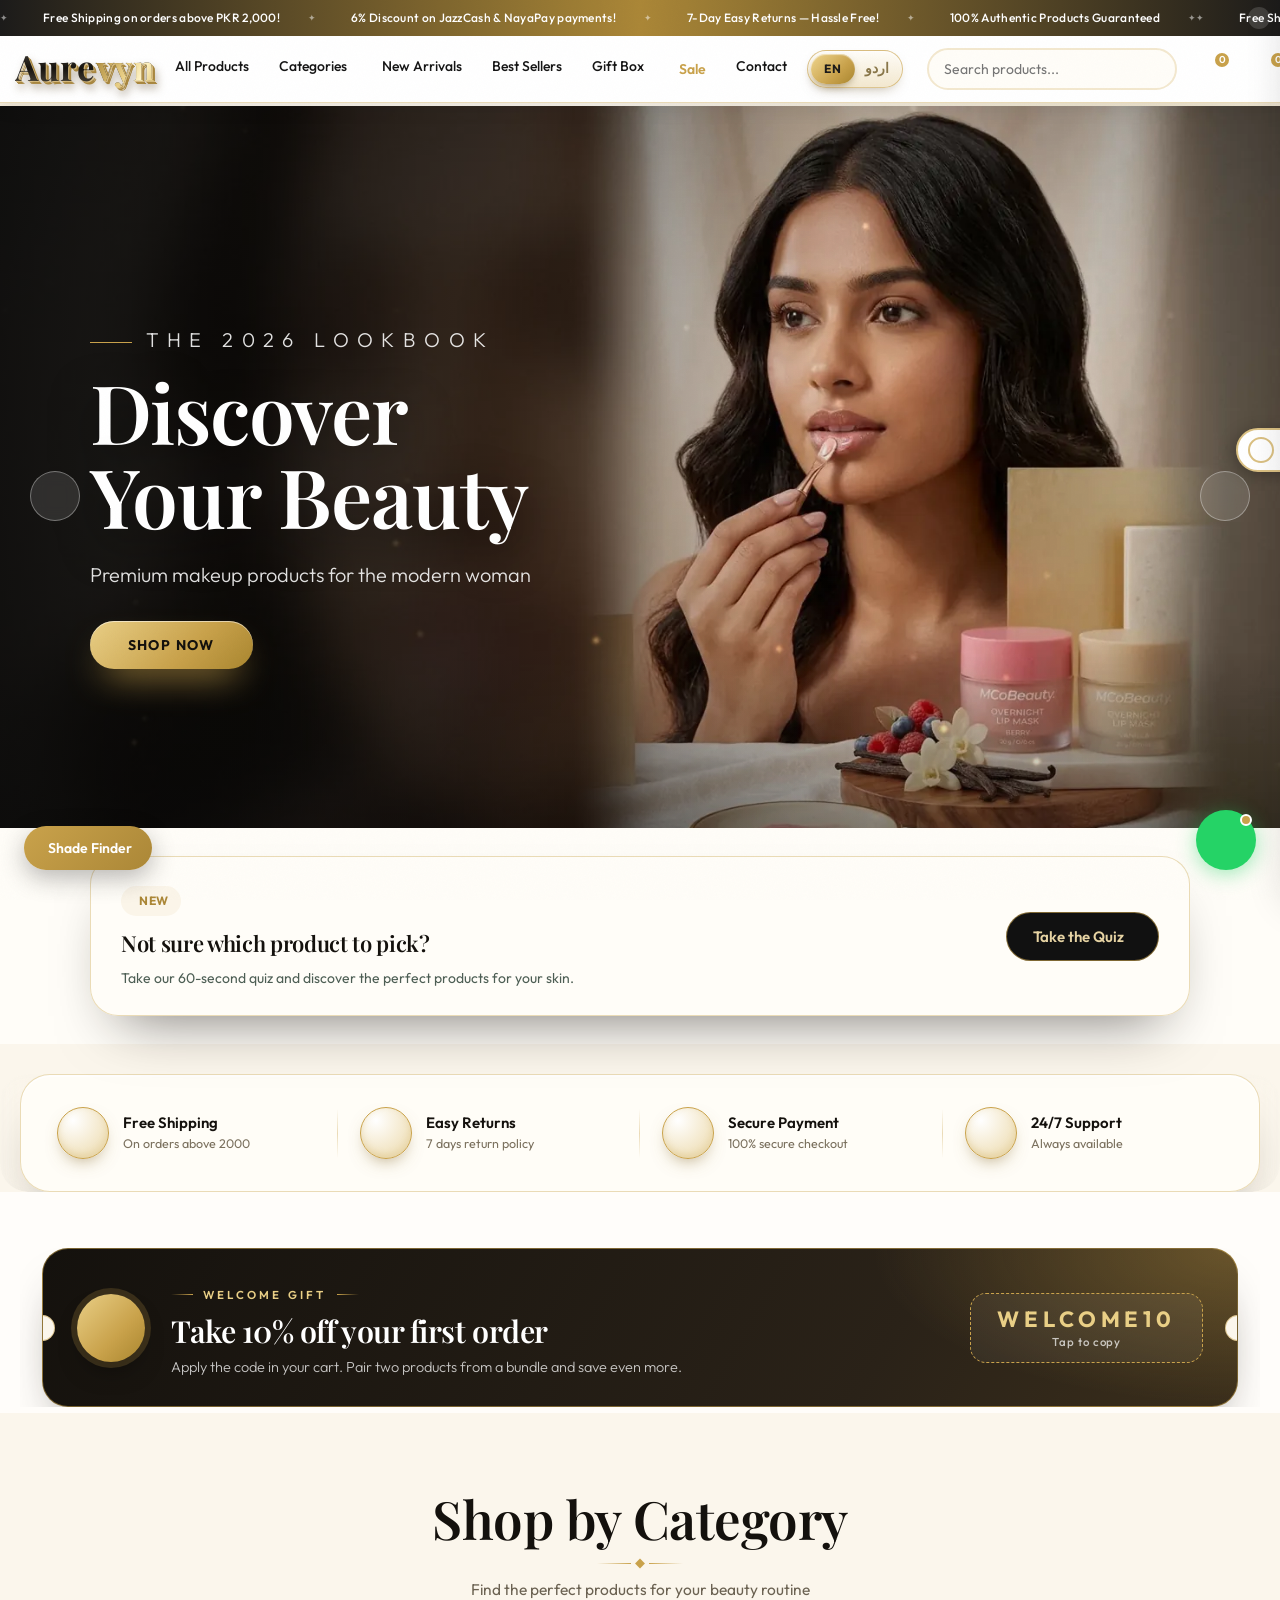
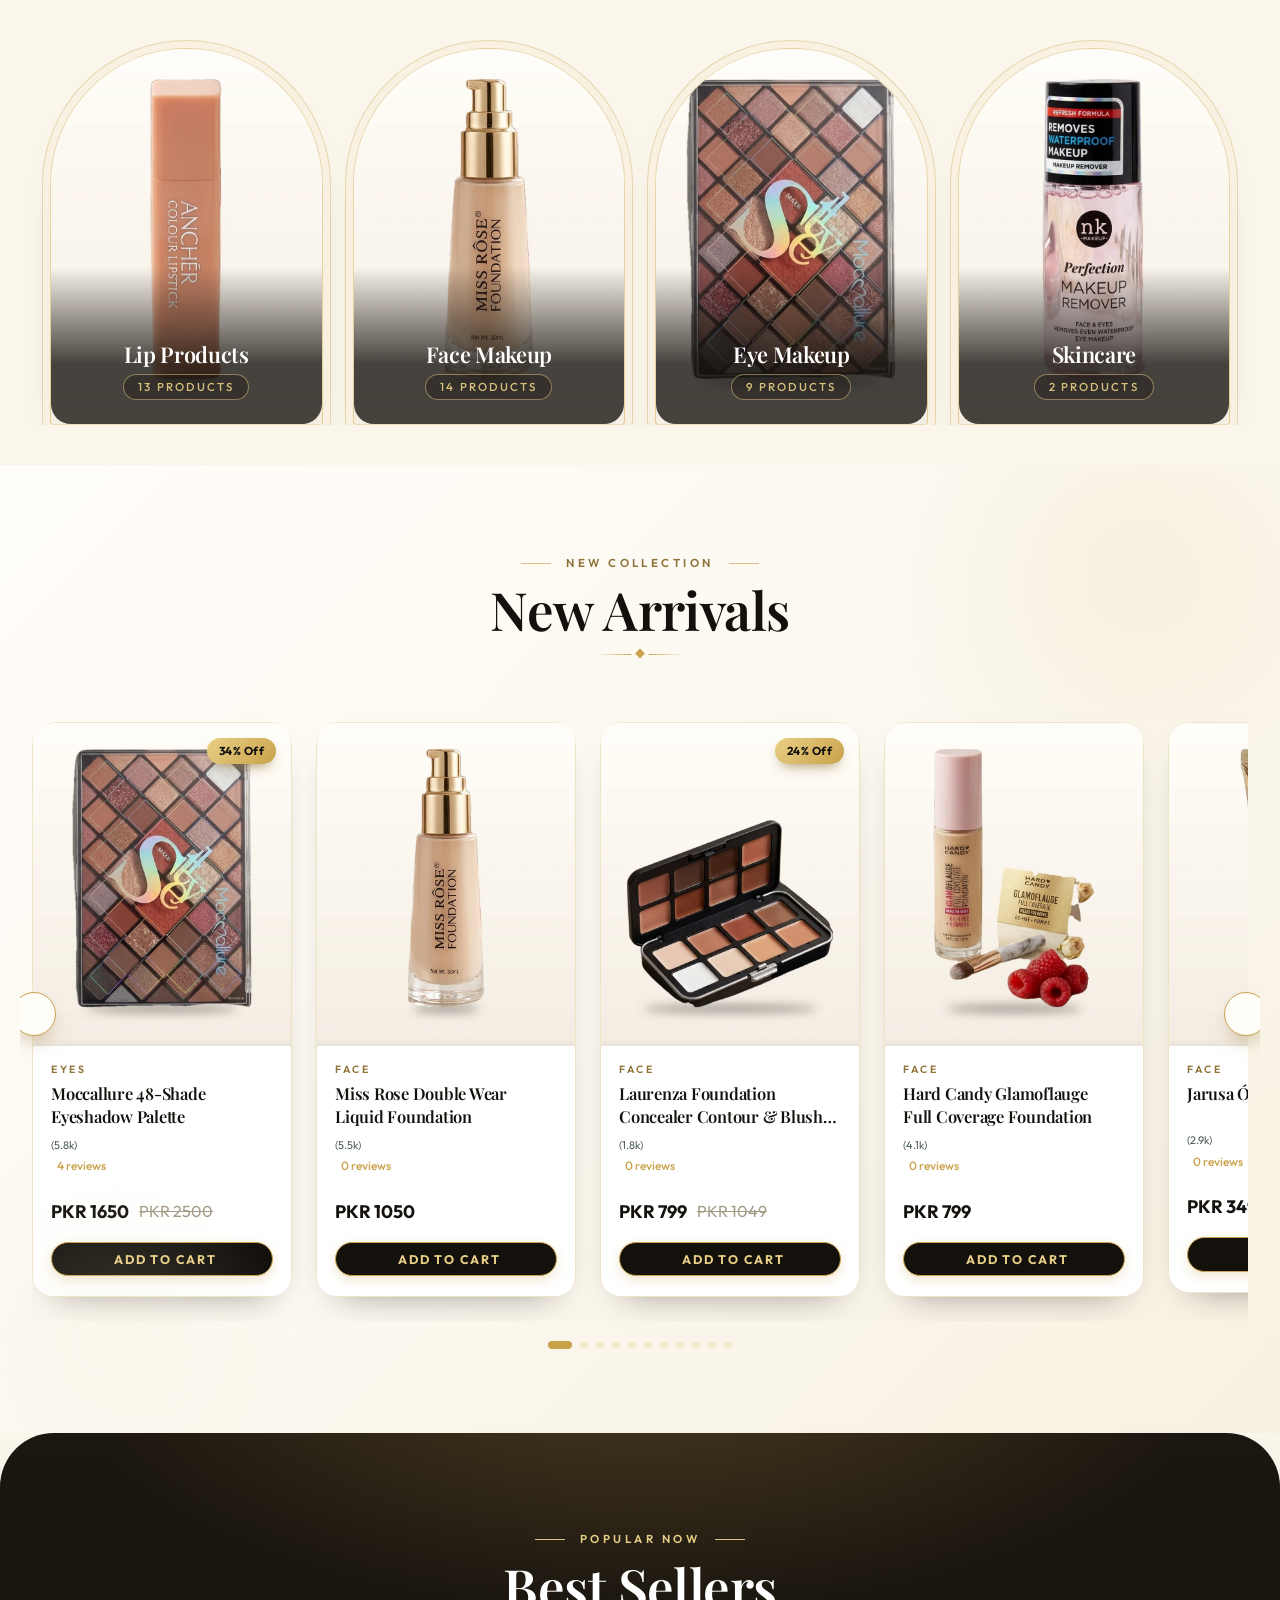
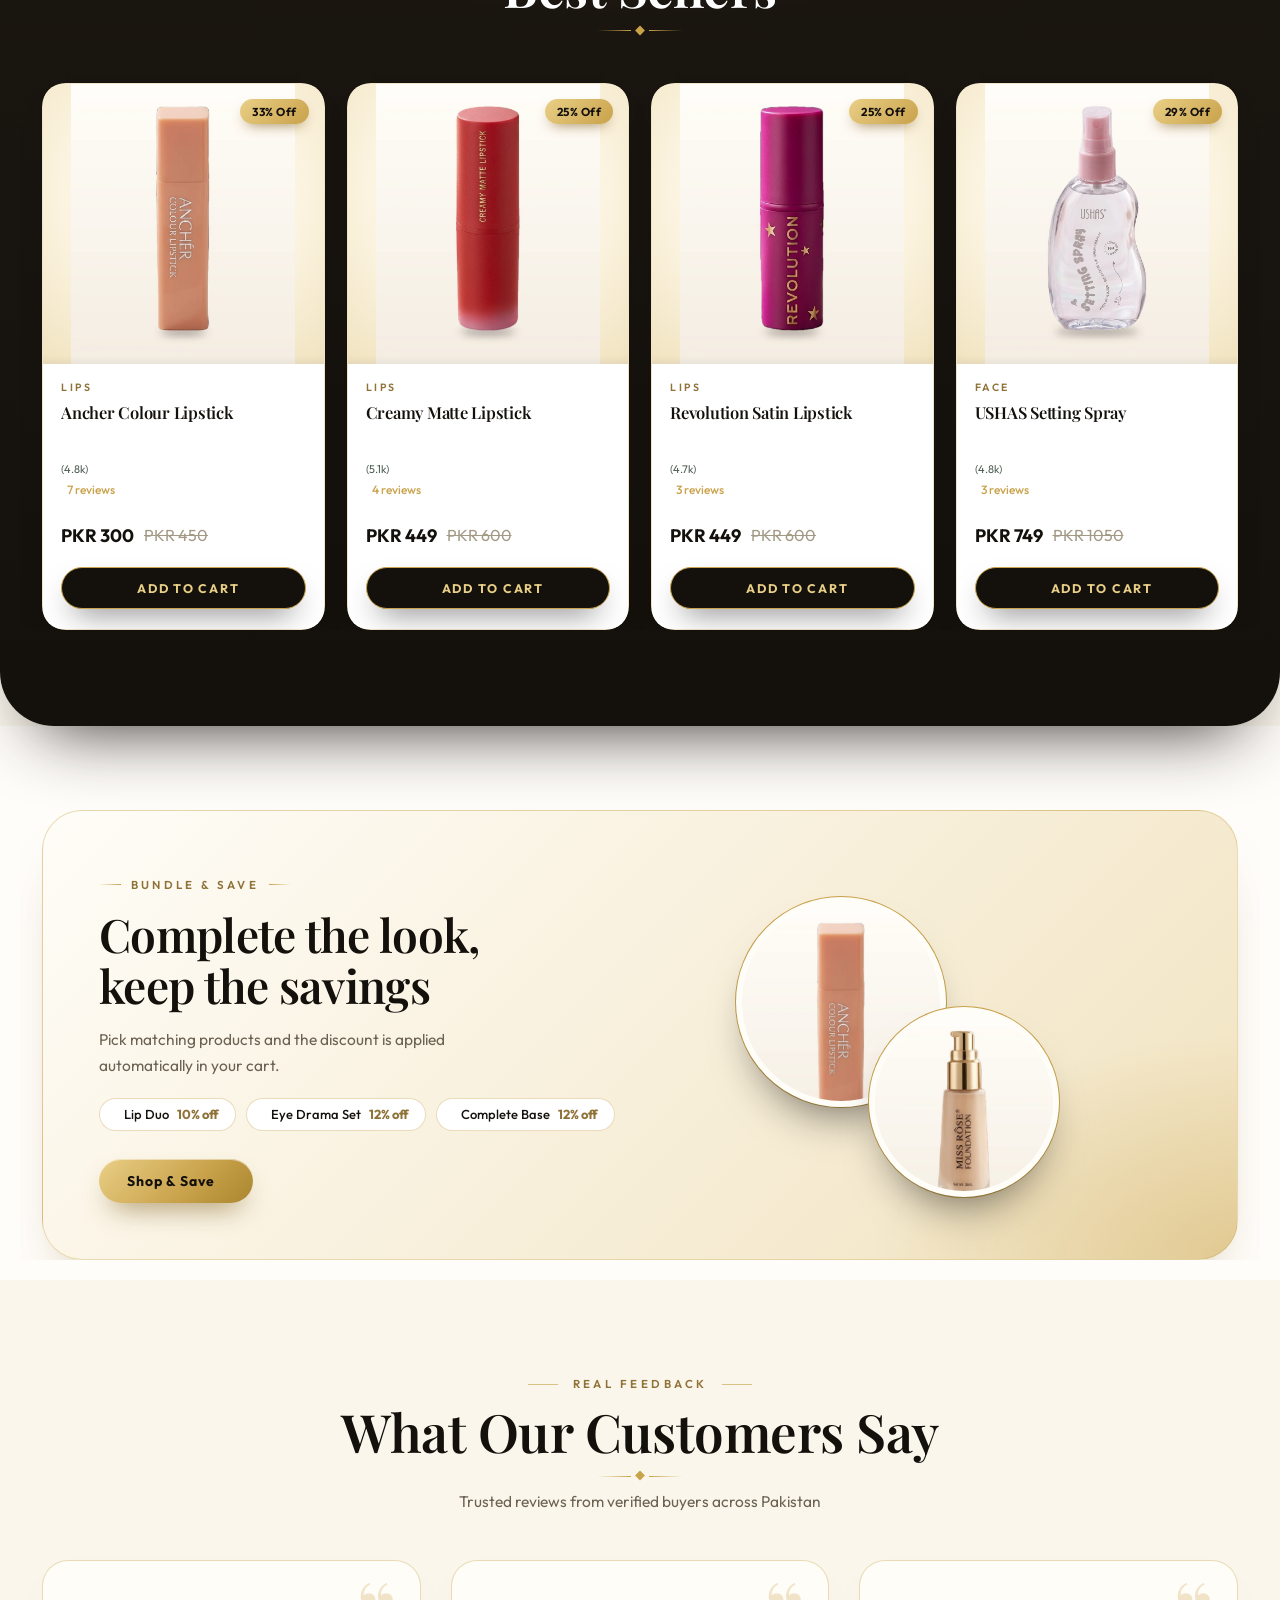
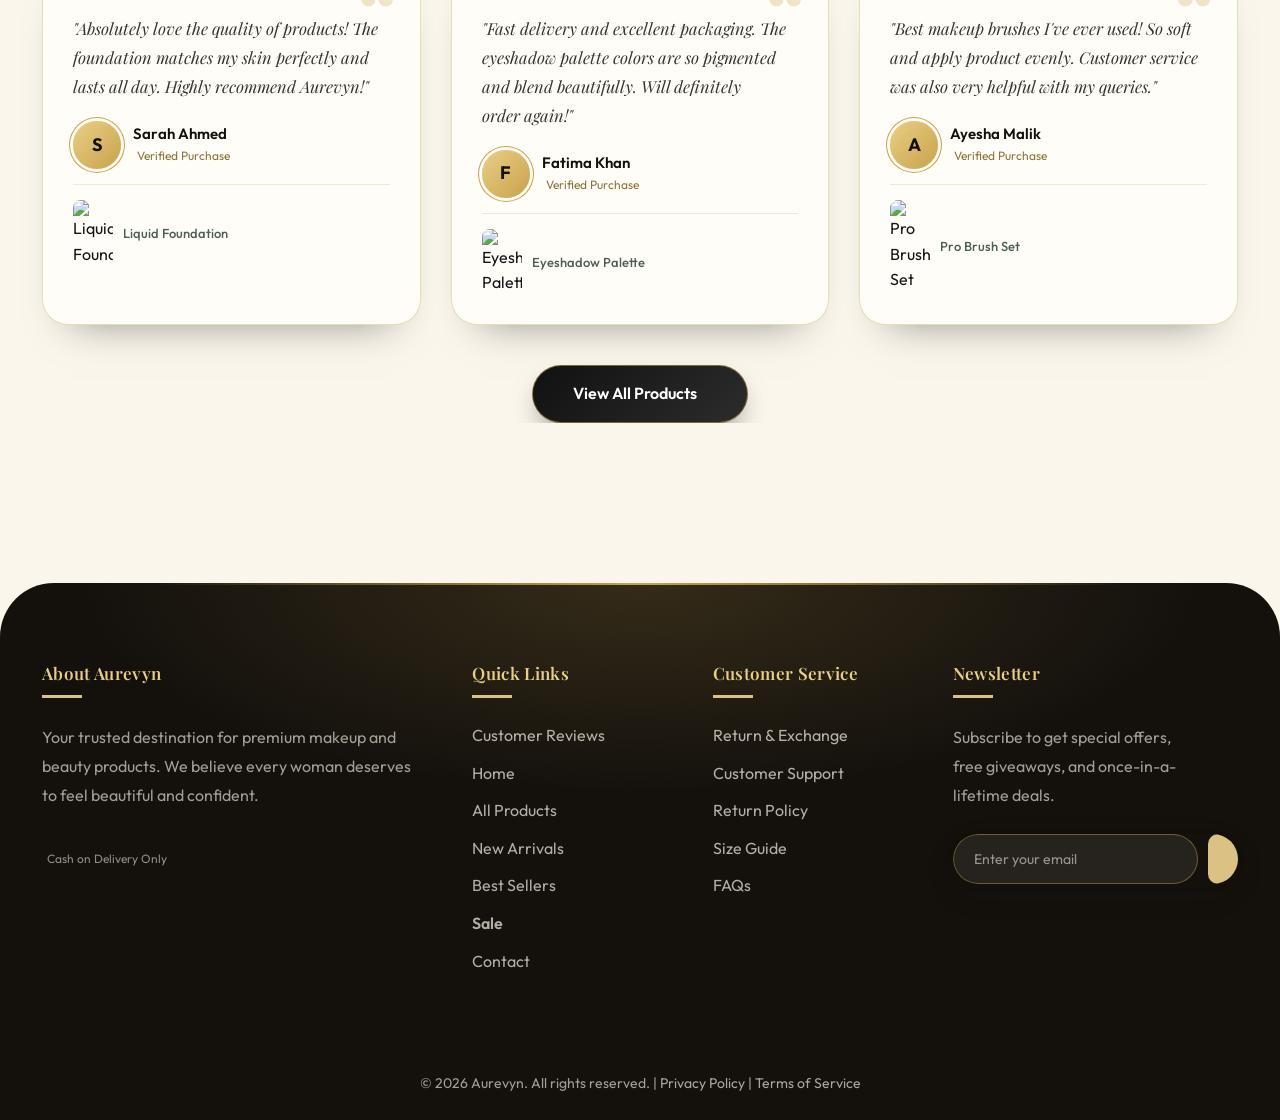
==== index.html @ 99f657a9 "Add files via upload" ====
<!doctype html>
<html lang="en">
  <head>
    <meta charset="UTF-8" />
    <meta name="google-site-verification" content="pmUEmffHI2fZgklvq7TjmwBnE6l2poOZ3oGwG7Vdnqo" />
    <meta
      name="viewport"
      content="width=device-width, initial-scale=1.0, maximum-scale=5.0, user-scalable=yes"
    />
    <meta
      name="description"
      content="Aurevyn – Pakistan's premium makeup and cosmetics store. Buy lipstick, foundation, eyeliner, skincare online. Free delivery, COD, JazzCash & NayaPay. 7-Day easy returns."
    />
    <meta name="keywords" content="makeup Pakistan, cosmetics online Pakistan, buy lipstick online, foundation Pakistan, eyeliner Pakistan, skincare Pakistan, beauty products Pakistan, COD makeup, Aurevyn, online cosmetics store Pakistan" />
    <meta name="robots" content="index, follow" />
    <meta name="author" content="Aurevyn" />
    <meta name="theme-color" content="#C9A24B" />


    <!-- ========================================== -->
    <!-- META PIXEL CODE - Facebook/Instagram Ads Tracking -->
    <!-- IMPORTANT: 'YOUR_PIXEL_ID' ki jagah apna asal Meta Pixel ID daalein -->
    <!-- Pixel ID milta hai: Meta Events Manager > Data Sources > Pixel -->
    <!-- Yeh ID is file ke DONO jagah (script + noscript img) mein change karna hai -->
    <!-- ========================================== -->
    <script>
      !function(f,b,e,v,n,t,s)
      {if(f.fbq)return;n=f.fbq=function(){n.callMethod?
      n.callMethod.apply(n,arguments):n.queue.push(arguments)};
      if(!f._fbq)f._fbq=n;n.push=n;n.loaded=!0;n.version='2.0';
      n.queue=[];t=b.createElement(e);t.async=!0;
      t.src=v;s=b.getElementsByTagName(e)[0];
      s.parentNode.insertBefore(t,s)}(window, document,'script',
      'https://connect.facebook.net/en_US/fbevents.js');
      fbq('init', 'YOUR_PIXEL_ID');
      fbq('track', 'PageView');
    </script>
    <noscript><img height="1" width="1" style="display:none"
      src="https://www.facebook.com/tr?id=YOUR_PIXEL_ID&ev=PageView&noscript=1"
    /></noscript>
    <!-- End Meta Pixel Code -->
    <title>Aurevyn | Buy Makeup & Cosmetics Online in Pakistan – Free Delivery</title>

    <!-- Open Graph -->
    <meta property="og:type" content="website" />
    <meta property="og:site_name" content="Aurevyn Cosmetics" />
    <meta
      property="og:title"
      content="Aurevyn | Buy Makeup & Cosmetics Online in Pakistan"
    />
    <meta
      property="og:description"
      content="Premium makeup & cosmetics delivered free across Pakistan. COD, JazzCash & NayaPay accepted. 7-Day easy returns. Shop now at Aurevyn!"
    />
    <meta
      property="og:image"
      content="https://aurevyn.makeup/img/og-image.jpg"
    />
    <meta property="og:image:width" content="1200" />
    <meta property="og:image:height" content="630" />
    <meta property="og:url" content="https://aurevyn.makeup" />
    <meta property="og:locale" content="en_PK" />

    <!-- Twitter Card -->
    <meta name="twitter:card" content="summary_large_image" />
    <meta name="twitter:title" content="Aurevyn | Buy Makeup & Cosmetics Online in Pakistan" />
    <meta name="twitter:description" content="Premium makeup & cosmetics. Free delivery all over Pakistan. COD, JazzCash & NayaPay accepted." />
    <meta name="twitter:image" content="https://aurevyn.makeup/img/og-image.jpg" />

    <link rel="canonical" href="https://aurevyn.makeup" />
    <link rel="sitemap" type="application/xml" href="/sitemap.xml" />
    <link rel="icon" type="image/x-icon" href="/favicon.ico?v=2" />
    <link rel="icon" type="image/png" sizes="32x32" href="/favicon-32x32.png?v=2" />
    <link rel="icon" type="image/png" sizes="16x16" href="/favicon-16x16.png?v=2" />
    <link rel="apple-touch-icon" sizes="180x180" href="/apple-touch-icon.png?v=2" />

    <!-- Currently loading 2 Google Fonts - optimize: -->
    <link rel="preconnect" href="https://fonts.googleapis.com" />
    <link rel="preconnect" href="https://fonts.gstatic.com" crossorigin />
    <link
      href="https://fonts.googleapis.com/css2?family=Playfair+Display:wght@400;600;700&family=Poppins:wght@300;400;500;600&display=swap"
      rel="stylesheet"
    />

    <!-- DNS prefetch for external image hosts -->
    <link rel="dns-prefetch" href="https://images.unsplash.com" />
    <!-- Preload first hero slide image (above-the-fold, highest priority) -->
    <link rel="preload" as="image" href="https://images.unsplash.com/photo-1487412912498-0447578fcca8?w=1920" fetchpriority="high" />
    <link rel="preload" as="image" href="https://images.unsplash.com/photo-1596462502278-27bfdc403348?w=1920" />
    <link rel="preload" as="image" href="https://images.unsplash.com/photo-1612817288484-6f916006741a?w=1920" />

    <!-- Font Awesome: only 3 families used (fas/far/fab) - much smaller than all.min.css -->
    <link rel="stylesheet" href="https://cdnjs.cloudflare.com/ajax/libs/font-awesome/6.4.0/css/fontawesome.min.css" />
    <link rel="stylesheet" href="https://cdnjs.cloudflare.com/ajax/libs/font-awesome/6.4.0/css/solid.min.css" />
    <link rel="stylesheet" href="https://cdnjs.cloudflare.com/ajax/libs/font-awesome/6.4.0/css/regular.min.css" />
    <link rel="stylesheet" href="https://cdnjs.cloudflare.com/ajax/libs/font-awesome/6.4.0/css/brands.min.css" />
    <!-- AOS: load non-blocking (not render-critical) -->
    <link rel="stylesheet" href="https://unpkg.com/aos@2.3.1/dist/aos.css" media="print" onload="this.media='all'" />
    <noscript><link rel="stylesheet" href="https://unpkg.com/aos@2.3.1/dist/aos.css" /></noscript>

    <link rel="stylesheet" href="style.css?v=7" />
    <link rel="stylesheet" href="modern.css?v=3" />
    <link rel="stylesheet" href="home-luxe.css?v=2" />
    

    <!-- SHADE SELECTOR STYLES - Must be last to override all -->
    <style id="shade-override-styles">
        /* Force product card to not clip swatches */
        .product-card {
            overflow: visible !important;
            border-radius: 20px !important;
        }
        .product-image {
            overflow: hidden !important;
            border-radius: 20px 20px 0 0 !important;
        }
        .product-info {
            overflow: visible !important;
        }
        .products-grid .product-card,
        .products-carousel .product-card,
        #new-arrivals-grid .product-card,
        #best-sellers-grid .product-card,
        #all-products-grid .product-card,
        #sale-products-grid .product-card {
            overflow: visible !important;
        }

        /* SHADE SELECTOR */
        .shade-selector {
            margin: 8px 0 10px !important;
            display: block !important;
            visibility: visible !important;
            opacity: 1 !important;
        }
        .shade-label {
            font-size: 12px !important;
            color: #332C1C !important;
            margin-bottom: 7px !important;
            font-family: 'Poppins', sans-serif !important;
            font-weight: 500 !important;
            display: flex !important;
            align-items: center !important;
            gap: 4px !important;
            visibility: visible !important;
        }
        .shade-label .selected-shade-name {
            color: #826421 !important;
            font-weight: 700 !important;
        }
        .shade-swatches {
            display: flex !important;
            flex-wrap: wrap !important;
            gap: 7px !important;
            align-items: center !important;
            visibility: visible !important;
        }
        .shade-swatch {
            width: 24px !important;
            height: 24px !important;
            border-radius: 50% !important;
            border: 2px solid transparent !important;
            cursor: pointer !important;
            transition: transform 0.18s ease, border-color 0.18s ease, box-shadow 0.18s ease !important;
            padding: 0 !important;
            outline: none !important;
            box-shadow: 0 1px 4px rgba(0,0,0,0.25) !important;
            position: relative !important;
            flex-shrink: 0 !important;
            display: inline-block !important;
            visibility: visible !important;
            opacity: 1 !important;
        }
        .shade-swatch:hover {
            transform: scale(1.25) !important;
            box-shadow: 0 3px 10px rgba(0,0,0,0.35) !important;
        }
        .shade-swatch.active {
            border: 2.5px solid #826421 !important;
            box-shadow: 0 0 0 3px rgba(53, 45, 28, 0.25), 0 2px 8px rgba(0,0,0,0.22) !important;
            transform: scale(1.15) !important;
        }
        .shade-swatch.active::after {
            content: '' !important;
            position: absolute !important;
            inset: 3px !important;
            border-radius: 50% !important;
            border: 1.5px solid rgba(255,255,255,0.8) !important;
            pointer-events: none !important;
        }

        /* Quick View */
        .qv-shade-selector { margin: 14px 0 18px !important; }
        .qv-shade-selector .shade-swatch { width: 32px !important; height: 32px !important; }
        .qv-shade-selector .shade-label { font-size: 14px !important; margin-bottom: 10px !important; }

        /* Cart shade dot */
        .cart-item-shade {
            display: flex !important;
            align-items: center !important;
            gap: 5px !important;
            font-size: 11px !important;
            color: #332C1C !important;
            font-weight: 500 !important;
            margin: 2px 0 4px !important;
        }
        .cart-shade-dot {
            display: inline-block !important;
            width: 12px !important;
            height: 12px !important;
            border-radius: 50% !important;
            border: 1.5px solid rgba(0,0,0,0.15) !important;
            flex-shrink: 0 !important;
        }
        .sidebar-item-shade {
            font-size: 11px !important;
            color: #332C1C !important;
            display: flex !important;
            align-items: center !important;
            gap: 4px !important;
            margin-top: 2px !important;
        }
        @media (max-width: 768px) {
            .shade-swatch { width: 26px !important; height: 26px !important; }
        }
    </style>

</head>
  <body class="light-mode home-luxe">
<!-- Intro splash (WebGL gold galaxy + 3D logo + welcome) -->
<div id="m-splash" role="dialog" aria-label="Welcome to Aurevyn">
  <div class="sp-door l"></div><div class="sp-door r"></div><div class="sp-beam"></div>
  <canvas class="sp-gl"></canvas>
  <div class="sp-sparks"><i style="--x:60%;--y:76%;--d:5.1s;--s:6px;--o:1.1s"></i><i style="--x:78%;--y:29%;--d:3.1s;--s:6px;--o:1.6s"></i><i style="--x:26%;--y:17%;--d:3.8s;--s:4px;--o:0.2s"></i><i style="--x:91%;--y:86%;--d:2.6s;--s:6px;--o:2.4s"></i><i style="--x:86%;--y:83%;--d:4.5s;--s:3px;--o:2.1s"></i><i style="--x:11%;--y:12%;--d:2.6s;--s:4px;--o:1.5s"></i><i style="--x:62%;--y:46%;--d:3.8s;--s:4px;--o:1.3s"></i><i style="--x:84%;--y:42%;--d:4.0s;--s:3px;--o:1.1s"></i><i style="--x:38%;--y:57%;--d:5.5s;--s:3px;--o:1.8s"></i><i style="--x:43%;--y:34%;--d:4.0s;--s:3px;--o:0.2s"></i><i style="--x:16%;--y:56%;--d:2.8s;--s:5px;--o:1.0s"></i><i style="--x:5%;--y:92%;--d:2.5s;--s:4px;--o:2.3s"></i><i style="--x:9%;--y:65%;--d:3.6s;--s:6px;--o:1.0s"></i><i style="--x:75%;--y:85%;--d:3.1s;--s:5px;--o:0.8s"></i><i style="--x:42%;--y:47%;--d:2.5s;--s:6px;--o:1.9s"></i><i style="--x:18%;--y:22%;--d:3.2s;--s:3px;--o:0.0s"></i><i style="--x:62%;--y:67%;--d:3.0s;--s:4px;--o:1.1s"></i><i style="--x:27%;--y:21%;--d:3.8s;--s:6px;--o:0.3s"></i></div>
  <div class="sp-content">
    <div class="sp-stage"><i class="sp-ring"></i><i class="sp-ring r2"></i>
      <h1 class="sp-title" aria-label="Aurevyn"><span style="--i:0" data-c="A">A</span><span style="--i:1" data-c="U">U</span><span style="--i:2" data-c="R">R</span><span style="--i:3" data-c="E">E</span><span style="--i:4" data-c="V">V</span><span style="--i:5" data-c="Y">Y</span><span style="--i:6" data-c="N">N</span></h1></div>
    <div class="sp-line"></div>
    <p class="sp-eyebrow">Luxury Beauty</p>
    <p class="sp-desc sp-en"><span class="w" style="--k:0">Welcome</span> <span class="w" style="--k:1">to</span> <span class="w" style="--k:2">Aurevyn</span> <span class="w" style="--k:3">&mdash;</span> <span class="w" style="--k:4">where</span> <span class="w" style="--k:5">elegance</span> <span class="w" style="--k:6">meets</span> <span class="w" style="--k:7">beauty.</span> <span class="w" style="--k:8">Discover</span> <span class="w" style="--k:9">premium</span> <span class="w" style="--k:10">makeup</span> <span class="w" style="--k:11">&amp;</span> <span class="w" style="--k:12">skincare,</span> <span class="w" style="--k:13">delivered</span> <span class="w" style="--k:14">to</span> <span class="w" style="--k:15">your</span> <span class="w" style="--k:16">door.</span></p>
    <p class="sp-desc sp-ur" dir="rtl"><span class="w" style="--k:0">آوریوِن</span> <span class="w" style="--k:1">میں</span> <span class="w" style="--k:2">خوش</span> <span class="w" style="--k:3">آمدید</span> <span class="w" style="--k:4">&mdash;</span> <span class="w" style="--k:5">جہاں</span> <span class="w" style="--k:6">نفاست</span> <span class="w" style="--k:7">اور</span> <span class="w" style="--k:8">خوبصورتی</span> <span class="w" style="--k:9">ملتی</span> <span class="w" style="--k:10">ہے۔</span> <span class="w" style="--k:11">پریمیم</span> <span class="w" style="--k:12">میک</span> <span class="w" style="--k:13">اپ</span> <span class="w" style="--k:14">اور</span> <span class="w" style="--k:15">اسکن</span> <span class="w" style="--k:16">کیئر،</span> <span class="w" style="--k:17">آپ</span> <span class="w" style="--k:18">کے</span> <span class="w" style="--k:19">دروازے</span> <span class="w" style="--k:20">تک۔</span></p>
  </div>
  <div class="sp-count"><span id="sp-n">0</span><em>%</em></div>
  <button class="sp-skip" type="button">Skip &rsaquo;</button>
  <div class="sp-bar"><b></b></div>
</div>
<script>(function(){var d=document.getElementById('m-splash');if(!d)return;var seen=false,rm=matchMedia('(prefers-reduced-motion: reduce)').matches;
try{seen=sessionStorage.getItem('aurevynSplash')}catch(e){}
if(seen||rm){d.remove();return}
var mob=innerWidth<700||matchMedia('(pointer:coarse)').matches;if(mob)d.classList.add('sp-mob');var de=document.documentElement,DUR=5400;de.classList.add('m-splash-on','m-splash-busy');
try{if(localStorage.getItem('aurevynLanguage')==='ur')d.classList.add('ur')}catch(e){}
var done=false,raf=0;function close(){if(done)return;done=true;try{sessionStorage.setItem('aurevynSplash','1')}catch(e){}d.classList.add('out');de.classList.remove('m-splash-busy');setTimeout(function(){cancelAnimationFrame(raf);d.remove();de.classList.remove('m-splash-on')},1800)}
d.querySelector('.sp-skip').addEventListener('click',close);setTimeout(close,DUR);
var t=d.querySelector('.sp-title'),mx=0,my=0;d.addEventListener('pointermove',function(e){mx=e.clientX/innerWidth-.5;my=e.clientY/innerHeight-.5;t.style.setProperty('--ry',(mx*34)+'deg');t.style.setProperty('--rx',(-my*22)+'deg')});
var n=document.getElementById('sp-n'),t0=performance.now();(function c(){var p=Math.min(1,(performance.now()-t0)/(DUR-300));n.textContent=Math.round(100*(1-Math.pow(1-p,2.2)));if(p<1&&!done)requestAnimationFrame(c);else n.textContent=100})();
// WebGL gold galaxy (three.js loaded on demand, shared with the hero scene)
window.__threeP=window.__threeP||new Promise(function(res,rej){var s=document.createElement('script');s.src='three.min.js?v=128';s.onload=function(){res(window.THREE)};s.onerror=rej;document.head.appendChild(s)});
window.__threeP.then(function(T){if(done)return;var cv=d.querySelector('.sp-gl'),r=new T.WebGLRenderer({canvas:cv,alpha:true,antialias:true});r.setPixelRatio(Math.min(devicePixelRatio,mob?1:1.75));
var sc=new T.Scene(),cam=new T.PerspectiveCamera(55,1,.1,100);cam.position.set(0,2.4,9);cam.lookAt(0,0,0);
var N=mob?650:2400,cur=new Float32Array(N*3),st=new Float32Array(N*3),tg=new Float32Array(N*3),i,a,rr,y,k,u,v;
for(i=0;i<N;i++){a=Math.random()*6.2832;rr=(mob?4.4:2.5)+Math.pow(Math.random(),.65)*(mob?6.5:6);y=(Math.random()-.5)*(.5+rr*.09);tg[i*3]=Math.cos(a)*rr;tg[i*3+1]=y;tg[i*3+2]=Math.sin(a)*rr;
u=Math.random()*6.2832;v=Math.acos(2*Math.random()-1);k=16+Math.random()*22;st[i*3]=k*Math.sin(v)*Math.cos(u);st[i*3+1]=k*Math.cos(v);st[i*3+2]=k*Math.sin(v)*Math.sin(u)}
var g=new T.BufferGeometry();g.setAttribute('position',new T.BufferAttribute(cur,3));
var c2=document.createElement('canvas');c2.width=c2.height=64;var x=c2.getContext('2d'),gr=x.createRadialGradient(32,32,0,32,32,32);gr.addColorStop(0,'#fff');gr.addColorStop(.3,'rgba(255,225,150,.9)');gr.addColorStop(1,'rgba(255,225,150,0)');x.fillStyle=gr;x.fillRect(0,0,64,64);
var pts=new T.Points(g,new T.PointsMaterial({map:new T.CanvasTexture(c2),color:0xE6C979,size:mob?.26:.17,transparent:true,opacity:mob?.75:.95,blending:T.AdditiveBlending,depthWrite:false}));
var grp=new T.Group();grp.add(pts);grp.rotation.x=.38;sc.add(grp);
function fit(){var w=innerWidth,h=innerHeight;r.setSize(w,h,false);cam.aspect=w/h;cam.updateProjectionMatrix();grp.scale.setScalar(mob?.6:Math.max(.5,Math.min(1,w/h/1.5)))}fit();addEventListener('resize',fit);
var T0=performance.now();(function loop(){if(!d.isConnected)return;raf=requestAnimationFrame(loop);var s=(performance.now()-T0)/1000,e=Math.min(1,s/3.4);e=1-Math.pow(1-e,3);
if(e<1||s<3.6){for(var j=0;j<N*3;j++)cur[j]=st[j]+(tg[j]-st[j])*e;g.attributes.position.needsUpdate=true}
grp.rotation.y=s*.16+mx*.5;grp.rotation.x=.38-my*.25;cam.position.y=2.4+Math.sin(s*.5)*.3;cam.lookAt(0,0,0);r.render(sc,cam)})();
}).catch(function(){});
})();</script>

    <!-- Preloader -->
    <div class="preloader" id="preloader">
      <div class="loader">
        <div class="circle"></div>
        <div class="circle"></div>
        <div class="circle"></div>
      </div>
      <p class="loading-text">Loading Aurevyn...</p>
    </div>

    <!-- Announcement Bar -->
    <!-- Header with announcement bar inside so they stack as one fixed unit -->
    <header class="main-header" id="header">

      <!-- Announcement Bar -->
      <div class="announcement-bar" id="announcement-bar">
        <div class="announcement-track">
          <span class="announcement-sep">✦</span>
          <span class="announcement-item"><i class="fas fa-truck"></i> Free Shipping on orders above PKR 2,000!</span>
          <span class="announcement-sep">✦</span>
          <span class="announcement-item"><i class="fas fa-percentage"></i> 6% Discount on JazzCash &amp; NayaPay payments!</span>
          <span class="announcement-sep">✦</span>
          <span class="announcement-item"><i class="fas fa-undo"></i> 7-Day Easy Returns — Hassle Free!</span>
          <span class="announcement-sep">✦</span>
          <span class="announcement-item"><i class="fas fa-shield-alt"></i> 100% Authentic Products Guaranteed</span>
          <span class="announcement-sep">✦</span>
          <span class="announcement-sep">✦</span>
          <span class="announcement-item"><i class="fas fa-truck"></i> Free Shipping on orders above PKR 2,000!</span>
          <span class="announcement-sep">✦</span>
          <span class="announcement-item"><i class="fas fa-percentage"></i> 6% Discount on JazzCash &amp; NayaPay payments!</span>
          <span class="announcement-sep">✦</span>
          <span class="announcement-item"><i class="fas fa-undo"></i> 7-Day Easy Returns — Hassle Free!</span>
          <span class="announcement-sep">✦</span>
          <span class="announcement-item"><i class="fas fa-shield-alt"></i> 100% Authentic Products Guaranteed</span>
          <span class="announcement-sep">✦</span>
        </div>
        <button class="announcement-close" onclick="closeAnnouncementBar()" title="Close">
          <i class="fas fa-times"></i>
        </button>
      </div>
      <div class="container">
        <div class="header-wrapper">
          <div class="logo">
            <a href="/" onclick="clearViewState();" aria-label="Aurevyn – Buy Makeup & Cosmetics Online in Pakistan">
              <h1>Aure<span>vyn</span></h1>
            </a>
          </div>

          <nav class="main-nav">
            <ul class="nav-menu">
              <li><a href="shop.html" data-translate="all_products" onclick="clearViewState()">All Products</a></li>
              <li class="has-dropdown" id="categories-dropdown">
                <a href="#" onclick="toggleCategoriesDropdown(event)"
                  >Categories <i class="fas fa-chevron-down" id="categories-chevron"></i
                ></a>
                <ul class="dropdown" id="categories-menu">
                  <li>
                    <a href="#" onclick="event.preventDefault(); filterCategory('face')"
                      ><i class="fas fa-face-smile"></i> Face Makeup</a
                    >
                  </li>
                  <li>
                    <a href="#" onclick="event.preventDefault(); filterCategory('eyes')"
                      ><i class="fas fa-eye"></i> Eye Makeup</a
                    >
                  </li>
                  <li>
                    <a href="#" onclick="event.preventDefault(); filterCategory('lips')"
                      ><i class="fas fa-face-kiss"></i> Lip Products</a
                    >
                  </li>
                  <li>
                    <a href="#" onclick="event.preventDefault(); filterCategory('skincare')"
                      ><i class="fas fa-spa"></i> Skincare</a
                    >
                  </li>
                  <li>
                    <a href="#" onclick="event.preventDefault(); filterCategory('tools')"
                      ><i class="fas fa-brush"></i> Tools & Brushes</a
                    >
                  </li>
                </ul>
              </li>
              <li><a href="#new-arrivals" data-translate="new_arrivals">New Arrivals</a></li>
              <li><a href="#best-sellers" data-translate="best_sellers">Best Sellers</a></li>
              <li>
                <a
                  href="#"
                  onclick="
                    openGiftBoxModal();
                    return false;
                  "
                  >Gift Box</a
                >
              </li>
              <li>
                <a
                  href="#"
                  onclick="
                    showSaleProducts();
                    return false;
                  "
                  class="sale-nav-link"
                  ><i class="fas fa-tags"></i> Sale</a
                >
              </li>
              <li><a href="contact.html" data-translate="contact">Contact</a></li>
            </ul>
          </nav>

          <div class="header-actions">
            <div class="lang-switcher" onclick="toggleLanguage()" style="margin-right: 8px;">
              <i class="fas fa-globe"></i>
              <span id="lang-label">EN</span>
            </div>
            <!-- Desktop Search -->
            <div class="search-box desktop-search">
              <input
                type="text"
                id="global-search-desktop"
                placeholder="Search products..."
                oninput="globalSearch(this.value)"
                onkeypress="if(event.key==='Enter'){submitGlobalSearch(this.value);}"
              />
              <button type="button" class="clear-search-btn" id="clear-search-desktop" onclick="clearSearch()" title="Clear search">
                <i class="fas fa-times"></i>
              </button>
              <button onclick="submitGlobalSearch(document.getElementById('global-search-desktop').value)"><i class="fas fa-search"></i></button>
            </div>

            <!-- Mobile Search Icon -->
            <div class="search-icon-mobile" onclick="toggleMobileSearch()">
              <i class="fas fa-search"></i>
            </div>

            <!-- Mobile Search Dropdown -->
            <div class="search-box mobile-search-dropdown" id="mobile-search-box">
              <input
                type="text"
                id="global-search-mobile"
                placeholder="Search products..."
                oninput="globalSearch(this.value)"
                onkeypress="if(event.key==='Enter'){submitGlobalSearch(this.value);}"
              />
              <button type="button" class="clear-search-btn" id="clear-search-mobile" onclick="clearSearch()" title="Clear search">
                <i class="fas fa-times"></i>
              </button>
              <button onclick="submitGlobalSearch(document.getElementById('global-search-mobile').value)"><i class="fas fa-search"></i></button>
            </div>
            <div class="action-icon" onclick="toggleWishlist()">
              <i class="far fa-heart"></i>
              <span class="badge" id="wishlist-count">0</span>
            </div>
            <div class="action-icon" onclick="toggleCart()">
              <i class="fas fa-shopping-bag"></i>
              <span class="badge" id="cart-count">0</span>
            </div>
          </div>

          <div class="mobile-menu-toggle" onclick="toggleMobileMenu()" style="cursor:pointer;position:relative;z-index:1006;">
            <i class="fas fa-bars"></i>
          </div>
        </div>
      </div>
    </header>

    <!-- Mobile Menu -->
    <div class="mobile-menu" id="mobile-menu">
      <div class="close-mobile" onclick="closeMobileMenu()">
        <i class="fas fa-times"></i>
      </div>
      <ul>
        <li><a href="#home" onclick="closeMobileMenu();clearViewState();window.scrollTo({top:0,behavior:'smooth'});return true;">Home</a></li>
        <li><a href="shop.html" onclick="closeMobileMenu(); clearViewState();" data-translate="all_products">All Products</a></li>
        <li class="mobile-has-dropdown">
          <a href="#" onclick="event.preventDefault(); toggleMobileCategoriesMenu();"
            >Categories <i class="fas fa-chevron-down" id="mobile-categories-chevron"></i
          ></a>
          <ul class="mobile-submenu" id="mobile-categories-menu">
            <li>
              <a href="#" onclick="event.preventDefault(); filterCategory('face'); closeMobileMenu();"
                ><i class="fas fa-face-smile"></i> Face Makeup</a
              >
            </li>
            <li>
              <a href="#" onclick="event.preventDefault(); filterCategory('eyes'); closeMobileMenu();"
                ><i class="fas fa-eye"></i> Eye Makeup</a
              >
            </li>
            <li>
              <a href="#" onclick="event.preventDefault(); filterCategory('lips'); closeMobileMenu();"
                ><i class="fas fa-face-kiss"></i> Lip Products</a
              >
            </li>
            <li>
              <a href="#" onclick="event.preventDefault(); filterCategory('skincare'); closeMobileMenu();"
                ><i class="fas fa-spa"></i> Skincare</a
              >
            </li>
            <li>
              <a href="#" onclick="event.preventDefault(); filterCategory('tools'); closeMobileMenu();"
                ><i class="fas fa-brush"></i> Tools & Brushes</a
              >
            </li>
          </ul>
        </li>
        <li>
          <a href="#new-arrivals" onclick="closeMobileMenu()">New Arrivals</a>
        </li>
        <li>
          <a href="#best-sellers" onclick="closeMobileMenu()">Best Sellers</a>
        </li>
        <li>
          <a
            href="#"
            onclick="
              closeMobileMenu();
              openGiftBoxModal();
              return false;
            "
            >Gift Box</a
          >
        </li>
        <li>
          <a
            href="#"
            onclick="
              closeMobileMenu();
              showSaleProducts();
              return false;
            "
            class="sale-mobile-link"
            ><i class="fas fa-tags"></i> Sale</a
          >
        </li>
        <li><a href="contact.html" onclick="closeMobileMenu()">Contact</a></li>
      </ul>
    </div>

    <!-- Hero Slider -->
    <section class="hero-slider" id="home" aria-label="Aurevyn – Premium Makeup & Cosmetics Store Pakistan">
      <div
        class="slide slide-video active"
        role="img"
        aria-label="Aurevyn 2026 lookbook – models wearing premium makeup"
      >
        <video class="hero-video" autoplay muted loop playsinline preload="auto" poster="img/lookbook-poster.webp" aria-hidden="true">
          <source src="img/lookbook.mp4" type="video/mp4" />
          <source src="img/lookbook.webm" type="video/webm" />
        </video>
        <div class="slide-content" data-aos="fade-up">
          <p class="lb-eyebrow">The 2026 Lookbook</p>
          <h2 data-translate="hero_title_1">Discover Your Beauty</h2>
          <p data-translate="hero_desc_1">Premium makeup products for the modern woman</p>
          <a href="shop.html" class="btn-primary"><span data-translate="shop_now">Shop Now</span></a>
        </div>
      </div>
      <div
        class="slide"
        style="
          background:
            linear-gradient(135deg, rgba(255, 255, 255, 0.25) 0%, rgba(23, 23, 23, 0.75) 100%),
            url(&quot;img/hero-bg-2.webp&quot;)
              center/cover;
        "
      >
        <div class="slide-content">
          <h2 data-translate="hero_title_2">New Collection 2026</h2>
          <p data-translate="hero_desc_2">Get 20% off on all new arrivals</p>
          <a href="#new-arrivals" class="btn-primary"><span data-translate="explore_now">Explore Now</span></a>
        </div>
      </div>
      <div
        class="slide"
        style="
          background:
            linear-gradient(135deg, rgba(255, 255, 255, 0.25) 0%, rgba(23, 23, 23, 0.75) 100%),
            url(&quot;img/hero-bg-3.webp&quot;)
              center/cover;
        "
      >
        <div class="slide-content">
          <h2 data-translate="hero_title_3">Free Delivery</h2>
          <p data-translate="hero_desc_3">On all orders above 2000</p>
          <a href="shop.html" class="btn-primary"><span data-translate="start_shopping">Start Shopping</span></a>
        </div>
      </div>

      <div class="slider-dots">
        <span class="dot active" onclick="currentSlide(1)"></span>
        <span class="dot" onclick="currentSlide(2)"></span>
        <span class="dot" onclick="currentSlide(3)"></span>
      </div>

      <div class="slider-arrows">
        <button class="prev" onclick="changeSlide(-1)">
          <i class="fas fa-chevron-left"></i>
        </button>
        <button class="next" onclick="changeSlide(1)">
          <i class="fas fa-chevron-right"></i>
        </button>
      </div>
    </section>

    <!-- Features Banner -->
    <section class="features-banner">
      <div class="container">
        <div class="feature-item" data-aos="fade-up" data-aos-delay="0">
          <div class="icon"><i class="fas fa-truck"></i></div>
          <div class="text">
            <h4 data-translate="free_shipping">Free Shipping</h4>
            <p data-translate="free_shipping_desc">On orders above 2000</p>
          </div>
        </div>
        <div class="feature-item" data-aos="fade-up" data-aos-delay="100">
          <div class="icon"><i class="fas fa-undo"></i></div>
          <div class="text">
            <h4 data-translate="easy_returns">Easy Returns</h4>
            <p data-translate="easy_returns_desc">7 days return policy</p>
          </div>
        </div>
        <div class="feature-item" data-aos="fade-up" data-aos-delay="200">
          <div class="icon"><i class="fas fa-shield-alt"></i></div>
          <div class="text">
            <h4 data-translate="secure_payment">Secure Payment</h4>
            <p data-translate="secure_payment_desc">100% secure checkout</p>
          </div>
        </div>
        <div class="feature-item" data-aos="fade-up" data-aos-delay="300">
          <div class="icon"><i class="fas fa-headset"></i></div>
          <div class="text">
            <h4 data-translate="support_24_7">24/7 Support</h4>
            <p data-translate="support_desc">Always available</p>
          </div>
        </div>
      </div>
    </section>

    <!-- Welcome offer strip -->
    <section class="lx-offer" aria-label="Welcome offer">
      <div class="container">
        <div class="lx-offer-inner" data-aos="fade-up">
          <div class="lx-offer-seal"><i class="fas fa-gift"></i></div>
          <div class="lx-offer-text">
            <span class="lx-kicker">Welcome Gift</span>
            <h3>Take 10% off your first order</h3>
            <p>Apply the code in your cart. Pair two products from a bundle and save even more.</p>
          </div>
          <button type="button" class="lx-code" onclick="lxCopyCode('WELCOME10', this)" aria-label="Copy code WELCOME10">
            <span class="lx-code-text">WELCOME10</span>
            <span class="lx-code-hint"><i class="far fa-copy"></i> Tap to copy</span>
          </button>
        </div>
      </div>
    </section>

    <!-- Categories Section -->
    <section class="categories-section" id="categories">
      <div class="container">
        <div class="section-header" data-aos="fade-up">
          <h2 data-translate="shop_by_category">Shop by Category</h2>
          <p data-translate="shop_by_category_desc">Find the perfect products for your beauty routine</p>
        </div>
        <div class="categories-grid">
          <div
            class="category-card"
            data-aos="zoom-in"
            data-aos-delay="0"
            onclick="filterCategory('lips')"
          >
            <img
              src="img/Ancher_colour_lipstick.webp"
              alt="Lip Products"
              loading="lazy"
              style="width:100%;height:100%;object-fit:cover;object-position:center top;"
            />
            <div class="category-overlay">
              <h3 data-translate="lip_products">Lip Products</h3>
              <span id="cat-count-lips">0 Products</span>
            </div>
          </div>
          <div
            class="category-card"
            data-aos="zoom-in"
            data-aos-delay="100"
            onclick="filterCategory('face')"
          >
            <img
              src="img/Miss_rose_unique_double_wear_liquid_foundation.webp"
              alt="Face Makeup"
              loading="lazy"
              style="width:100%;height:100%;object-fit:cover;object-position:center top;"
            />
            <div class="category-overlay">
              <h3 data-translate="face_makeup">Face Makeup</h3>
              <span id="cat-count-face">0 Products</span>
            </div>
          </div>
          <div
            class="category-card"
            data-aos="zoom-in"
            data-aos-delay="200"
            onclick="filterCategory('eyes')"
          >
            <img
              src="img/Mocallure.webp"
              alt="Eye Makeup"
              loading="lazy"
              style="width:100%;height:100%;object-fit:cover;object-position:center top;"
            />
            <div class="category-overlay">
              <h3 data-translate="eye_makeup">Eye Makeup</h3>
              <span id="cat-count-eyes">0 Products</span>
            </div>
          </div>
          <div
            class="category-card"
            data-aos="zoom-in"
            data-aos-delay="300"
            onclick="filterCategory('skincare')"
          >
            <img
              src="img/Makeup_remover.webp"
              alt="Skincare"
              loading="lazy"
              style="width:100%;height:100%;object-fit:cover;object-position:center top;"
            />
            <div class="category-overlay">
              <h3 data-translate="skincare">Skincare</h3>
              <span id="cat-count-skincare">0 Products</span>
            </div>
          </div>
        </div>
      </div>
    </section>

    <!-- New Arrivals -->
    <section class="products-section" id="new-arrivals">
      <div class="container">
        <div class="section-header" data-aos="fade-up">
          <span class="subtitle" data-translate="new_collection">New Collection</span>
          <h2 data-translate="new_arrivals_title">New Arrivals</h2>
        </div>
        <div class="na-carousel-wrapper">
          <button class="na-arrow na-arrow-prev" onclick="naScroll(-1)" aria-label="Previous products">
            <i class="fas fa-chevron-left"></i>
          </button>
          <div class="na-scroll-track products-carousel" id="new-arrivals-grid">
            <!-- Products loaded via JS -->
          </div>
          <button class="na-arrow na-arrow-next" onclick="naScroll(1)" aria-label="Next products">
            <i class="fas fa-chevron-right"></i>
          </button>
        </div>
        <div class="na-dots" id="na-dots"></div>
      </div>
    </section>

    <!-- Best Sellers -->
    <section class="products-section bg-light" id="best-sellers">
      <div class="container">
        <div class="section-header" data-aos="fade-up">
          <span class="subtitle" data-translate="popular_now">Popular Now</span>
          <h2 data-translate="best_sellers_title">Best Sellers</h2>
        </div>
        <div class="products-grid" id="best-sellers-grid">
          <!-- Products loaded via JS -->
        </div>
      </div>
    </section>

    

    <!-- Bundle & Save banner -->
    <section class="lx-bundle" aria-label="Bundle and save">
      <div class="container">
        <div class="lx-bundle-inner" data-aos="fade-up">
          <div class="lx-bundle-copy">
            <span class="lx-kicker">Bundle &amp; Save</span>
            <h2>Complete the look,<br />keep the savings</h2>
            <p>Pick matching products and the discount is applied automatically in your cart.</p>
            <ul class="lx-chips">
              <li><i class="fas fa-kiss-wink-heart"></i> Lip Duo <b>10% off</b></li>
              <li><i class="fas fa-eye"></i> Eye Drama Set <b>12% off</b></li>
              <li><i class="fas fa-magic"></i> Complete Base <b>12% off</b></li>
            </ul>
            <a href="shop.html" class="lx-btn">Shop &amp; Save <i class="fas fa-arrow-right"></i></a>
          </div>
          <div class="lx-bundle-visual" aria-hidden="true">
            <span class="lx-orb o1"><img src="img/Ancher_colour_lipstick.webp" alt="" loading="lazy" /></span>
            <span class="lx-orb o2"><img src="img/Mocallure.webp" alt="" loading="lazy" /></span>
            <span class="lx-orb o3"><img src="img/Miss_rose_unique_double_wear_liquid_foundation.webp" alt="" loading="lazy" /></span>
          </div>
        </div>
      </div>
    </section>

    <!-- All Products with Filters -->
    <!-- Homepage Reviews Section -->
    <section class="home-reviews-section" id="home-reviews">
      <div class="container">
        <div class="section-header" data-aos="fade-up">
          <span class="subtitle" data-translate="customer_reviews_subtitle">Real Feedback</span>
          <h2 data-translate="customer_reviews_title">What Our Customers Say</h2>
          <p data-translate="customer_reviews_desc">Trusted reviews from verified buyers across Pakistan</p>
        </div>
        <div class="home-reviews-grid" data-aos="fade-up">
          <div class="home-review-card">
            <div class="review-stars">
              <i class="fas fa-star"></i><i class="fas fa-star"></i><i class="fas fa-star"></i><i class="fas fa-star"></i><i class="fas fa-star"></i>
            </div>
            <p class="review-text">"Absolutely love the quality of products! The foundation matches my skin perfectly and lasts all day. Highly recommend Aurevyn!"</p>
            <div class="reviewer-info">
              <div class="reviewer-avatar">S</div>
              <div class="reviewer-details">
                <h5>Sarah Ahmed</h5>
                <span class="verified-tag"><i class="fas fa-check-circle"></i> Verified Purchase</span>
              </div>
            </div>
            <div class="review-product">
              <img src="https://images.unsplash.com/photo-1612817288484-6f916006741a?w=100" alt="Liquid Foundation">
              <span>Liquid Foundation</span>
            </div>
          </div>
          <div class="home-review-card">
            <div class="review-stars">
              <i class="fas fa-star"></i><i class="fas fa-star"></i><i class="fas fa-star"></i><i class="fas fa-star"></i><i class="fas fa-star"></i>
            </div>
            <p class="review-text">"Fast delivery and excellent packaging. The eyeshadow palette colors are so pigmented and blend beautifully. Will definitely order again!"</p>
            <div class="reviewer-info">
              <div class="reviewer-avatar">F</div>
              <div class="reviewer-details">
                <h5>Fatima Khan</h5>
                <span class="verified-tag"><i class="fas fa-check-circle"></i> Verified Purchase</span>
              </div>
            </div>
            <div class="review-product">
              <img src="https://images.unsplash.com/photo-1583241800698-e8ab01830a07?w=100" alt="Eyeshadow Palette">
              <span>Eyeshadow Palette</span>
            </div>
          </div>
          <div class="home-review-card">
            <div class="review-stars">
              <i class="fas fa-star"></i><i class="fas fa-star"></i><i class="fas fa-star"></i><i class="fas fa-star"></i><i class="fas fa-star-half-alt"></i>
            </div>
            <p class="review-text">"Best makeup brushes I've ever used! So soft and apply product evenly. Customer service was also very helpful with my queries."</p>
            <div class="reviewer-info">
              <div class="reviewer-avatar">A</div>
              <div class="reviewer-details">
                <h5>Ayesha Malik</h5>
                <span class="verified-tag"><i class="fas fa-check-circle"></i> Verified Purchase</span>
              </div>
            </div>
            <div class="review-product">
              <img src="https://images.unsplash.com/photo-1596462502278-27bfdc403348?w=100" alt="Pro Brush Set">
              <span>Pro Brush Set</span>
            </div>
          </div>
        </div>
        <div style="text-align: center; margin-top: 40px;">
          <a href="shop.html" class="btn-primary">
            <span data-translate="view_all_products">View All Products</span> <i class="fas fa-arrow-right"></i>
          </a>
        </div>
      </div>
    </section>

    <!-- Go to Top Button -->
    <button
      class="go-to-top"
      id="goToTop"
      onclick="scrollToTop()"
      title="Go to Top"
    >
      <i class="fas fa-arrow-up"></i>
    </button>

    <!-- Footer -->
    <footer class="main-footer">
      <div class="container">
        <div class="footer-grid">
          <div class="footer-col">
            <h4 data-translate="about_aurevyn">About Aurevyn</h4>
            <p>
              Your trusted destination for premium makeup and beauty products.
              We believe every woman deserves to feel beautiful and confident.
            </p>
            <div class="payment-methods">
              <i class="fas fa-money-bill-wave" title="Cash on Delivery"></i>
              <span style="font-size: 12px; margin-left: 5px"
                ><span data-translate="cod">Cash on Delivery</span> Only</span
              >
            </div>
          </div>
          <div class="footer-col">
            <h4 data-translate="quick_links">Quick Links</h4>
            <ul>
              <li><a href="shop.html" onclick="scrollToReviews(); return false;"><i class="fas fa-star"></i> Customer Reviews</a></li>
              <li><a href="#home" onclick="clearViewState();window.scrollTo({top:0,behavior:'smooth'});">Home</a></li>
              <li><a href="shop.html" data-translate="all_products" onclick="clearViewState()">All Products</a></li>
              <li><a href="#new-arrivals" data-translate="new_arrivals">New Arrivals</a></li>
              <li><a href="#best-sellers" data-translate="best_sellers">Best Sellers</a></li>
              <li>
                <a
                  href="#"
                  onclick="
                    showSaleProducts();
                    return false;
                  "
                  >Sale</a
                >
              </li>
              <li><a href="contact.html" data-translate="contact">Contact</a></li>
            </ul>
          </div>
          <div class="footer-col">
            <h4 data-translate="customer_service">Customer Service</h4>
            <ul>
              <li>
                <a href="return-exchange.html"
                  ><i class="fas fa-undo"></i> Return & Exchange</a
                >
              </li>
              <li>
                <a href="customer-support.html"
                  ><i class="fas fa-headset"></i> Customer Support</a
                >
              </li>
              <li>
                <a href="return-policy.html">Return Policy</a>
              </li>
              <li>
                <a href="size-guide.html">Size Guide</a>
              </li>
              <li>
                <a href="faq.html"><i class="fas fa-circle-question"></i> FAQs</a>
              </li>
            </ul>
          </div>
          <div class="footer-col">
            <h4 data-translate="newsletter">Newsletter</h4>
            <p>
              Subscribe to get special offers, free giveaways, and
              once-in-a-lifetime deals.
            </p>
            <form class="newsletter-form" onsubmit="subscribeNewsletter(event)">
              <input type="email" placeholder="Enter your email" required />
              <button type="submit"><i class="fas fa-arrow-right"></i></button>
            </form>
          </div>
        </div>
        <div class="footer-bottom">
          <p>
            &copy; 2026 Aurevyn. All rights reserved. |
            <a href="#">Privacy Policy</a> | <a href="#">Terms of Service</a>
          </p>
        </div>
      </div>
    </footer>

    <!-- WhatsApp Float -->
    <!-- Live Chat Widget -->
    <div class="live-chat-widget">
      <!-- Chat Popup -->
      <div class="chat-popup" id="chat-popup">
        <div class="chat-popup-header">
          <div class="chat-agent-info">
            <div class="chat-agent-avatar">
              <i class="fab fa-whatsapp"></i>
              <span class="agent-online-dot"></span>
            </div>
            <div>
              <p class="agent-name">Aurevyn Support</p>
              <p class="agent-status"><span class="online-pulse"></span> Online — typically replies instantly</p>
            </div>
          </div>
          <button class="chat-close-btn" onclick="toggleChatWidget()"><i class="fas fa-times"></i></button>
        </div>
        <div class="chat-popup-body">
          <div class="chat-greeting-bubble">
            <p>👋 Hi! How can we help you today?</p>
            <p>Chat with us on WhatsApp for fast support.</p>
          </div>
          <div class="chat-quick-options">
            <button class="chat-option-btn" onclick="openWhatsApp('Hello! I have a question about my order.')">
              <i class="fas fa-box"></i> Order Inquiry
            </button>
            <button class="chat-option-btn" onclick="openWhatsApp('Hello! I need help choosing a product.')">
              <i class="fas fa-star"></i> Product Question
            </button>
            <button class="chat-option-btn" onclick="openWhatsApp('Hello! I want to file a complaint.')">
              <i class="fas fa-headset"></i> Customer Support
            </button>
          </div>
        </div>
      </div>
      <!-- Chat Bubble Button -->
      <button class="chat-bubble-btn" onclick="toggleChatWidget()" title="Chat with us">
        <span class="open-icon"><i class="fab fa-whatsapp"></i></span>
        <span class="close-icon" style="display:none;"><i class="fas fa-times"></i></span>
        <span class="chat-notif-dot" id="chat-notif-dot" style="display:none;"></span>
      </button>
    </div>

    <!-- Floating Dark Mode Toggle -->
    <div class="dark-mode-float" id="dark-mode-float" onclick="toggleDarkMode()" title="Toggle Dark Mode">
      <div class="dm-float-inner">
        <i class="fas fa-moon" id="dark-mode-icon"></i>
      </div>
      <span class="dm-float-label">Dark</span>
    </div>

    <!-- Cart Sidebar -->
    <div class="cart-sidebar" id="cart-sidebar">
      <div class="cart-header">
        <h3>
          <i class="fas fa-shopping-bag"></i> Your Cart (<span id="cart-item-count">0</span>)
        </h3>
        <button class="close-cart" onclick="toggleCart()">
          <i class="fas fa-times"></i>
        </button>
      </div>
      <div class="cart-items" id="cart-items-container">
        <div class="empty-cart">
          <i class="fas fa-shopping-bag"></i>
          <p>Your cart is empty</p>
          <a href="shop.html" onclick="toggleCart()">Start Shopping</a>
        </div>
      </div>
      <div class="cart-footer">
        <div class="cart-total-row">
          <span>Subtotal:</span>
          <strong><span id="cart-subtotal">0</span></strong>
        </div>
        <div class="cart-shipping-row" id="cart-shipping-row">
          <span>Shipping:</span>
          <div style="text-align: right;">
            <strong id="cart-shipping-fee">Calculated at checkout</strong>
            <div id="cart-shipping-free" style="color: #765C21; font-size: 12px; font-weight: 700; display: none;">FREE</div>
          </div>
        </div>
        <p class="shipping-note">Shipping & taxes calculated at checkout</p>
        <button class="btn-checkout" onclick="openCheckout()">
          Checkout <i class="fas fa-arrow-right"></i>
        </button>
        <button class="btn-continue" onclick="toggleCart()">
          Continue Shopping
        </button>
      </div>
    </div>

    <!-- Quick View Modal -->
    <div class="quick-view-modal" id="quick-view-modal">
      <div class="quick-view-content">
        <button class="close-quick-view" onclick="closeQuickView()">
          <i class="fas fa-times"></i>
        </button>
        <div class="quick-view-body" id="quick-view-body">
          <!-- Content loaded via JS -->
        </div>
      </div>
    </div>

    <!-- Customer Service Modal -->
    <div class="customer-service-modal" id="customer-service-modal">
      <div class="customer-service-content">
        <button class="close-customer-service" onclick="closeCustomerService()">
          <i class="fas fa-times"></i>
        </button>
        <div class="customer-service-header">
          <i class="fas fa-headset"></i>
          <h2>Customer Service</h2>
          <p>We're here to help! Choose an option below</p>
        </div>
        <div class="customer-service-options">
          <div class="service-option" onclick="openWhatsAppChat('order')">
            <div class="service-icon"><i class="fas fa-shopping-bag"></i></div>
            <div class="service-info">
              <h4>Order Inquiry</h4>
              <p>Check your order status or delivery details</p>
            </div>
          </div>
          <div class="service-option" onclick="openWhatsAppChat('product')">
            <div class="service-icon"><i class="fas fa-box-open"></i></div>
            <div class="service-info">
              <h4>Product Question</h4>
              <p>Ask about products, shades, or recommendations</p>
            </div>
          </div>
          <div class="service-option" onclick="openWhatsAppChat('complaint')">
            <div class="service-icon">
              <i class="fas fa-exclamation-triangle"></i>
            </div>
            <div class="service-info">
              <h4>Complaint</h4>
              <p>Report an issue with your order or service</p>
            </div>
          </div>
          <div class="service-option" onclick="openWhatsAppChat('feedback')">
            <div class="service-icon"><i class="fas fa-comment-dots"></i></div>
            <div class="service-info">
              <h4>Feedback</h4>
              <p>Share your experience or suggestions</p>
            </div>
          </div>
          <div class="service-option" onclick="openWhatsAppChat('other')">
            <div class="service-icon">
              <i class="fas fa-question-circle"></i>
            </div>
            <div class="service-info">
              <h4>Other Query</h4>
              <p>Any other questions or concerns</p>
            </div>
          </div>
        </div>
        <div class="customer-service-footer">
          <p>
            Or message us on WhatsApp:
            <a
              href="https://wa.me/923258666803" target="_blank"
              class="whatsapp-link"
              ><i class="fab fa-whatsapp"></i
            ></a>
          </p>
          <p class="service-hours">
            <i class="fas fa-clock"></i> Available 24/7
          </p>
        </div>
      </div>
    </div>

    <!-- Return Modal - UPDATED WITH ENGLISH TRANSLATION -->
    <div class="return-modal" id="return-modal">
      <div class="return-content">
        <button class="close-return" onclick="closeReturnModal()">
          <i class="fas fa-times"></i>
        </button>
        <div class="return-header">
          <div class="return-badge">
            <i class="fas fa-undo"></i>
            <span>7 Days Easy Return</span>
          </div>
          <h2>Return & Exchange</h2>
          <p>Not satisfied with your purchase? Return it within 7 days!</p>
        </div>

        <div class="return-policy-info">
          <div class="policy-item">
            <i class="fas fa-calendar-check"></i>
            <div>
              <h4>7 Days Return Window</h4>
              <p>Return any item within 7 days of delivery</p>
            </div>
          </div>
          <div class="policy-item">
            <i class="fas fa-box"></i>
            <div>
              <h4>Original Condition</h4>
              <p>Product must be unused with original packaging</p>
            </div>
          </div>
          <div class="policy-item">
            <i class="fas fa-money-bill-wave"></i>
            <div>
              <h4>Full Refund</h4>
              <p>Get full refund to your original payment method</p>
            </div>
          </div>
        </div>

        <!-- Video Notice Banner - TRANSLATED TO ENGLISH -->
        <div class="video-notice-banner">
          <div class="video-notice-content">
            <i class="fas fa-video"></i>
            <div>
              <h4>📹 Video is Mandatory!</h4>
              <p>
                <strong>Record a video before opening your parcel.</strong>
                Upload the <strong>unboxing video</strong> in the return form,
                not images. Returns without video will not be accepted.
              </p>
            </div>
          </div>
        </div>

        <div class="return-form-section">
          <h3>Request a Return</h3>
          <form id="return-form" onsubmit="handleReturnSubmit(event)">
            <div class="form-group">
              <label>Order ID *</label>
              <input
                type="text"
                id="return-order-id"
                placeholder="e.g., AV-2026-001"
                required
              />
            </div>

            <div class="form-row">
              <div class="form-group">
                <label>Your Name *</label>
                <input
                  type="text"
                  id="return-name"
                  placeholder="<span data-translate="full_name">Full Name</span>"
                  required
                />
              </div>
              <div class="form-group">
                <label><span data-translate="phone_number">Phone Number</span> *</label>
                <input
                  type="tel"
                  id="return-phone"
                  placeholder="03XX-XXXXXXX"
                  required
                />
              </div>
            </div>

            <div class="form-group">
              <label>Product Name *</label>
              <input
                type="text"
                id="return-product"
                placeholder="Product you want to return"
                required
              />
            </div>

            <div class="form-group">
              <label>Product Price *</label>
              <input
                type="number"
                id="return-price"
                placeholder="Price in PKR"
                required
              />
            </div>

            <div class="form-group">
              <label>Return Reason *</label>
              <div class="return-reasons">
                <label class="reason-option">
                  <input
                    type="radio"
                    name="return-reason"
                    value="damaged"
                    required
                  />
                  <span class="reason-radio"></span>
                  <div class="reason-content">
                    <i class="fas fa-broken-image"></i>
                    <span>Damaged/Defective Product</span>
                  </div>
                </label>

                <label class="reason-option">
                  <input type="radio" name="return-reason" value="wrong" />
                  <span class="reason-radio"></span>
                  <div class="reason-content">
                    <i class="fas fa-times-circle"></i>
                    <span>Wrong Item Received</span>
                  </div>
                </label>

                <label class="reason-option">
                  <input
                    type="radio"
                    name="return-reason"
                    value="not_as_described"
                  />
                  <span class="reason-radio"></span>
                  <div class="reason-content">
                    <i class="fas fa-file-alt"></i>
                    <span>Not as Described</span>
                  </div>
                </label>

                <label class="reason-option">
                  <input type="radio" name="return-reason" value="quality" />
                  <span class="reason-radio"></span>
                  <div class="reason-content">
                    <i class="fas fa-star-half-alt"></i>
                    <span>Quality Not as Expected</span>
                  </div>
                </label>

                <label class="reason-option">
                  <input
                    type="radio"
                    name="return-reason"
                    value="changed_mind"
                  />
                  <span class="reason-radio"></span>
                  <div class="reason-content">
                    <i class="fas fa-exchange-alt"></i>
                    <span>Changed My Mind</span>
                  </div>
                </label>

                <label class="reason-option">
                  <input type="radio" name="return-reason" value="other" />
                  <span class="reason-radio"></span>
                  <div class="reason-content">
                    <i class="fas fa-question-circle"></i>
                    <span>Other Reason</span>
                  </div>
                </label>
              </div>
            </div>

            <div class="form-group">
              <label>Detailed Problem Description *</label>
              <textarea
                id="return-description"
                rows="4"
                placeholder="Please describe the issue in detail..."
                required
              ></textarea>
            </div>

            <!-- UPDATED: Video Upload Section - TRANSLATED TO ENGLISH -->
            <div class="form-group">
              <label
                >Upload Unboxing Video *
                <span class="video-required-tag"
                  >(Video is Mandatory!)</span
                ></label
              >
              <div class="video-upload-area" id="video-upload-area">
                <input
                  type="file"
                  id="return-video"
                  accept="video/*"
                  capture="environment"
                  required
                  onchange="previewReturnVideo(this)"
                />
                <div class="upload-placeholder" id="video-placeholder">
                  <i class="fas fa-video"></i>
                  <span>Click to Upload Unboxing Video</span>
                  <small>
                    <i class="fas fa-exclamation-circle"></i>
                    Record video before opening the parcel<br />
                    Max size: 50MB | Formats: MP4, MOV, AVI
                  </small>
                </div>
                <div class="video-preview" id="video-preview">
                  <video id="preview-video" controls></video>
                  <div class="video-success-msg">
                    <i class="fas fa-check-circle"></i> Video successfully
                    uploaded
                  </div>
                  <button
                    type="button"
                    class="remove-video-btn"
                    onclick="removeReturnVideo()"
                  >
                    <i class="fas fa-times"></i>
                  </button>
                </div>
              </div>
              <p class="video-instruction">
                <i class="fas fa-info-circle"></i>
                <strong>Important:</strong> Record a video immediately upon
                receiving the parcel, before opening it. The video should
                clearly show the condition of the product if damaged.
              </p>
            </div>

            <button type="submit" class="btn-submit-return">
              <i class="fab fa-whatsapp"></i> Submit Return Request via WhatsApp
            </button>
          </form>
        </div>

        <div class="return-note">
          <i class="fas fa-info-circle"></i>
          <p>
            After submitting, you'll be redirected to WhatsApp to complete your
            return request with our support team.
          </p>
        </div>
      </div>
    </div>

    <!-- Return Policy Modal - UPDATED WITH ENGLISH TRANSLATION -->
    <div class="policy-modal" id="policy-modal">
      <div class="policy-content">
        <button class="close-policy" onclick="closeReturnPolicy()">
          <i class="fas fa-times"></i>
        </button>
        <h2><i class="fas fa-undo"></i> Return & Exchange Policy</h2>
        <div class="policy-body">
          <div class="policy-section">
            <h3>7-Day Return Policy</h3>
            <p>
              At Aurevyn, we want you to be completely satisfied with your
              purchase. If you're not happy with your order, you can return it
              within <strong>7 days</strong> of delivery.
            </p>
          </div>

          <!-- Video Requirement Section - TRANSLATED TO ENGLISH -->
          <div class="policy-section video-policy-section">
            <h3><i class="fas fa-video"></i> Important: Video Required</h3>
            <div class="video-requirement-box">
              <div class="video-requirement-icon">
                <i class="fas fa-video"></i>
              </div>
              <div class="video-requirement-content">
                <h4>📹 Record a video before opening the parcel!</h4>
                <p>
                  <strong>Mandatory for returns:</strong> Upon receiving the
                  parcel, <strong>before opening</strong>, record a complete
                  unboxing video.
                </p>
                <ul>
                  <li>
                    Show the <strong>parcel condition</strong> in the video
                    (seal, packaging)
                  </li>
                  <li>
                    Record a <strong>continuous video</strong> while opening the
                    product
                  </li>
                  <li>
                    If the product is <strong>damaged/wrong</strong>, show it
                    clearly
                  </li>
                  <li>Video must <strong>not be blurry or cut</strong></li>
                </ul>
                <p class="video-warning">
                  <i class="fas fa-exclamation-triangle"></i> Returns will not
                  be accepted without an unboxing video!
                </p>
              </div>
            </div>
          </div>

          <div class="policy-section">
            <h3>Conditions for Return</h3>
            <ul>
              <li>Product must be in original, unused condition</li>
              <li>Original packaging and tags must be intact</li>
              <li>Proof of purchase (Order ID) is required</li>
              <li>
                <strong>Unboxing video is mandatory</strong> for all returns
              </li>
              <li>
                Beauty products must not be opened/used for hygiene reasons
              </li>
            </ul>
          </div>
          <div class="policy-section">
            <h3>Return Process</h3>
            <ol>
              <li>Fill out the return form within 7 days</li>
              <li><strong>Upload unboxing video</strong> (not just images)</li>
              <li>Our team will review within 24-48 hours</li>
              <li>Once approved, schedule pickup or drop-off</li>
              <li>Refund processed within 5-7 working days</li>
            </ol>
          </div>
          <div class="policy-section">
            <h3>Non-Returnable Items</h3>
            <ul>
              <li>Used or opened beauty products</li>
              <li>Gift cards and vouchers</li>
              <li>Items marked as "Final Sale"</li>
              <li>Products without original packaging</li>
              <li>Returns without unboxing video</li>
            </ul>
          </div>
        </div>
      </div>
    </div>

    <!-- Gift Box Modal - COMING SOON -->
    <div class="gift-box-modal" id="gift-box-modal">
      <div class="gift-box-content">
        <button class="close-gift-box" onclick="closeGiftBoxModal()">
          <i class="fas fa-times"></i>
        </button>
        <div class="gift-box-header">
          <div class="gift-icon">
            <i class="fas fa-gift"></i>
          </div>
          <h2>Luxury Gift Box</h2>
          <p>Complete skincare routine in one elegant package</p>
        </div>

        <!-- Coming Soon Section -->
        <div class="gift-box-coming-soon">
          <i class="fas fa-clock"></i>
          <h3>Coming Soon!</h3>
          <p>Our Luxury Gift Box is being put together with love. Stay tuned — it'll be available very soon!</p>
        </div>
      </div>
    </div>

    <!-- Toast Notification -->
    <div class="toast-container" id="toast-container"></div>

    <!-- Overlay -->
    <div class="overlay" id="overlay" onclick="closeAll()"></div>

    <!-- <span data-translate="checkout">Checkout</span> Modal -->
    <div class="checkout-modal" id="checkout-modal">
      <div class="checkout-content">

        <div class="checkout-header">
          <button class="close-checkout" onclick="closeCheckout()">
            <i class="fas fa-times"></i>
          </button>
          <h2><i class="fas fa-lock"></i> Secure <span data-translate="checkout">Checkout</span></h2>
          <div class="checkout-steps">
            <div class="step active" id="step-1">
              <div class="step-number">1</div>
              <span data-translate="shipping_step">Shipping</span>
            </div>
            <div class="step-line"></div>
            <div class="step" id="step-2">
              <div class="step-number">2</div>
              <span data-translate="payment_step">Payment</span>
            </div>
            <div class="step-line"></div>
            <div class="step" id="step-3">
              <div class="step-number">3</div>
              <span data-translate="review_step">Review</span>
            </div>
          </div>
        </div>

        <div class="checkout-body">
          <!-- Step 1: Shipping Details -->
          <div class="checkout-step-content active" id="checkout-step-1">
            <h3 data-translate="shipping_info">Shipping Information</h3>
            <form id="shipping-form">
              <div class="form-row">
                <div class="form-group">
                  <label><span data-translate="full_name">Full Name</span> *</label>
                  <input
                    type="text"
                    id="checkout-name"
                    placeholder="Enter your full name"
                    required
                  />
                </div>
                <div class="form-group">
                  <label><span data-translate="phone_number">Phone Number</span> *</label>
                  <input
                    type="tel"
                    id="checkout-phone"
                    placeholder="03XX-XXXXXXX"
                    required
                  />
                </div>
              </div>
              <!-- COD Phone Verification -->
              <div class="form-group" id="phone-confirm-group">
                <label style="color:#826421;font-weight:600;">
                  <i class="fas fa-shield-alt" style="margin-right:5px;"></i>
                  Confirm Phone Number * <small style="color:#999;font-weight:400;">(To prevent fake orders)</small>
                </label>
                <input
                  type="tel"
                  id="checkout-phone-confirm"
                  placeholder="Re-enter: 03XX-XXXXXXX"
                />
                <div id="phone-match-msg" style="margin-top:6px;font-size:12px;display:none;"></div>
              </div>
              <div class="form-group" id="cod-confirm-check-group">
                <label style="display:flex;align-items:center;gap:10px;cursor:pointer;font-size:14px;color:#333;">
                  <input type="checkbox" id="cod-confirm-check" style="width:18px;height:18px;accent-color:#826421;cursor:pointer;" />
                  <span>
                    I confirm that this is my <strong>real order</strong> and I will pay on delivery.
                  </span>
                </label>
              </div>
              <div class="form-group">
                <label><span data-translate="email_address">Email Address</span></label>
                <input
                  type="email"
                  id="checkout-email"
                  placeholder="your@email.com"
                />
              </div>
              <div class="form-group">
                <label><span data-translate="complete_address">Complete Address</span> *</label>
                <textarea
                  id="checkout-address"
                  rows="3"
                  placeholder="House #, Street, Area, Landmark"
                  required
                ></textarea>
              </div>
              <div class="form-row">
                <div class="form-group">
                  <label><span data-translate="city">City</span> *</label>
                  <select id="checkout-city" required>
                    <option value="">-- Select Your City --</option>
                    <option value="Karachi">Karachi</option>
                    <option value="Lahore">Lahore</option>
                    <option value="Islamabad">Islamabad</option>
                    <option value="Rawalpindi">Rawalpindi</option>
                    <option value="Faisalabad">Faisalabad</option>
                    <option value="Multan">Multan</option>
                    <option value="Peshawar">Peshawar</option>
                    <option value="Quetta">Quetta</option>
                    <option value="Other">Other</option>
                  </select>
                </div>
                <div class="form-group">
                  <label><span data-translate="postal_code">Postal Code</span></label>
                  <input type="text" id="checkout-postal" placeholder="54000" />
                </div>
              </div>
              <button
                type="button"
                class="btn-continue-checkout"
                onclick="goToStep(2)"
              >
                <span data-translate="continue_payment">Continue to Payment</span> <i class="fas fa-arrow-right"></i>
              </button>
            </form>
          </div>

          <!-- Step 2: Payment Method -->
          <div class="checkout-step-content" id="checkout-step-2">
            <h3 data-translate="payment_method">Payment Method</h3>

            <div class="payment-methods">
              <!-- <span data-translate="cod">Cash on Delivery</span> Only -->
              <div
                class="payment-method-card active"
                onclick="selectPaymentMethod('cod')"
              >
                <div class="payment-radio">
                  <input
                    type="radio"
                    name="payment"
                    value="cod"
                    id="pay-cod"
                    checked
                  />
                  <span class="radio-custom"></span>
                </div>
                <div class="payment-icon">
                  <i class="fas fa-money-bill-wave"></i>
                </div>
                <div class="payment-details">
                  <h4><span data-translate="cod">Cash on Delivery</span></h4>
                  <p><span data-translate="cod_desc">Pay when you receive your order</span></p>
                  <span class="payment-badge"><span data-translate="most_popular">Most Popular</span></span>
                </div>
                <div class="payment-check">
                  <i class="fas fa-check-circle"></i>
                </div>
              </div>
            </div>

            <!-- Payment Details Forms - Empty for COD -->
            <div class="payment-detail-forms" style="display: none">
              <div class="payment-form" id="form-cod" style="display: block">
                <div class="cod-info-box">
                  <h4><i class="fas fa-info-circle"></i> <span data-translate="cod">Cash on Delivery</span></h4>
                  <p>
                    You will pay <strong id="cod-amount">0</strong> when your
                    order is delivered.
                  </p>
                  <p
                    style="
                      margin-top: 10px;
                      font-size: 13px;
                      color: var(--text-light);
                    "
                  >
                    <i class="fas fa-truck"></i> Free delivery on orders above
                    2000
                  </p>
                </div>
              </div>
            </div>

            <div class="checkout-buttons">
              <button type="button" class="btn-back" onclick="goToStep(1)">
                <i class="fas fa-arrow-left"></i> Back
              </button>
              <button
                type="button"
                class="btn-continue-checkout"
                onclick="goToStep(3)"
              >
                <span data-translate="review_order">Review Order</span> <i class="fas fa-arrow-right"></i>
              </button>
            </div>
          </div>

          <!-- Step 3: <span data-translate="review_order">Review Order</span> -->
          <div class="checkout-step-content" id="checkout-step-3">
            <h3 data-translate="review_your_order">Review Your Order</h3>

            <div class="order-review-section">
              <div class="review-box">
                <h4><i class="fas fa-shipping-fast"></i> <span data-translate="shipping_to">Shipping To</span></h4>
                <div id="review-shipping">
                  <p class="review-name"></p>
                  <p class="review-phone"></p>
                  <p class="review-address"></p>
                </div>
                <button class="btn-edit" onclick="goToStep(1)">Edit</button>
              </div>

              <div class="review-box">
                <h4><i class="fas fa-money-bill-wave"></i> <span data-translate="payment_method_label">Payment Method</span></h4>
                <div id="review-payment">
                  <p class="review-method"><span data-translate="cod">Cash on Delivery</span></p>
                  <p
                    style="
                      font-size: 13px;
                      color: var(--text-light);
                      margin-top: 5px;
                    "
                  >
                    <span data-translate="cod_desc">Pay when you receive your order</span>
                  </p>
                </div>
              </div>

              <div class="review-box order-items-box">
                <h4><i class="fas fa-shopping-bag"></i> <span data-translate="order_items">Order Items</span></h4>
                <div id="review-items"></div>
              </div>

              <div class="order-summary-final">
                <div class="summary-row">
                  <span>Subtotal</span>
                  <strong id="review-subtotal">0</strong>
                </div>
                <div class="summary-row">
                  <span data-translate="shipping_step">Shipping</span>
                  <strong id="review-shipping-cost">Free</strong>
                </div>
                <div class="summary-row total">
                  <span data-translate="total">Total</span>
                  <strong id="review-total">0</strong>
                </div>
              </div>

              <div class="unboxing-reminder-box">
                <i class="fas fa-video"></i>
                <p>
                  <strong>Reminder:</strong> Please record a full unboxing video
                  <strong>before opening your parcel</strong>. This is required
                  for any return, exchange, or damage claim.
                </p>
              </div>
            </div>

            <div class="checkout-buttons">
              <button type="button" class="btn-back" onclick="goToStep(2)">
                <i class="fas fa-arrow-left"></i> Back
              </button>
              <button
                type="button"
                class="btn-place-order"
                onclick="placeOrder()"
              >
                <i class="fas fa-check"></i> <span data-translate="place_order">Place Order</span>
              </button>
            </div>
          </div>
        </div>

        <!-- Order Summary Sidebar -->
        <div class="checkout-sidebar">
          <h3 data-translate="order_summary">Order Summary</h3>
          <div class="sidebar-items" id="sidebar-items"></div>
          <div class="sidebar-summary">
            <div class="summary-line">
              <span>Subtotal</span>
              <span id="sidebar-subtotal">0</span>
            </div>
            <div class="summary-line">
              <span data-translate="shipping_step">Shipping</span>
              <span id="sidebar-shipping">Free</span>
            </div>
            <div
              class="summary-line discount"
              id="sidebar-discount-line"
              style="display: none"
            >
              <span>Discount</span>
              <span id="sidebar-discount">-0</span>
            </div>
            <div class="summary-line total">
              <span data-translate="total">Total</span>
              <strong id="sidebar-total">0</strong>
            </div>
          </div>
          <div class="secure-checkout-badge">
            <i class="fas fa-shield-alt"></i>
            <span>Secure <span data-translate="checkout">Checkout</span></span>
          </div>
        </div>
      </div>
    </div>


    <!-- Reviews Modal -->
    <div class="reviews-modal" id="reviews-modal">
      <div class="reviews-content">
        <button class="close-reviews" onclick="closeReviewsModal()">
          <i class="fas fa-times"></i>
        </button>
        <div class="reviews-header">
          <div class="reviews-product-info" id="reviews-product-info">
            <!-- Product info loaded via JS -->
          </div>
        </div>
        <div class="reviews-body">
          <div class="reviews-stats" id="reviews-stats">
            <!-- Stats loaded via JS -->
          </div>
          <div class="reviews-filters">
            <h4>Customer Reviews</h4>
            <div class="reviews-filter-buttons">
              <button class="review-filter-btn active" onclick="filterReviews('all')" data-filter="all">All Reviews</button>
              <button class="review-filter-btn" onclick="filterReviews('verified')" data-filter="verified">Verified Purchase</button>
              <button class="review-filter-btn" onclick="filterReviews('5star')" data-filter="5star">5 Star</button>
              <button class="review-filter-btn" onclick="filterReviews('4star')" data-filter="4star">4 Star</button>
              <button class="review-filter-btn" onclick="filterReviews('3star')" data-filter="3star">3 Star</button>
              <button class="review-filter-btn" onclick="filterReviews('photo')" data-filter="photo">With Photos</button>
            </div>
            <div class="reviews-sort">
              <select onchange="sortReviews(this.value)" id="reviews-sort-select">
                <option value="newest">Newest First</option>
                <option value="highest">Highest Rated</option>
                <option value="lowest">Lowest Rated</option>
                <option value="helpful">Most Helpful</option>
              </select>
            </div>
          </div>
          <div class="reviews-list" id="reviews-list">
            <!-- Reviews loaded via JS -->
          </div>
          <div class="reviews-pagination" id="reviews-pagination">
            <!-- Pagination loaded via JS -->
          </div>
        </div>
        <div class="reviews-form-section">
          <h4><i class="fas fa-pen"></i> Write a Review</h4>
          <form id="review-form" onsubmit="submitReview(event)">
            <div class="review-rating-input">
              <label>Your Rating *</label>
              <div class="star-rating-input" id="star-rating-input">
                <i class="far fa-star" data-rating="1" onclick="setReviewRating(1)"></i>
                <i class="far fa-star" data-rating="2" onclick="setReviewRating(2)"></i>
                <i class="far fa-star" data-rating="3" onclick="setReviewRating(3)"></i>
                <i class="far fa-star" data-rating="4" onclick="setReviewRating(4)"></i>
                <i class="far fa-star" data-rating="5" onclick="setReviewRating(5)"></i>
              </div>
              <input type="hidden" id="review-rating-value" value="0" required>
              <span class="rating-text" id="rating-text">Click to rate</span>
            </div>
            <div class="form-group">
              <label>Your Name *</label>
              <input type="text" id="review-name" placeholder="Enter your name" required>
            </div>
            <div class="form-group">
              <label>Review Title *</label>
              <input type="text" id="review-title" placeholder="Summarize your experience" required>
            </div>
            <div class="form-group">
              <label>Your Review *</label>
              <textarea id="review-text" rows="4" placeholder="Share your experience with this product..." required></textarea>
            </div>
            <div class="form-group">
              <label>Add Photos (Optional)</label>
              <div class="review-photo-upload" id="review-photo-upload">
                <input type="file" id="review-photos" accept="image/*" multiple onchange="previewReviewPhotos(this)">
                <div class="photo-upload-placeholder">
                  <i class="fas fa-camera"></i>
                  <span>Click to add photos</span>
                  <small>Max 3 photos, 5MB each</small>
                </div>
                <div class="photo-preview-grid" id="photo-preview-grid"></div>
              </div>
            </div>
            <div class="form-group">
              <label class="verified-checkbox">
                <input type="checkbox" id="review-verified" checked>
                <span class="checkmark"></span>
                I purchased this product
              </label>
            </div>
            <button type="submit" class="btn-submit-review">
              <i class="fas fa-paper-plane"></i> Submit Review
            </button>
          </form>
        </div>
      </div>
    </div>

    <!-- Order Success Modal -->
    <div class="order-success-modal" id="order-success-modal">
      <div class="success-content">
        <div class="success-animation">
          <div class="checkmark-circle">
            <div class="checkmark draw"></div>
          </div>
        </div>
        <h2 data-translate="order_success">Order Placed Successfully!</h2>
        <p>
          Thank you for your order. Please confirm or cancel your order below.
        </p>
        <div class="order-number">
          Order #<span id="success-order-id">AV-2026-001</span>
        </div>

        <div class="unboxing-reminder-box">
          <i class="fas fa-video"></i>
          <p>
            <strong>📹 Don't forget:</strong> Record an unboxing video
            <strong>before opening the parcel</strong> when it arrives.
            Required for any return/exchange request.
          </p>
        </div>

        <!-- 30-Minute Countdown Timer -->
        <div class="order-confirm-timer" id="order-confirm-timer" style="display:none;">
          <div class="timer-icon">⏳</div>
          <div class="timer-label">Time left to confirm:</div>
          <div class="timer-countdown" id="timer-countdown">00:30:00</div>
          <div class="timer-note">Order will automatically expire after 30 minutes</div>
        </div>

        <!-- Expired Message -->
        <div class="order-expired-msg" id="order-expired-msg" style="display:none;">
          ❌ Your order has expired.<br>
          <small>Please place a new order or contact us on WhatsApp.</small>
        </div>

        <!-- WhatsApp-Style Confirm / Cancel Card -->
        <div class="wa-confirm-card">
          <div class="wa-confirm-text">
            Please tap the <strong>"CONFIRM ORDER"</strong> button to confirm your order and avoid any delivery delays.
            <span class="wa-confirm-time" id="wa-confirm-time">12:00 AM</span>
          </div>
          <div class="wa-divider" id="wa-divider-a"></div>
          <button class="wa-confirm-btn btn-confirm-order" onclick="confirmOrderWhatsApp()">
            <i class="fas fa-reply"></i><span>CONFIRM ORDER</span>
          </button>
          <div class="wa-divider" id="wa-divider-b"></div>
          <button class="wa-cancel-btn btn-cancel-order" onclick="cancelOrderWhatsApp()">
            <i class="fas fa-reply"></i><span>CANCEL ORDER</span>
          </button>
        </div>

        <button class="btn-continue-shopping" onclick="closeOrderSuccess()">
          <span data-translate="continue_shopping_btn">Continue Shopping</span>
        </button>
      </div>
    </div>

    <!-- Scripts -->
    <script src="https://unpkg.com/aos@2.3.1/dist/aos.js"></script>
    <script src="script.js?v=7"></script>
    <script src="promos.js?v=2"></script>

    <script type="application/ld+json">
      {
        "@context": "https://schema.org",
        "@type": "Store",
        "name": "Aurevyn Cosmetics",
        "url": "https://aurevyn.makeup",
        "logo": "https://aurevyn.makeup/favicon-512x512.png",
        "image": "https://aurevyn.makeup/img/og-image.jpg",
        "description": "Premium makeup and cosmetics online store in Pakistan. Free delivery, COD, JazzCash and NayaPay accepted.",
        "priceRange": "PKR 500 – PKR 5,000",
        "currenciesAccepted": "PKR",
        "paymentAccepted": "Cash on Delivery, JazzCash, NayaPay",
        "areaServed": {
          "@type": "Country",
          "name": "Pakistan"
        },
        "address": {
          "@type": "PostalAddress",
          "addressLocality": "Faisalabad",
          "addressRegion": "Punjab",
          "postalCode": "38000",
          "addressCountry": "PK"
        },
        "contactPoint": {
          "@type": "ContactPoint",
          "telephone": "+92-301-7133824",
          "contactType": "customer service",
          "areaServed": "PK",
          "availableLanguage": ["English", "Urdu"]
        },
        "hasOfferCatalog": {
          "@type": "OfferCatalog",
          "name": "Makeup & Cosmetics",
          "itemListElement": [
            { "@type": "OfferCatalog", "name": "Lip Products" },
            { "@type": "OfferCatalog", "name": "Face Makeup" },
            { "@type": "OfferCatalog", "name": "Eye Makeup" },
            { "@type": "OfferCatalog", "name": "Skincare" },
            { "@type": "OfferCatalog", "name": "Tools & Brushes" }
          ]
        },
        "sameAs": [
          "https://www.instagram.com/aurevyn_cosmetics?igsh=MXN4NzF1cDdpcjAwbg%3D%3D&utm_source=qr",
          "https://www.facebook.com/profile.php?id=61589266527282",
          "https://www.tiktok.com/@aurevyn.cosmetics?_r=1&_t=ZS-94v5CBx7PXO"
        ]
      }
    </script>

    <script type="application/ld+json">
      {
        "@context": "https://schema.org",
        "@type": "WebSite",
        "name": "Aurevyn Cosmetics",
        "url": "https://aurevyn.makeup",
        "potentialAction": {
          "@type": "SearchAction",
          "target": {
            "@type": "EntryPoint",
            "urlTemplate": "https://aurevyn.makeup/?search={search_term_string}"
          },
          "query-input": "required name=search_term_string"
        }
      }
    </script>
  

<script src="modern.js?v=1" defer></script>
<script src="modern3d.js?v=1" defer></script>
<script>
function lxCopyCode(code, btn) {
  function done() {
    if (!btn) return;
    var hint = btn.querySelector('.lx-code-hint');
    if (hint) {
      var old = hint.innerHTML;
      hint.innerHTML = '<i class="fas fa-check"></i> Copied!';
      btn.classList.add('copied');
      setTimeout(function () { hint.innerHTML = old; btn.classList.remove('copied'); }, 1600);
    }
  }
  try {
    if (navigator.clipboard && navigator.clipboard.writeText) {
      navigator.clipboard.writeText(code).then(done, done);
      return;
    }
  } catch (e) {}
  var t = document.createElement('textarea');
  t.value = code; t.style.position = 'fixed'; t.style.opacity = '0';
  document.body.appendChild(t); t.select();
  try { document.execCommand('copy'); } catch (e) {}
  document.body.removeChild(t); done();
}
</script>
</body>
</html>
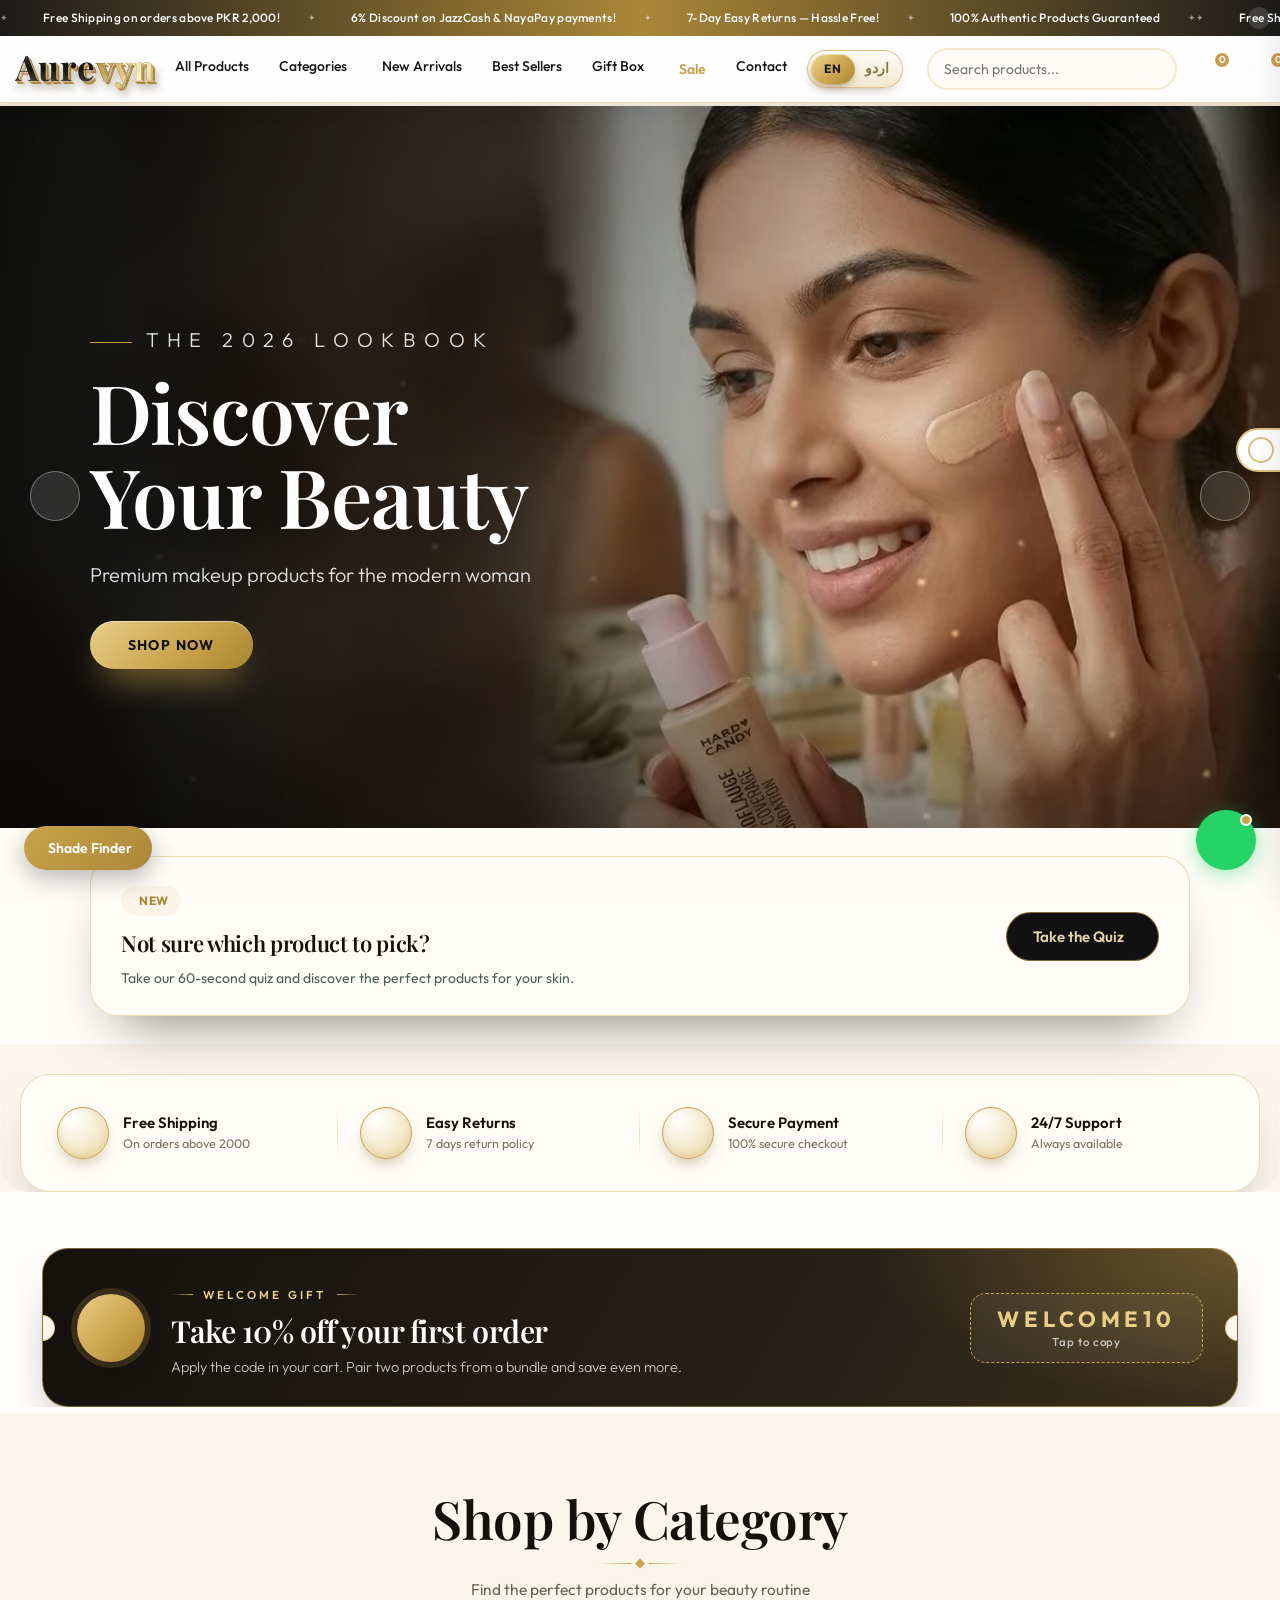
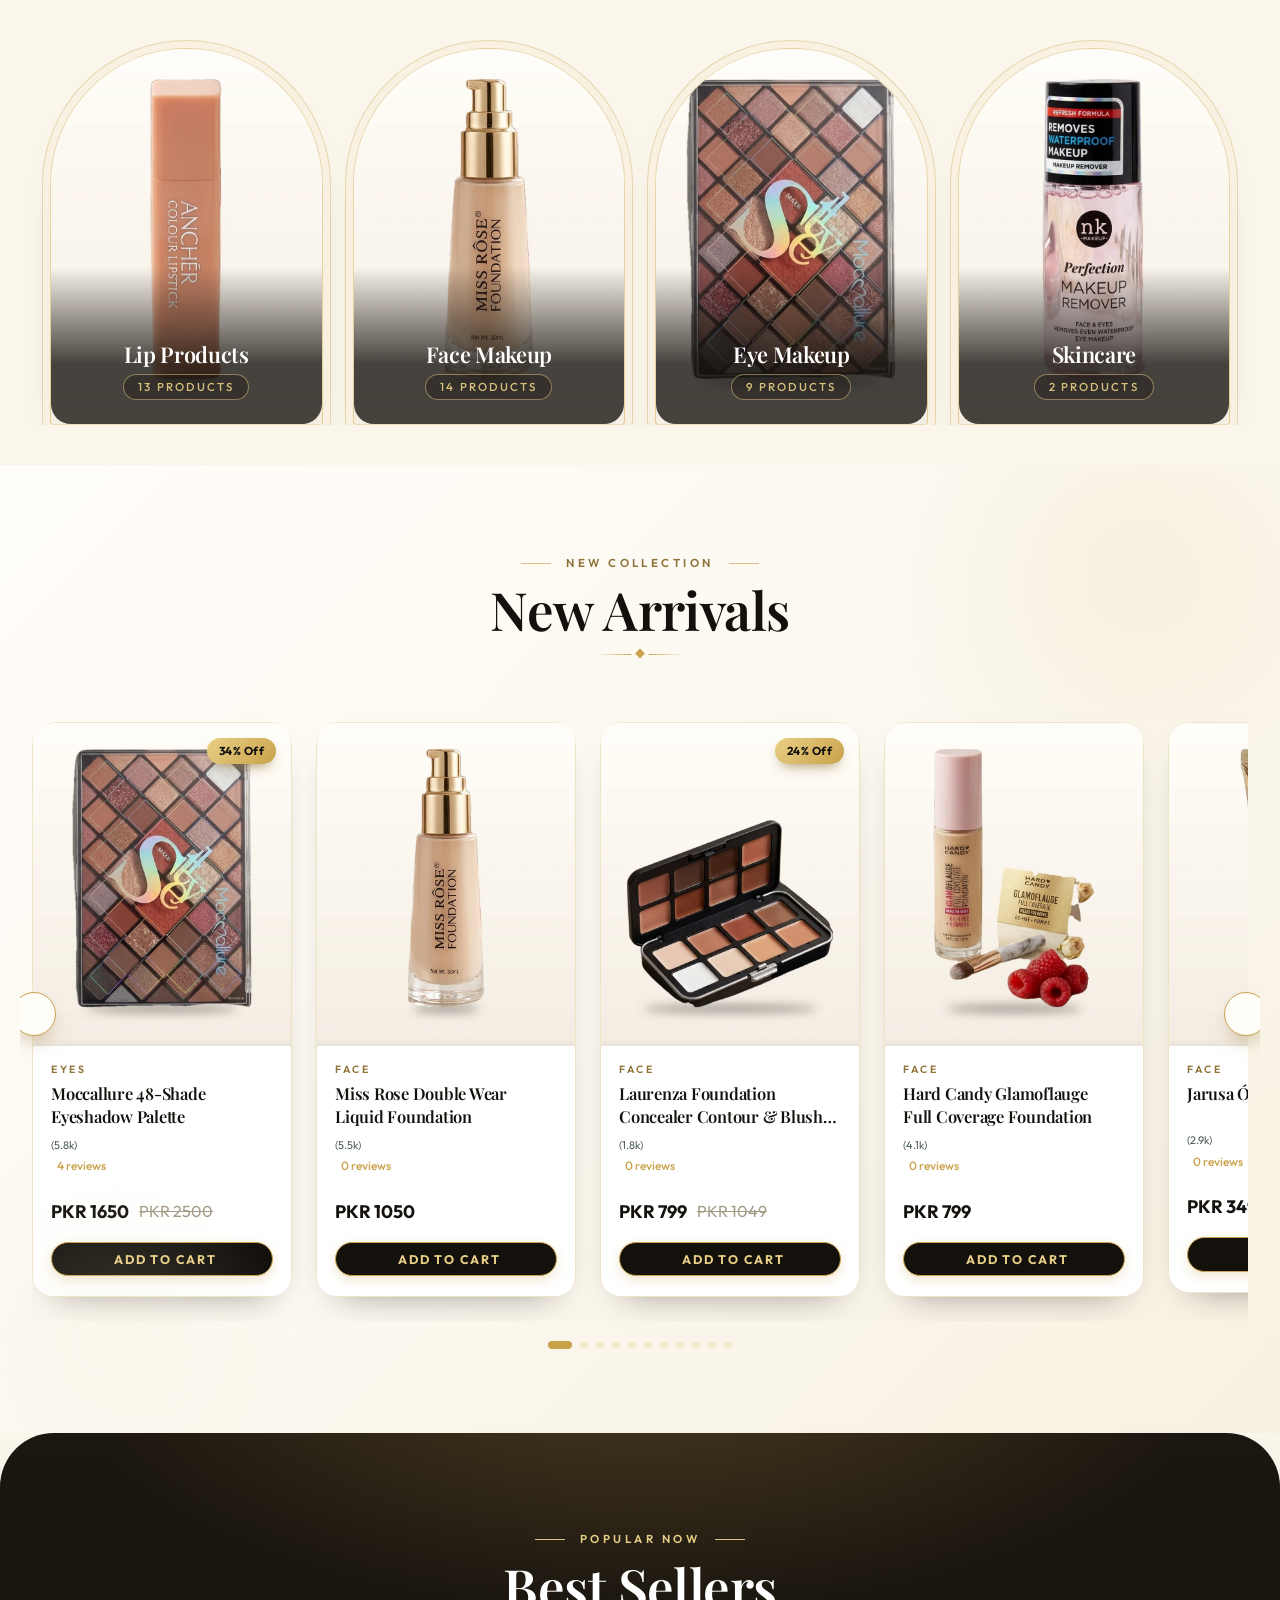
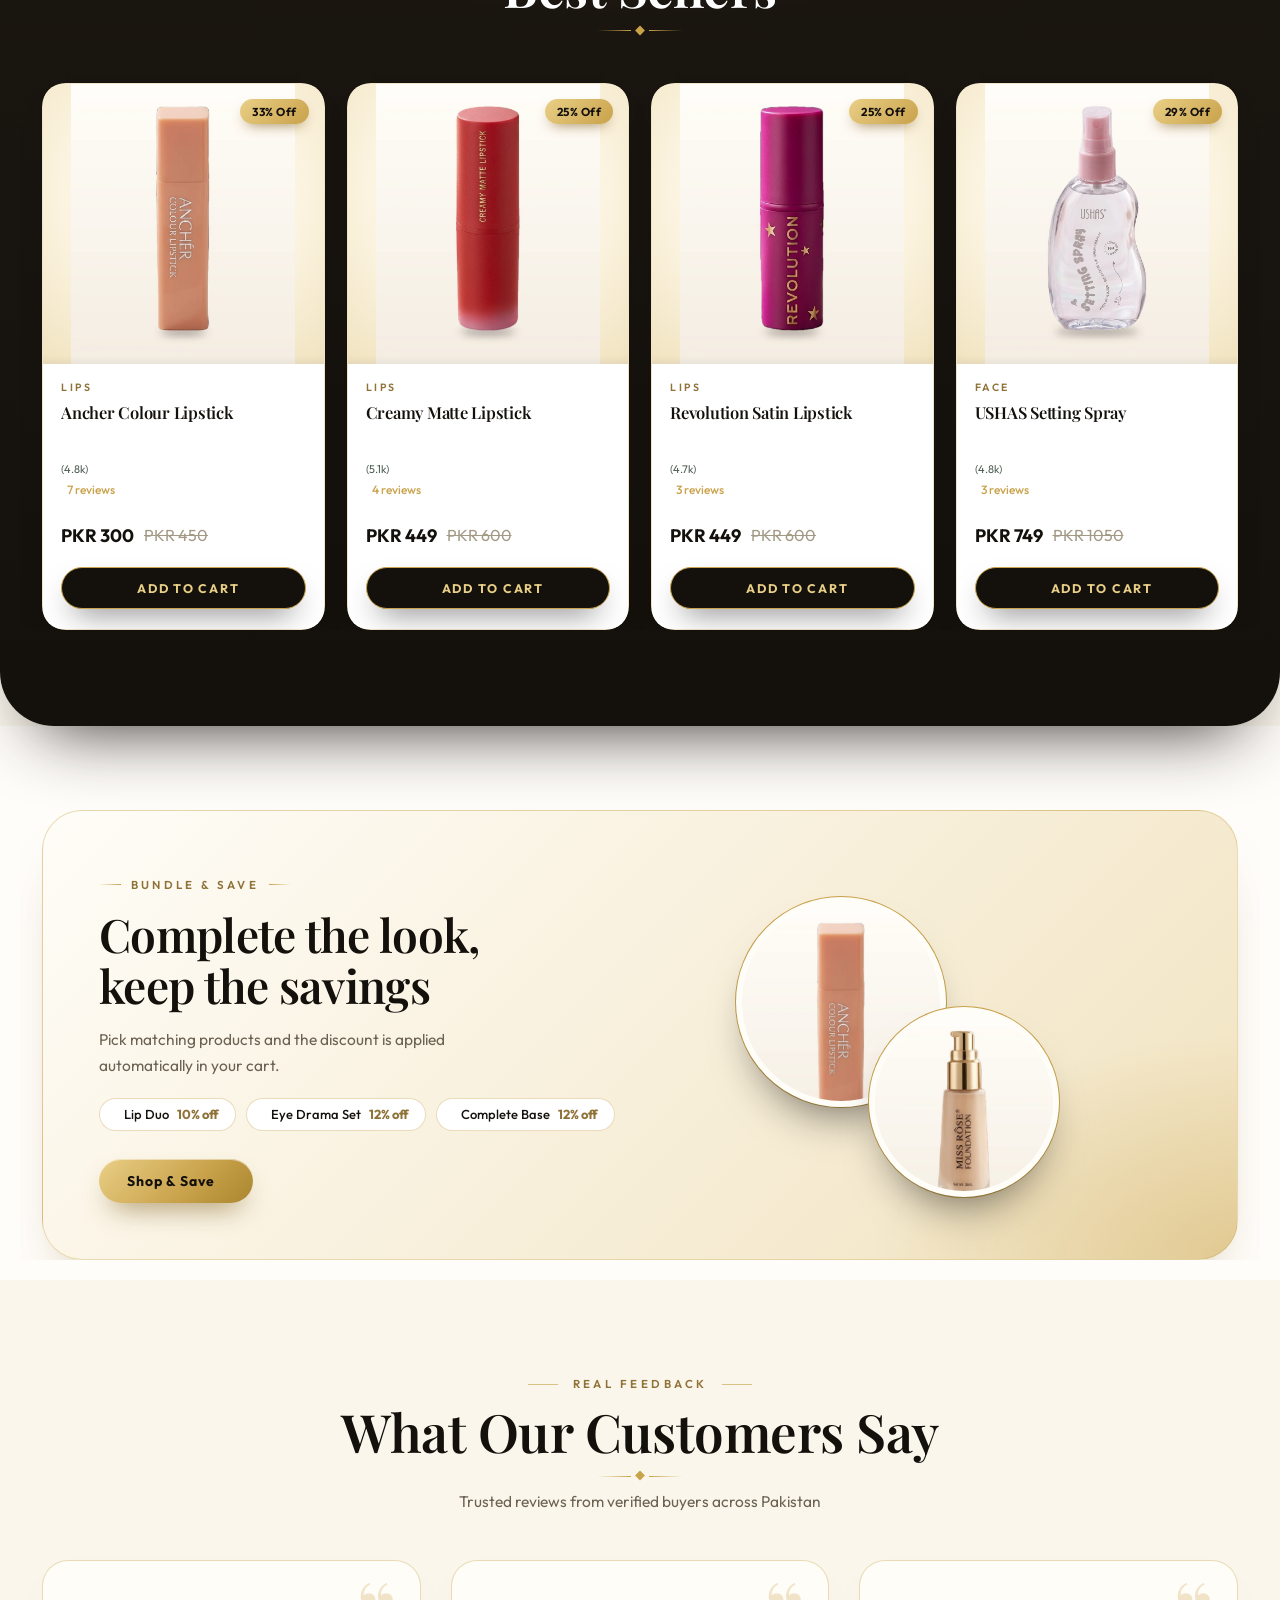
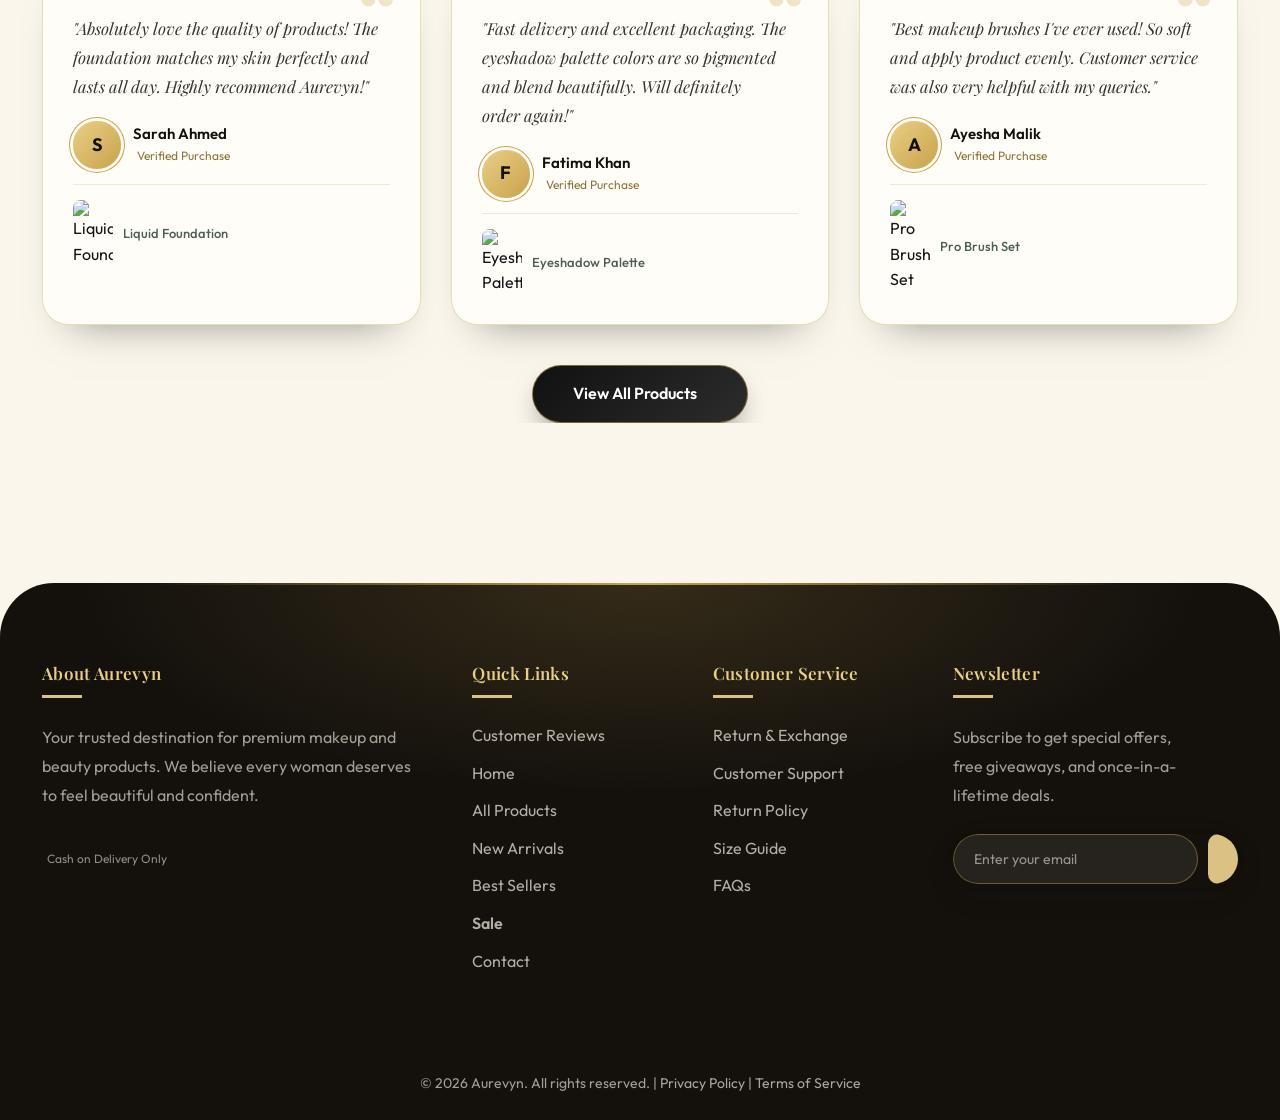
==== commit 462763d5: "Add files via upload" ====
--- a/index.html
+++ b/index.html
@@ -98,7 +98,7 @@
     <link rel="stylesheet" href="https://unpkg.com/aos@2.3.1/dist/aos.css" media="print" onload="this.media='all'" />
     <noscript><link rel="stylesheet" href="https://unpkg.com/aos@2.3.1/dist/aos.css" /></noscript>
 
-    <link rel="stylesheet" href="style.css?v=7" />
+    <link rel="stylesheet" href="style.css?v=9" />
     <link rel="stylesheet" href="modern.css?v=3" />
     <link rel="stylesheet" href="home-luxe.css?v=2" />
     
--- a/style.css
+++ b/style.css
@@ -16695,3 +16695,31 @@
   background-clip: text;
   -webkit-text-fill-color: transparent;
 }
+
+/* Hide the mobile "Filters" button whenever any popup/panel is open (cart, checkout, quick view ...) */
+body:has(.cart-sidebar.active) .filter-toggle-btn,
+body:has(.checkout-modal.active) .filter-toggle-btn,
+body:has(.quick-view-modal.active) .filter-toggle-btn,
+body:has(.customer-service-modal.active) .filter-toggle-btn,
+body:has(.return-modal.active) .filter-toggle-btn,
+body:has(.policy-modal.active) .filter-toggle-btn,
+body:has(.gift-box-modal.active) .filter-toggle-btn,
+body:has(.reviews-modal.active) .filter-toggle-btn,
+body:has(.order-success-modal.active) .filter-toggle-btn,
+body:has(.mobile-menu.active) .filter-toggle-btn {
+  display: none !important;
+}
+
+/* Hide the Shade Quiz floating button whenever a popup/panel is open (cart, checkout, quick view ...) */
+body:has(.cart-sidebar.active) .shade-quiz-fab,
+body:has(.checkout-modal.active) .shade-quiz-fab,
+body:has(.quick-view-modal.active) .shade-quiz-fab,
+body:has(.customer-service-modal.active) .shade-quiz-fab,
+body:has(.return-modal.active) .shade-quiz-fab,
+body:has(.policy-modal.active) .shade-quiz-fab,
+body:has(.reviews-modal.active) .shade-quiz-fab,
+body:has(.order-success-modal.active) .shade-quiz-fab,
+body:has(.shade-quiz-modal.active) .shade-quiz-fab,
+body:has(.mobile-menu.active) .shade-quiz-fab {
+  display: none !important;
+}
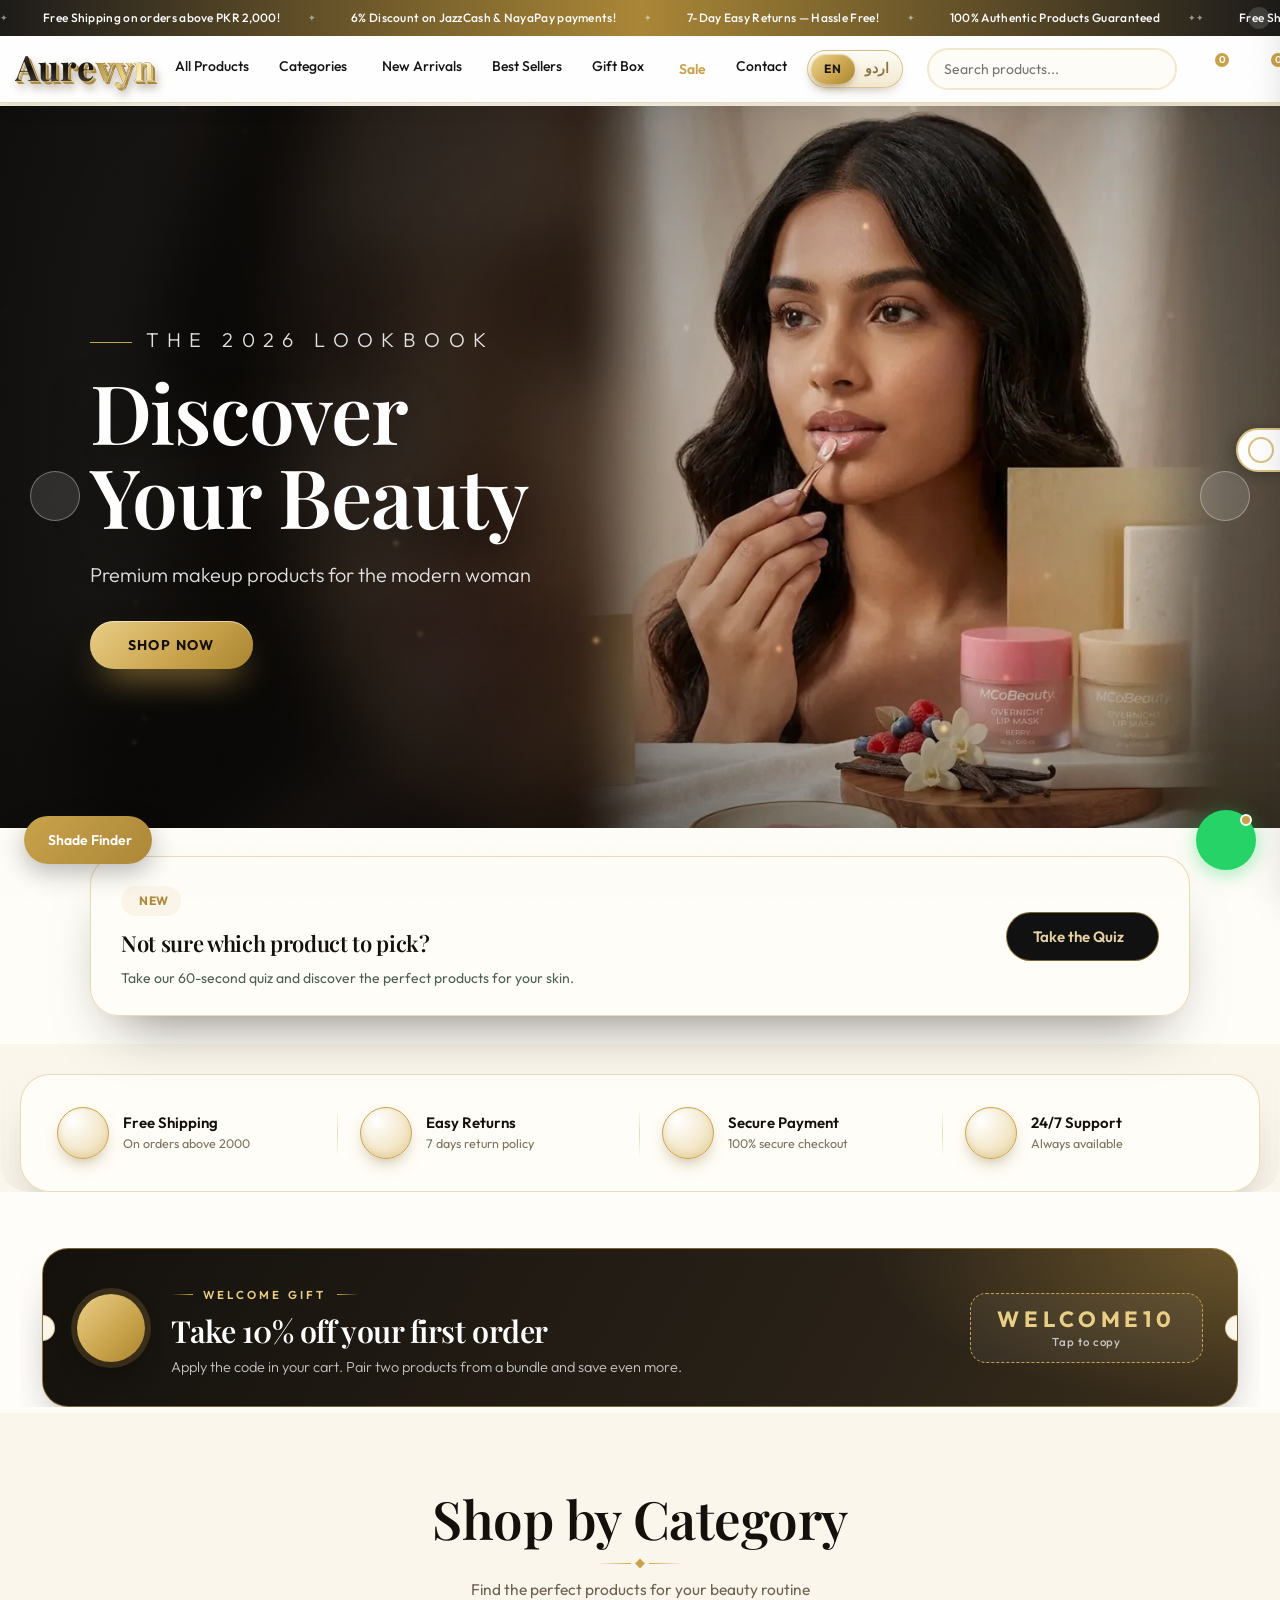
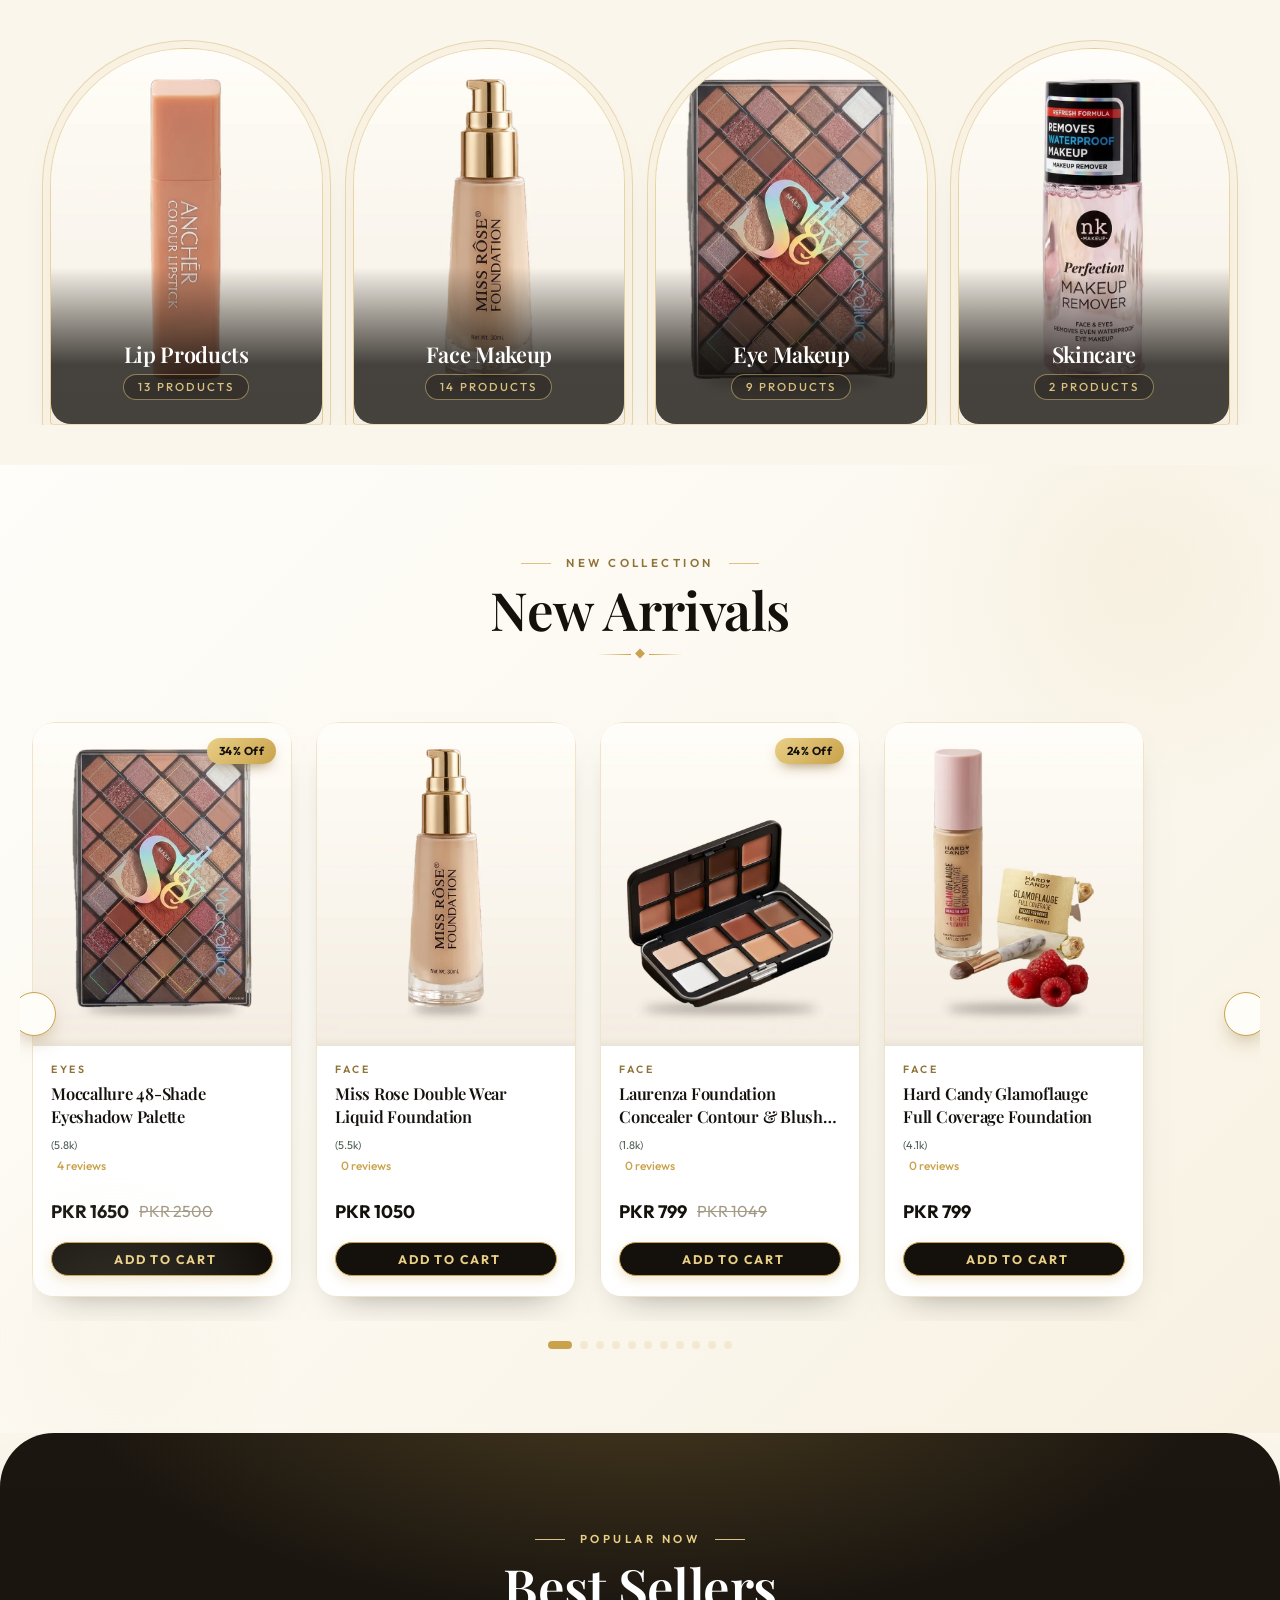
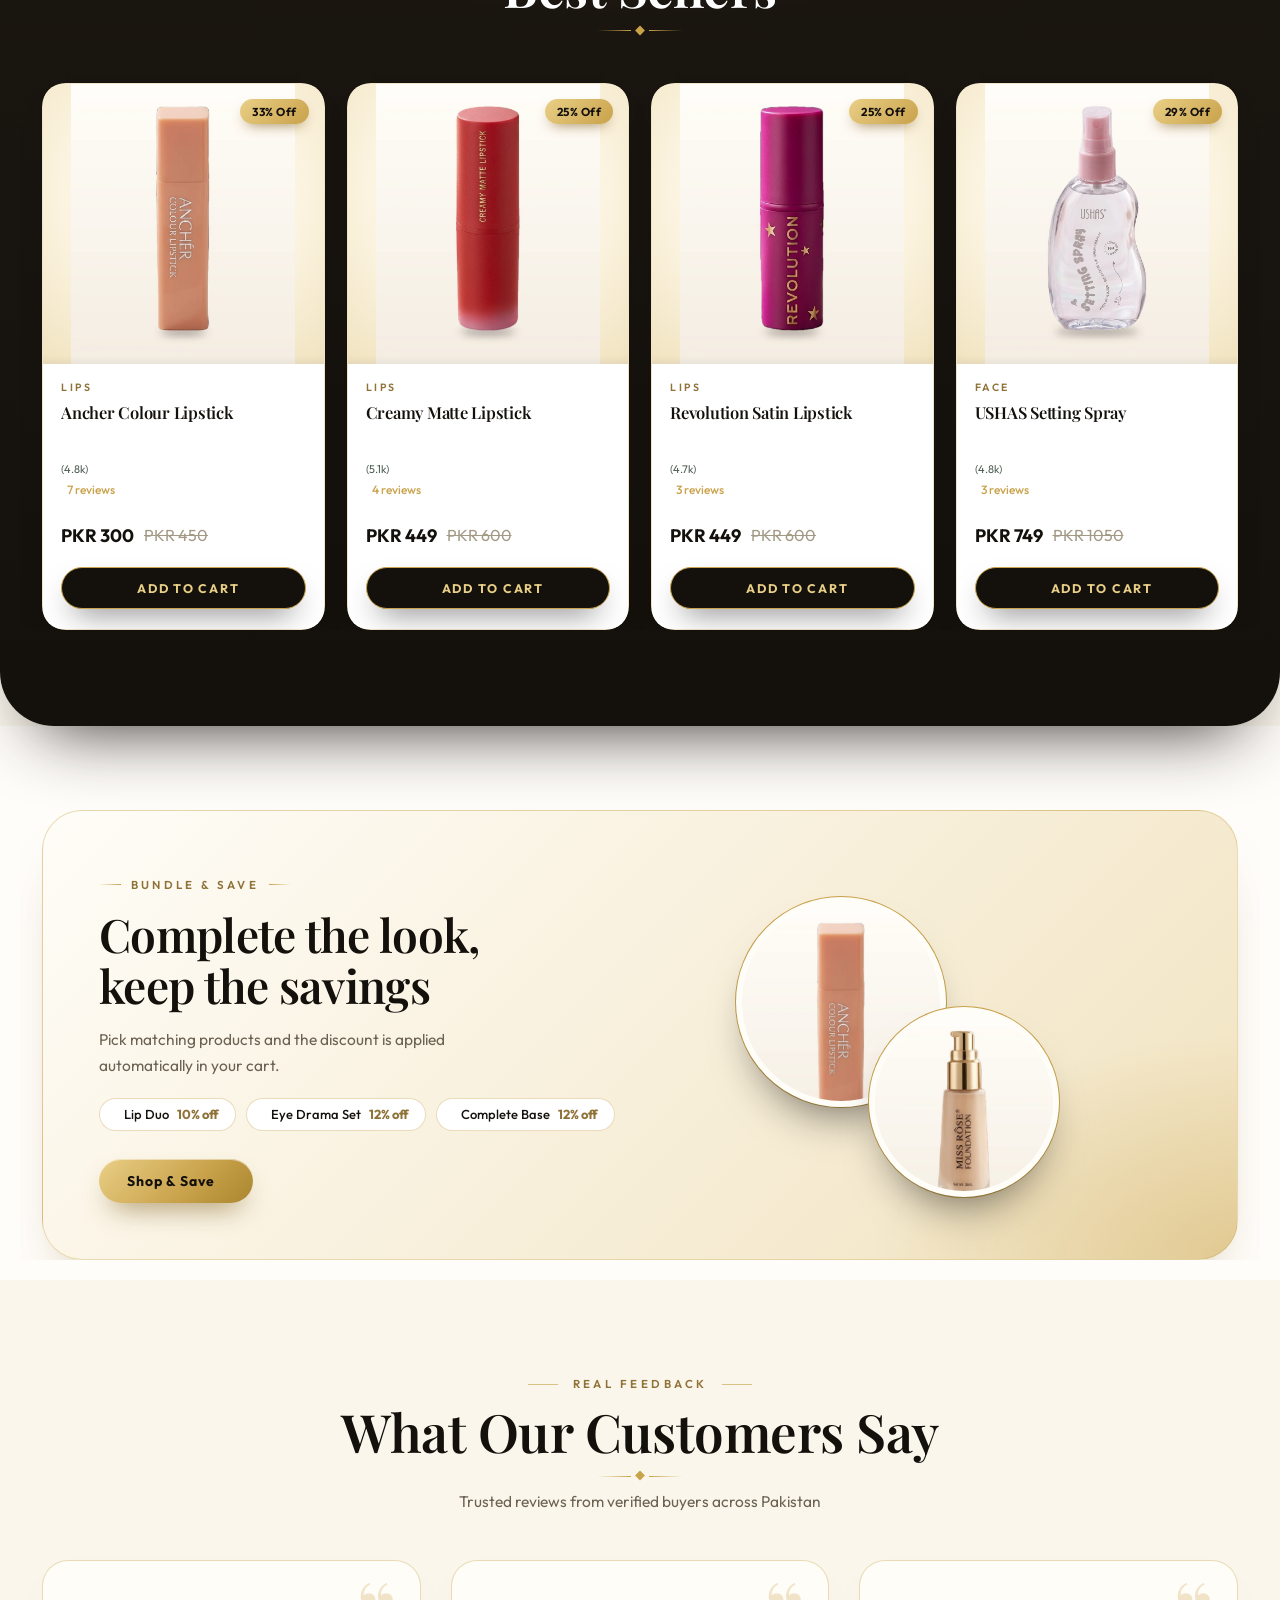
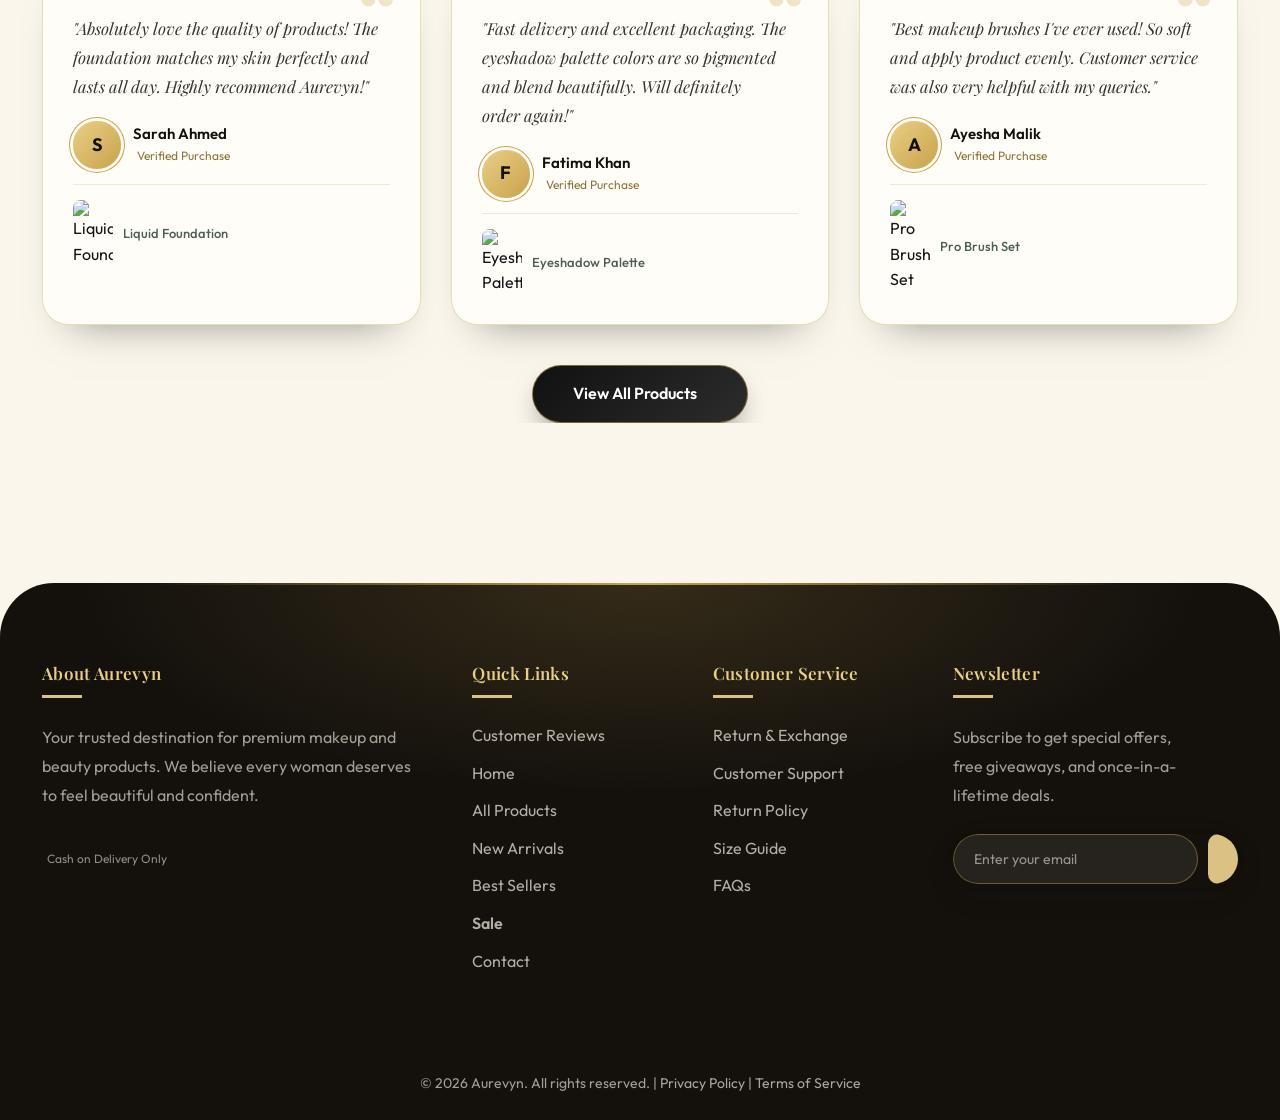
==== commit 87183871: "Add files via upload" ====
--- a/index.html
+++ b/index.html
@@ -98,7 +98,7 @@
     <link rel="stylesheet" href="https://unpkg.com/aos@2.3.1/dist/aos.css" media="print" onload="this.media='all'" />
     <noscript><link rel="stylesheet" href="https://unpkg.com/aos@2.3.1/dist/aos.css" /></noscript>
 
-    <link rel="stylesheet" href="style.css?v=9" />
+    <link rel="stylesheet" href="style.css?v=10" />
     <link rel="stylesheet" href="modern.css?v=3" />
     <link rel="stylesheet" href="home-luxe.css?v=2" />
     
@@ -1940,7 +1940,7 @@
     <!-- Scripts -->
     <script src="https://unpkg.com/aos@2.3.1/dist/aos.js"></script>
     <script src="script.js?v=7"></script>
-    <script src="promos.js?v=2"></script>
+    <script src="promos.js?v=3"></script>
 
     <script type="application/ld+json">
       {
--- a/style.css
+++ b/style.css
@@ -16722,4 +16722,28 @@
 body:has(.shade-quiz-modal.active) .shade-quiz-fab,
 body:has(.mobile-menu.active) .shade-quiz-fab {
   display: none !important;
-}
+}
+
+/* Quiz button: sits on the SAME horizontal line as the WhatsApp button (opposite side).
+   WhatsApp bubble centre = 60px up (desktop / 481-768px) or 47px up (<=480px);
+   the quiz button is 48px tall, so bottom = centre - 24px. */
+.shade-quiz-fab {
+  height: 48px;
+  bottom: 36px;
+  left: 24px;
+  padding: 0 20px 0 16px;
+  box-sizing: border-box;
+}
+@media (max-width: 768px) {
+  .shade-quiz-fab {
+    width: 48px;
+    height: 48px;
+    padding: 0;
+    justify-content: center;
+    bottom: 36px;
+    left: 16px;
+  }
+}
+@media (max-width: 480px) {
+  .shade-quiz-fab { bottom: 23px; }
+}
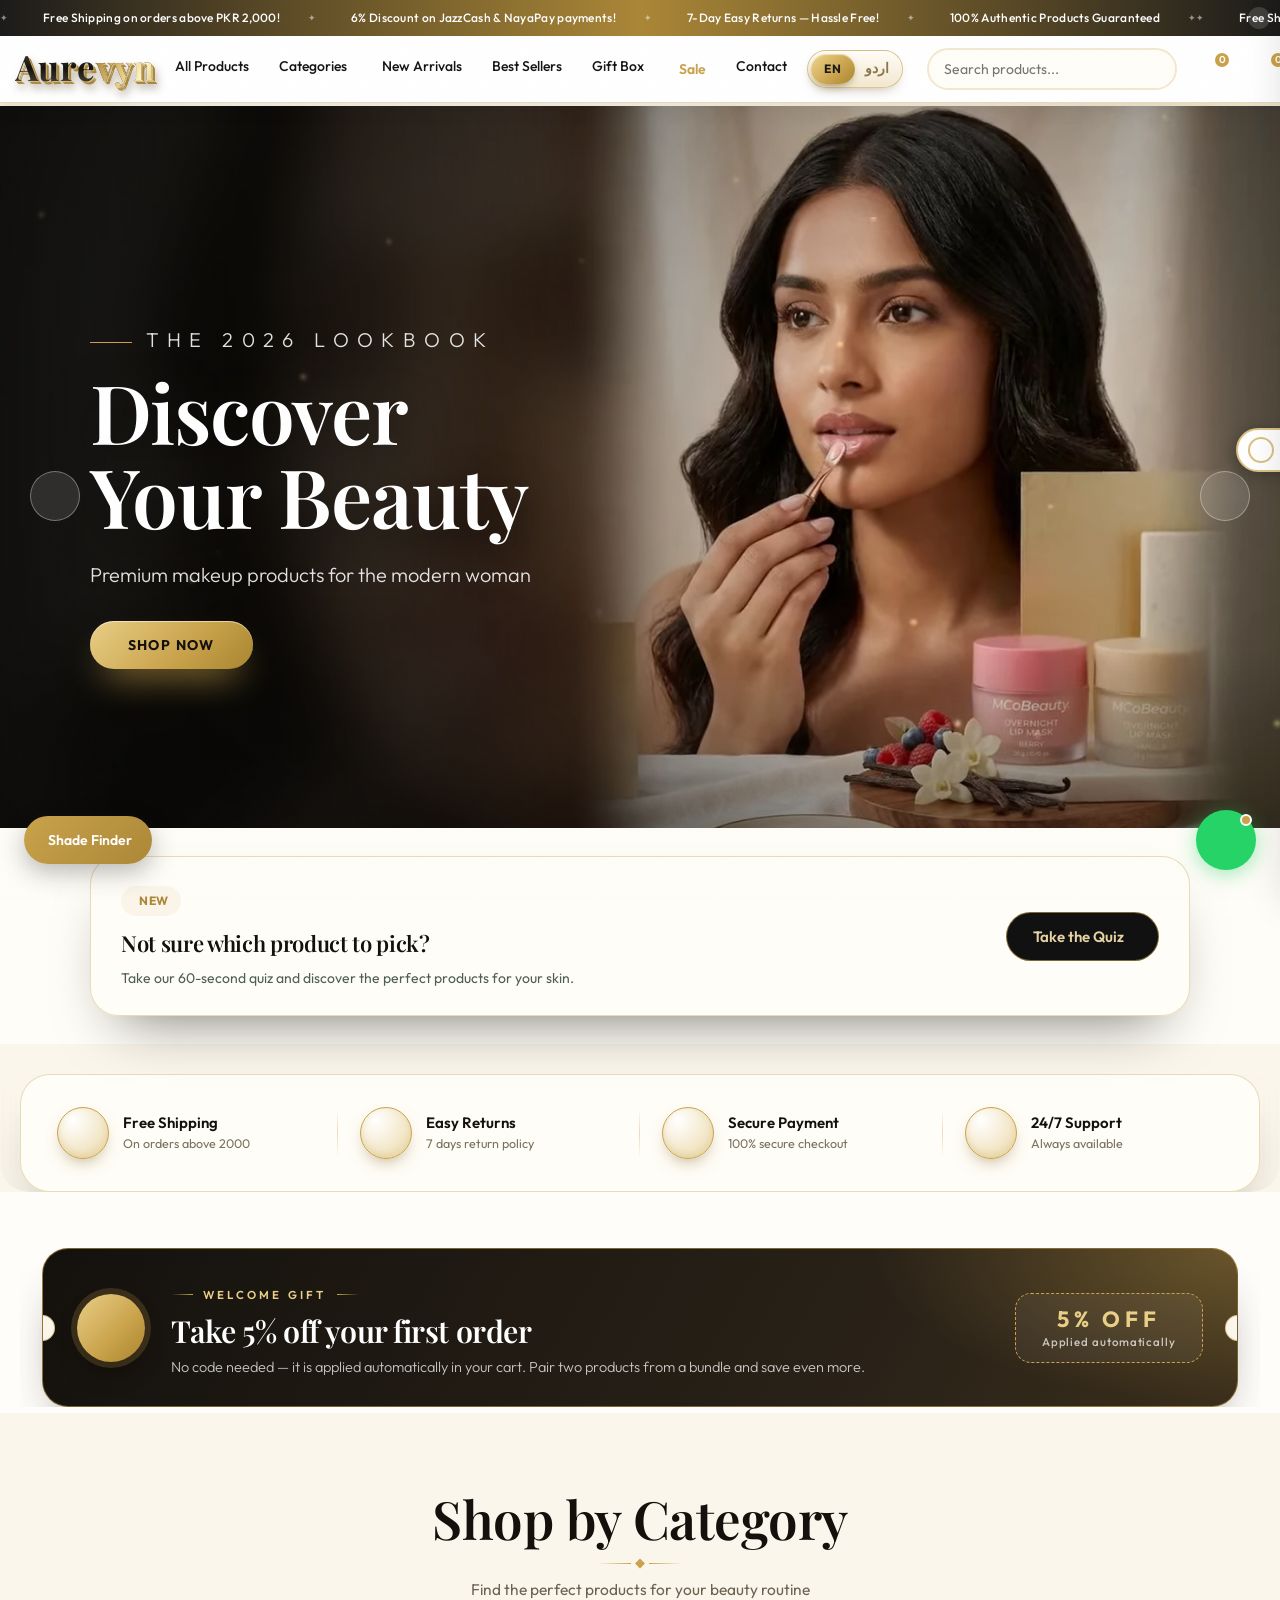
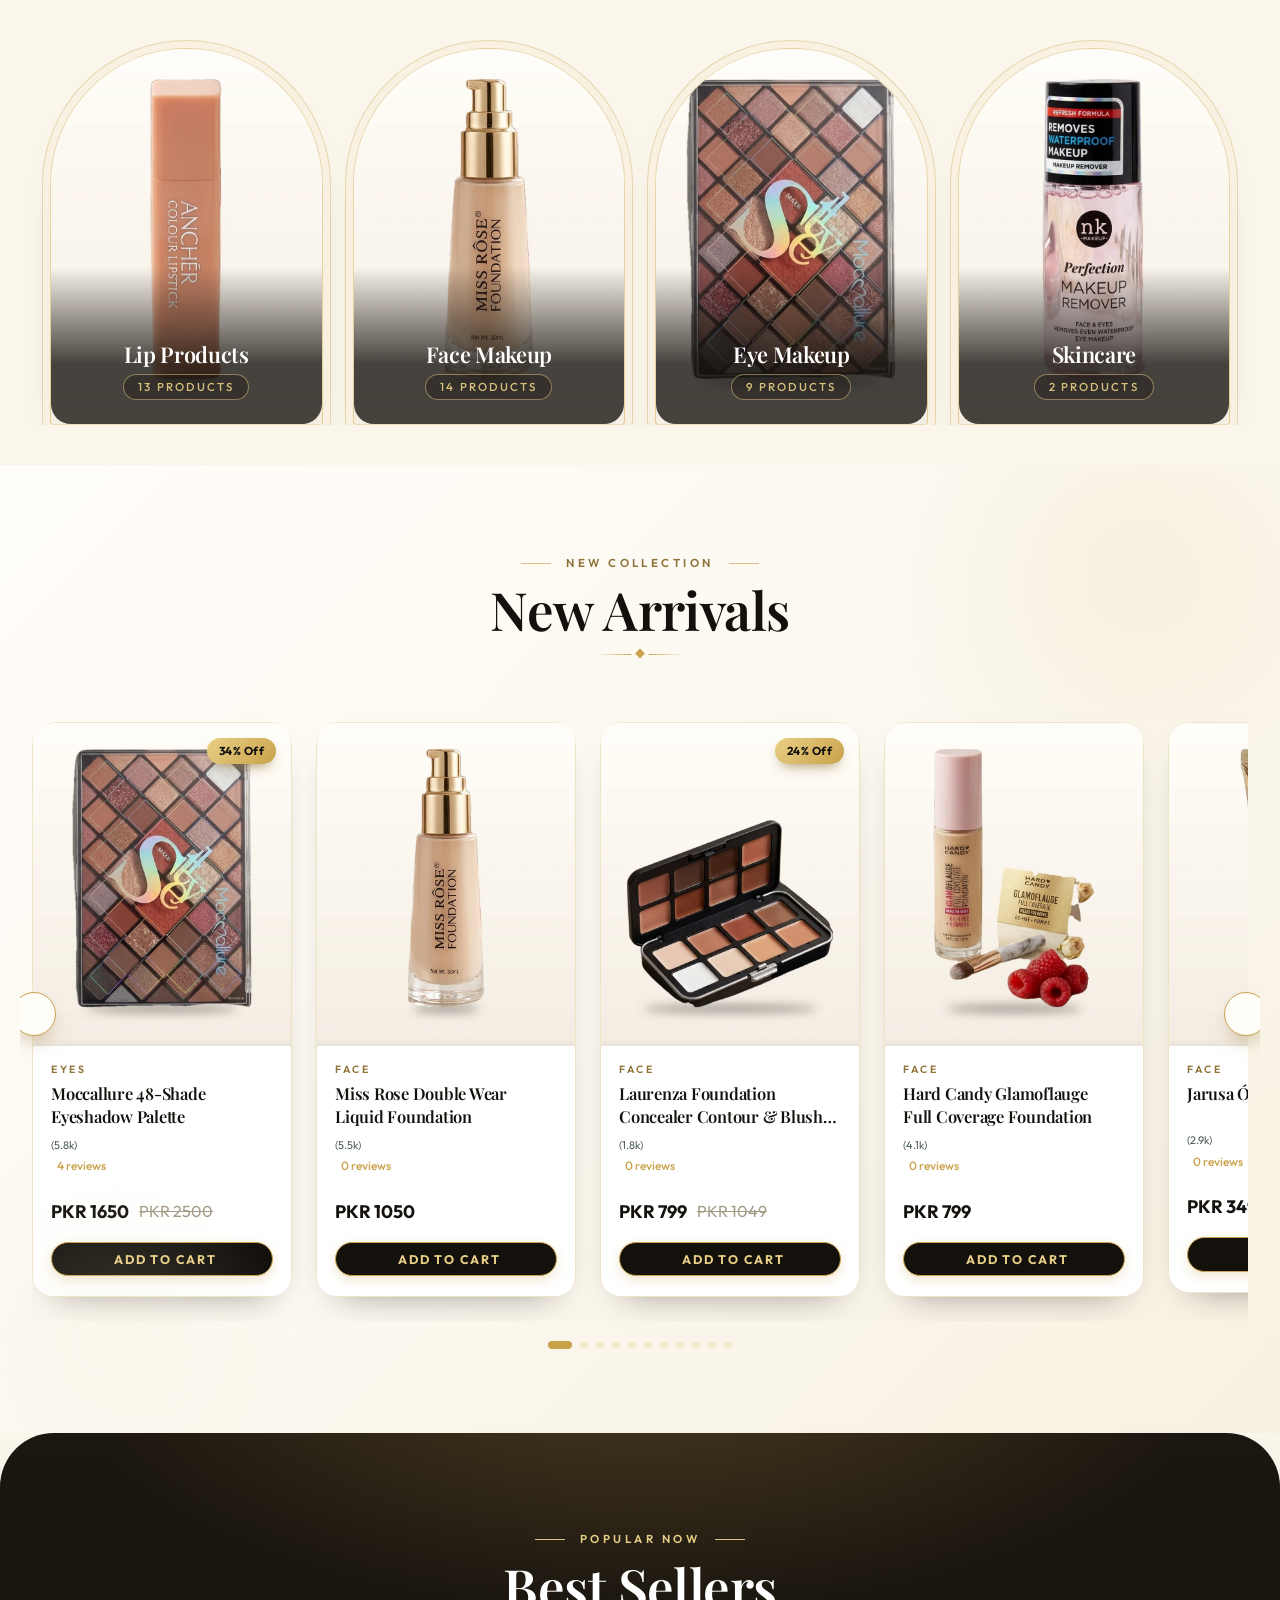
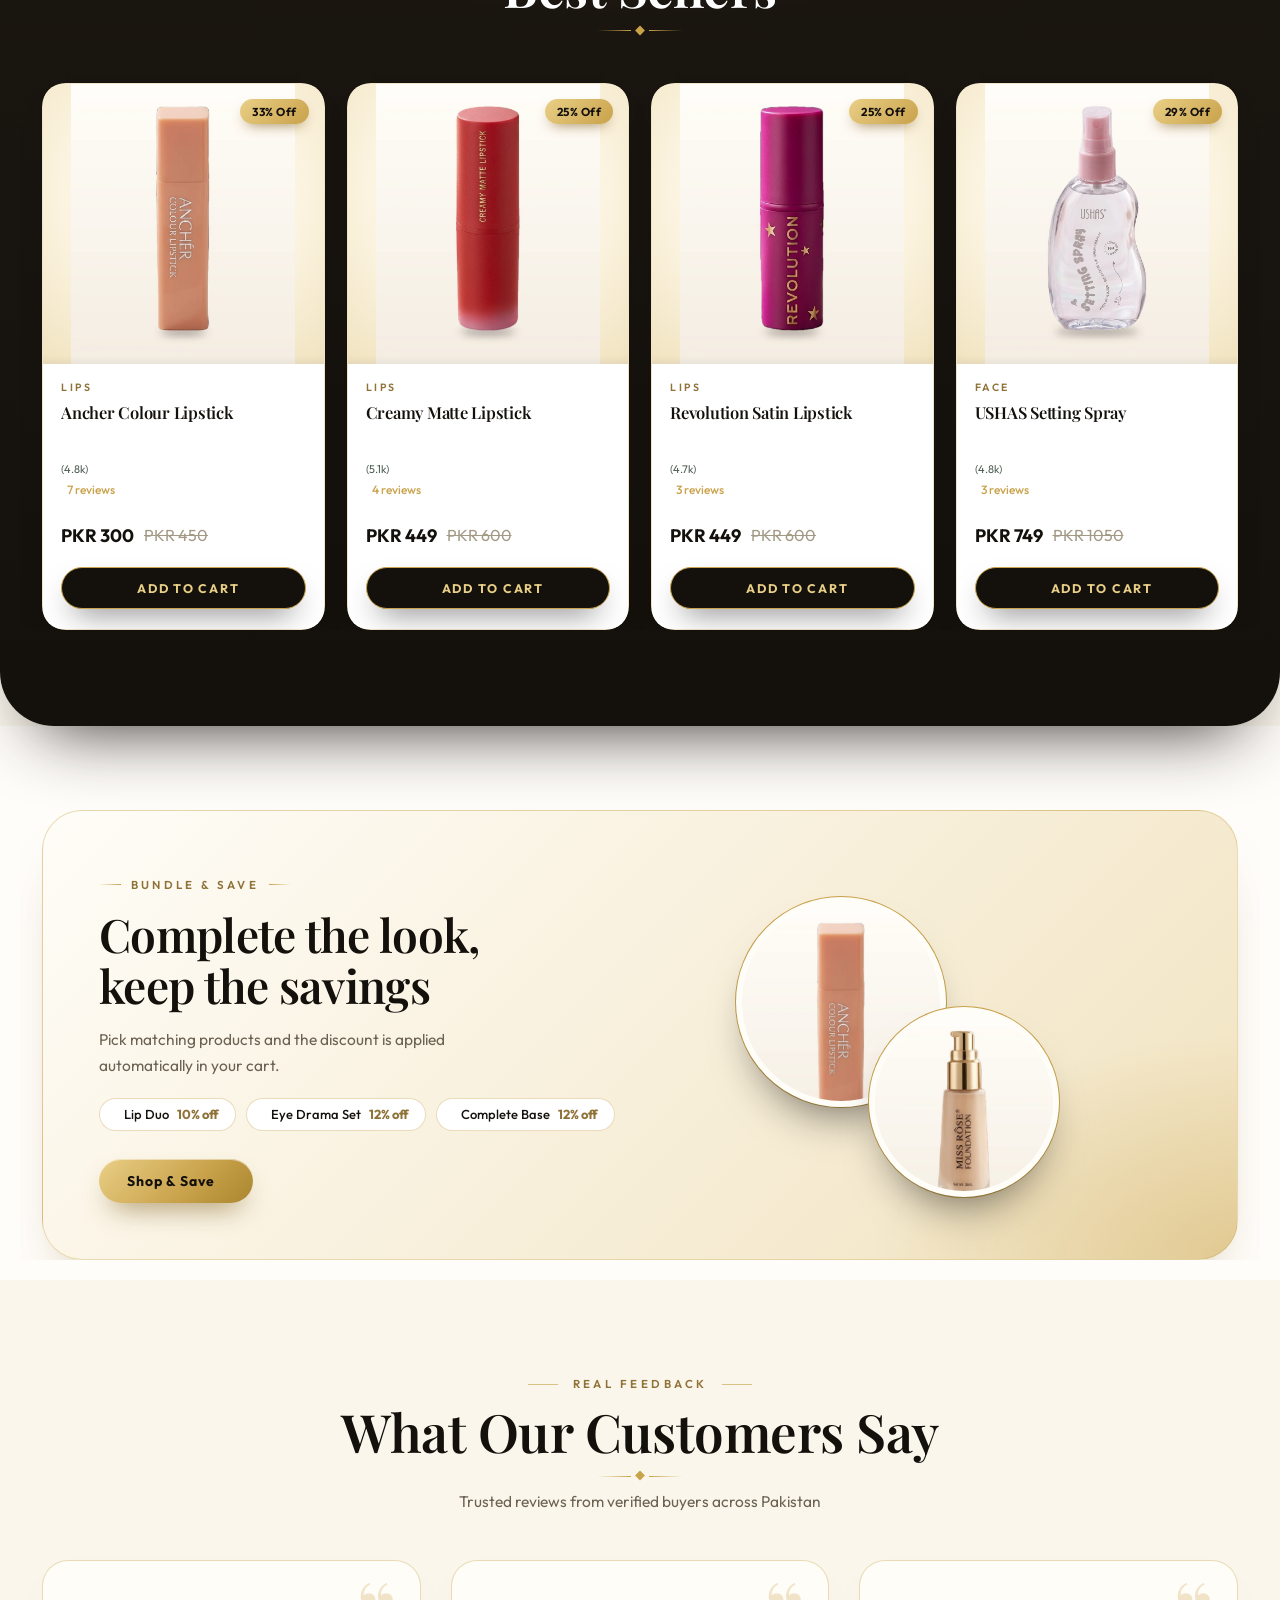
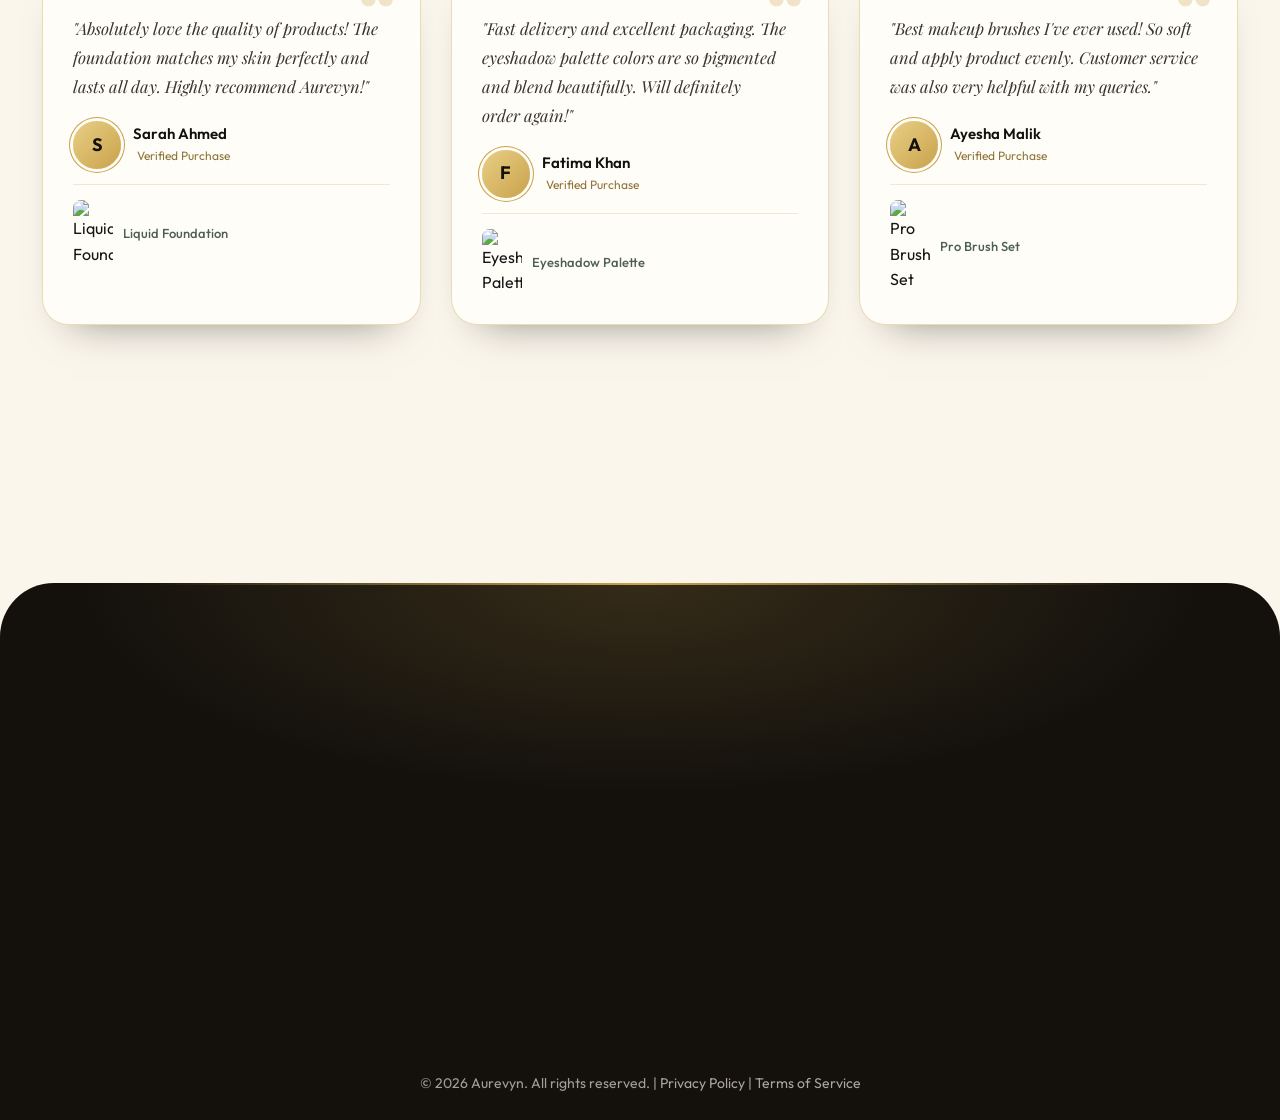
==== commit 00a3dd03: "Add files via upload" ====
--- a/index.html
+++ b/index.html
@@ -616,13 +616,13 @@
           <div class="lx-offer-seal"><i class="fas fa-gift"></i></div>
           <div class="lx-offer-text">
             <span class="lx-kicker">Welcome Gift</span>
-            <h3>Take 10% off your first order</h3>
-            <p>Apply the code in your cart. Pair two products from a bundle and save even more.</p>
-          </div>
-          <button type="button" class="lx-code" onclick="lxCopyCode('WELCOME10', this)" aria-label="Copy code WELCOME10">
-            <span class="lx-code-text">WELCOME10</span>
-            <span class="lx-code-hint"><i class="far fa-copy"></i> Tap to copy</span>
-          </button>
+            <h3>Take 5% off your first order</h3>
+            <p>No code needed &mdash; it is applied automatically in your cart. Pair two products from a bundle and save even more.</p>
+          </div>
+          <div class="lx-code" role="note" aria-label="5% off your first order, applied automatically" style="cursor:default">
+            <span class="lx-code-text">5% OFF</span>
+            <span class="lx-code-hint"><i class="fas fa-check-circle"></i> Applied automatically</span>
+          </div>
         </div>
       </div>
     </section>
@@ -1940,7 +1940,7 @@
     <!-- Scripts -->
     <script src="https://unpkg.com/aos@2.3.1/dist/aos.js"></script>
     <script src="script.js?v=7"></script>
-    <script src="promos.js?v=3"></script>
+    <script src="promos.js?v=4"></script>
 
     <script type="application/ld+json">
       {
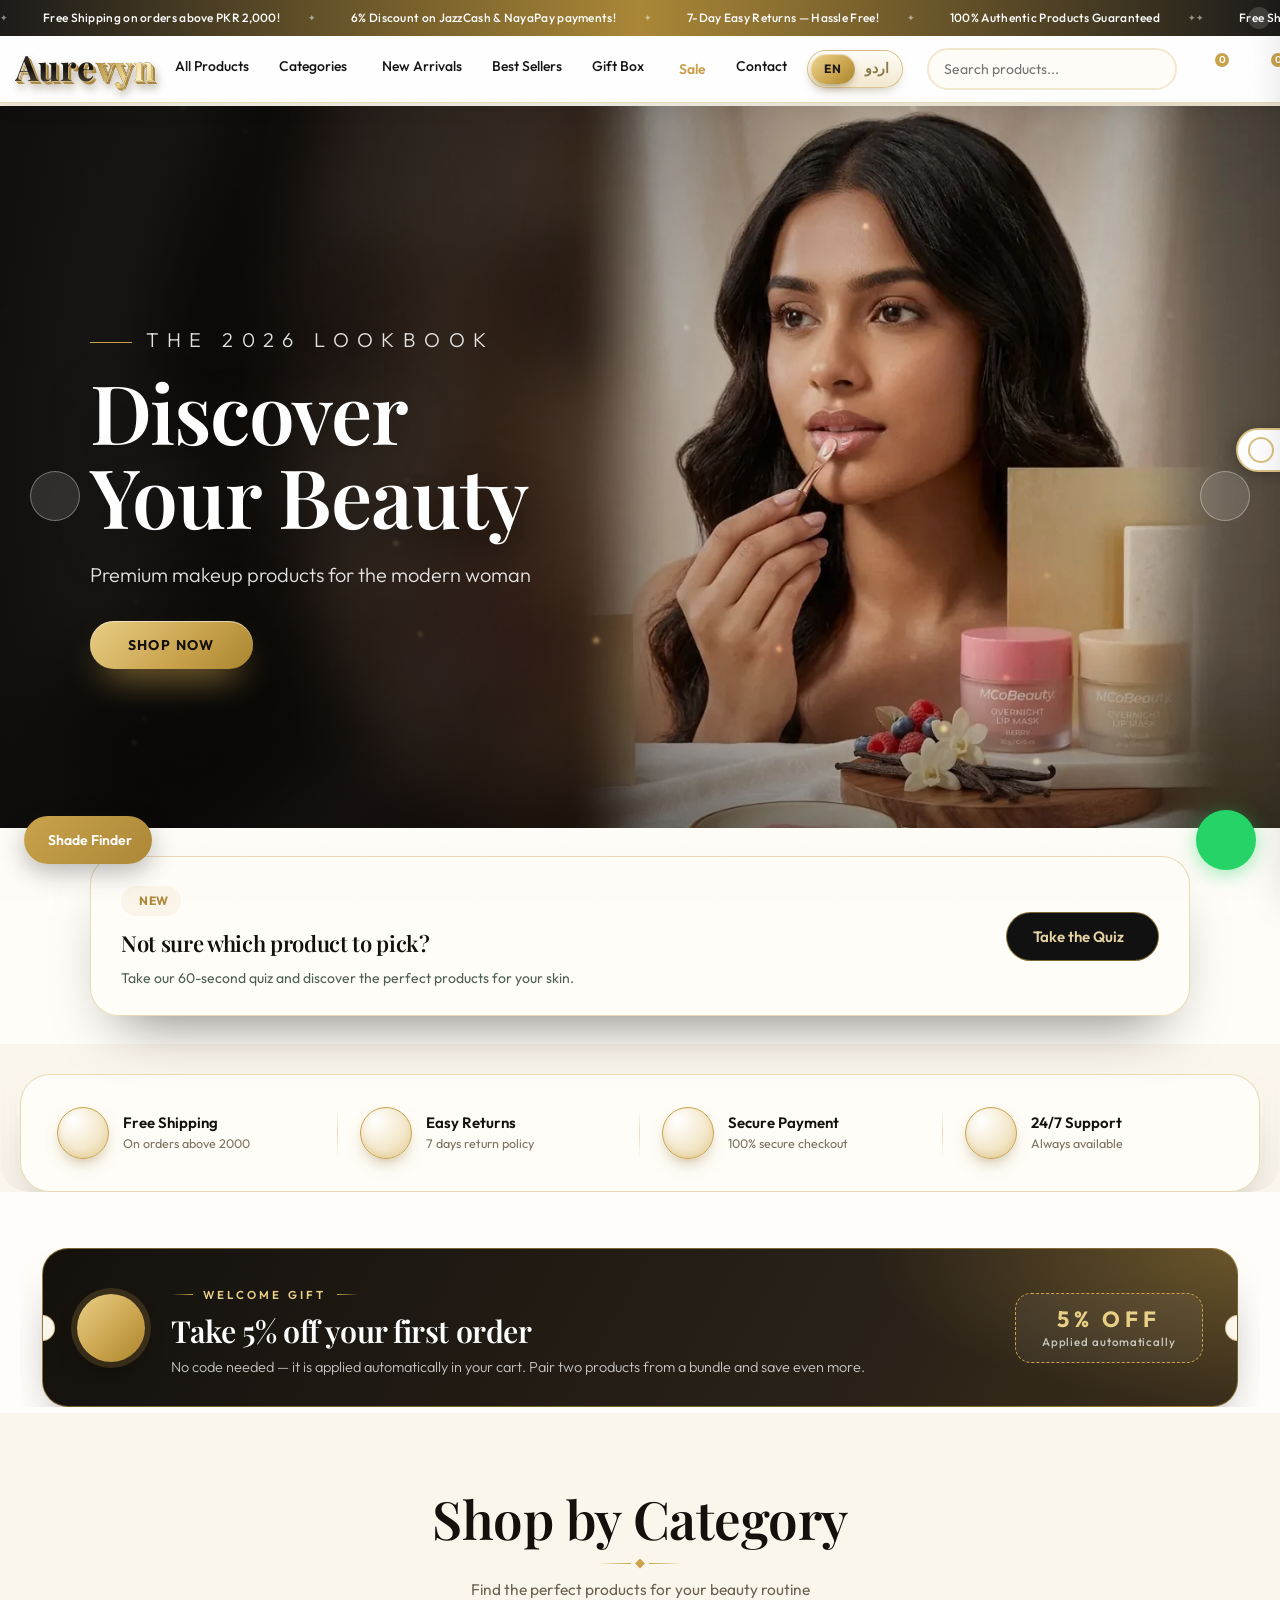
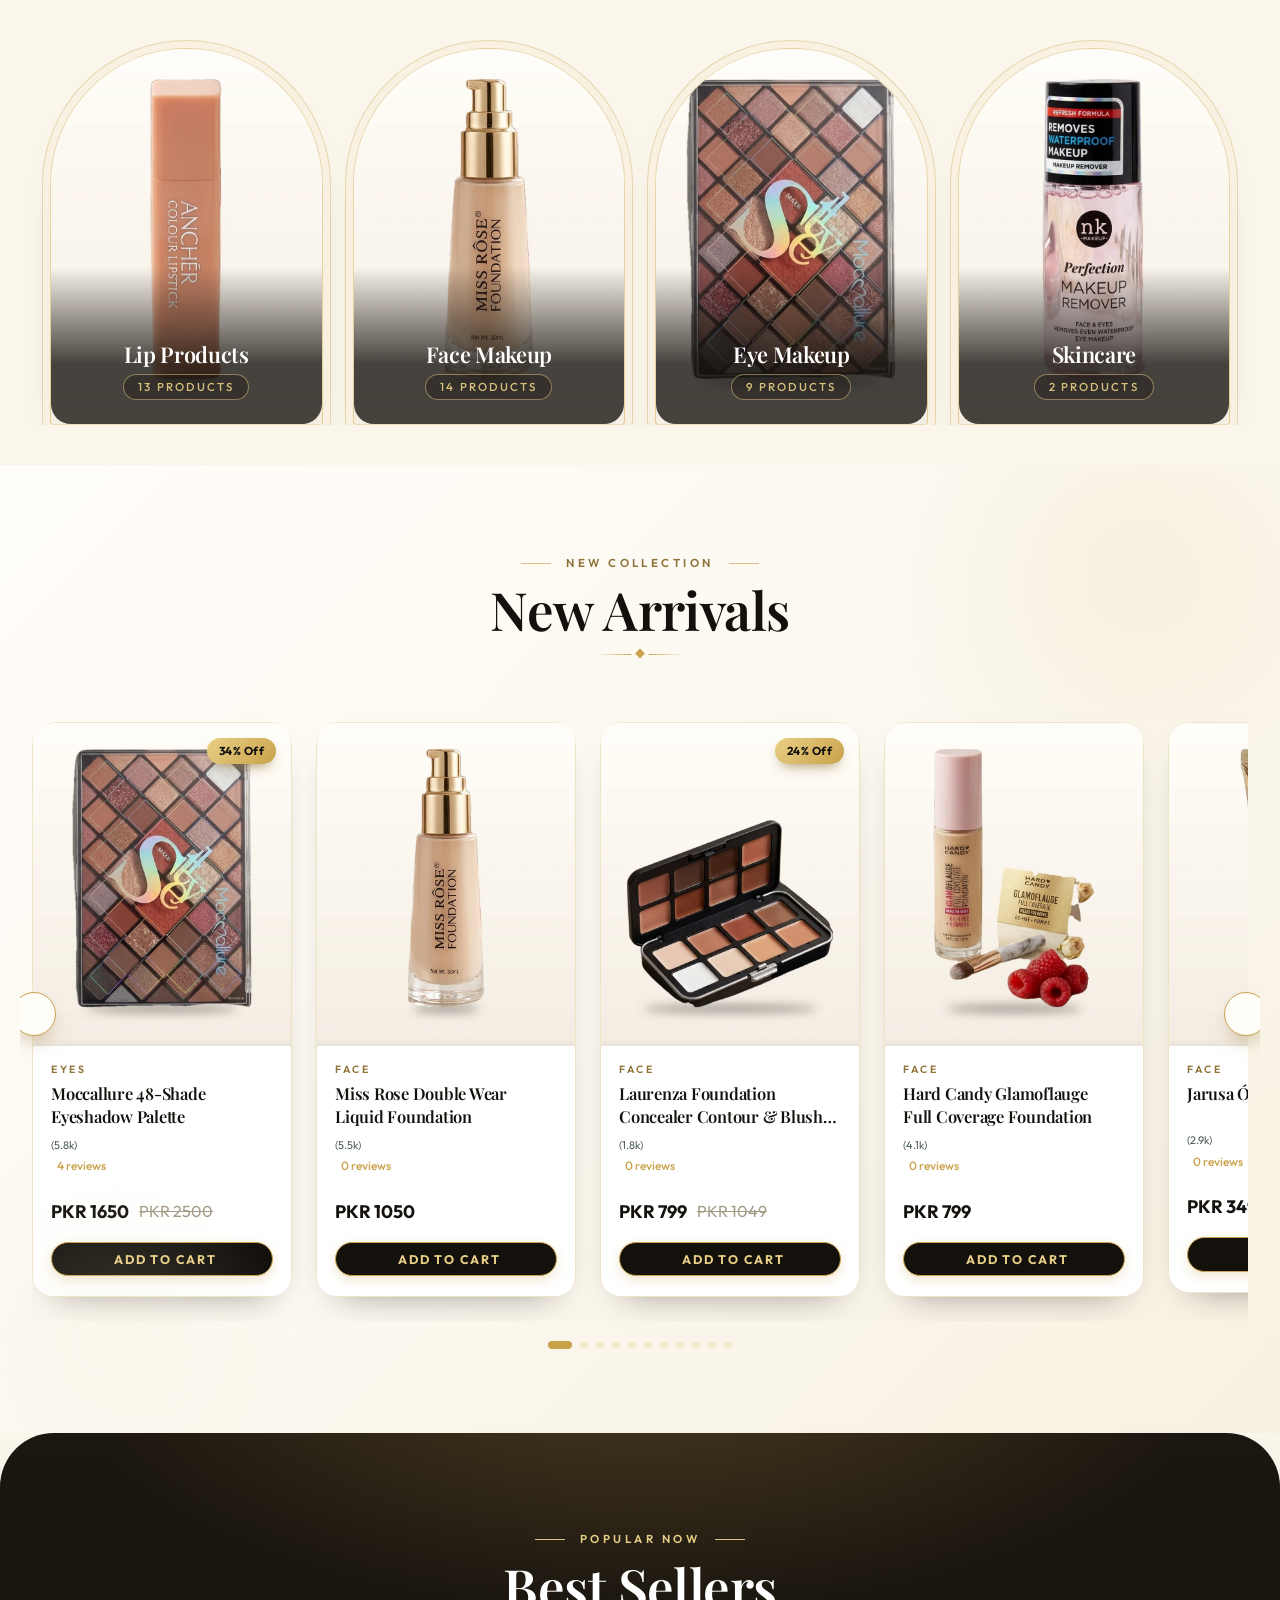
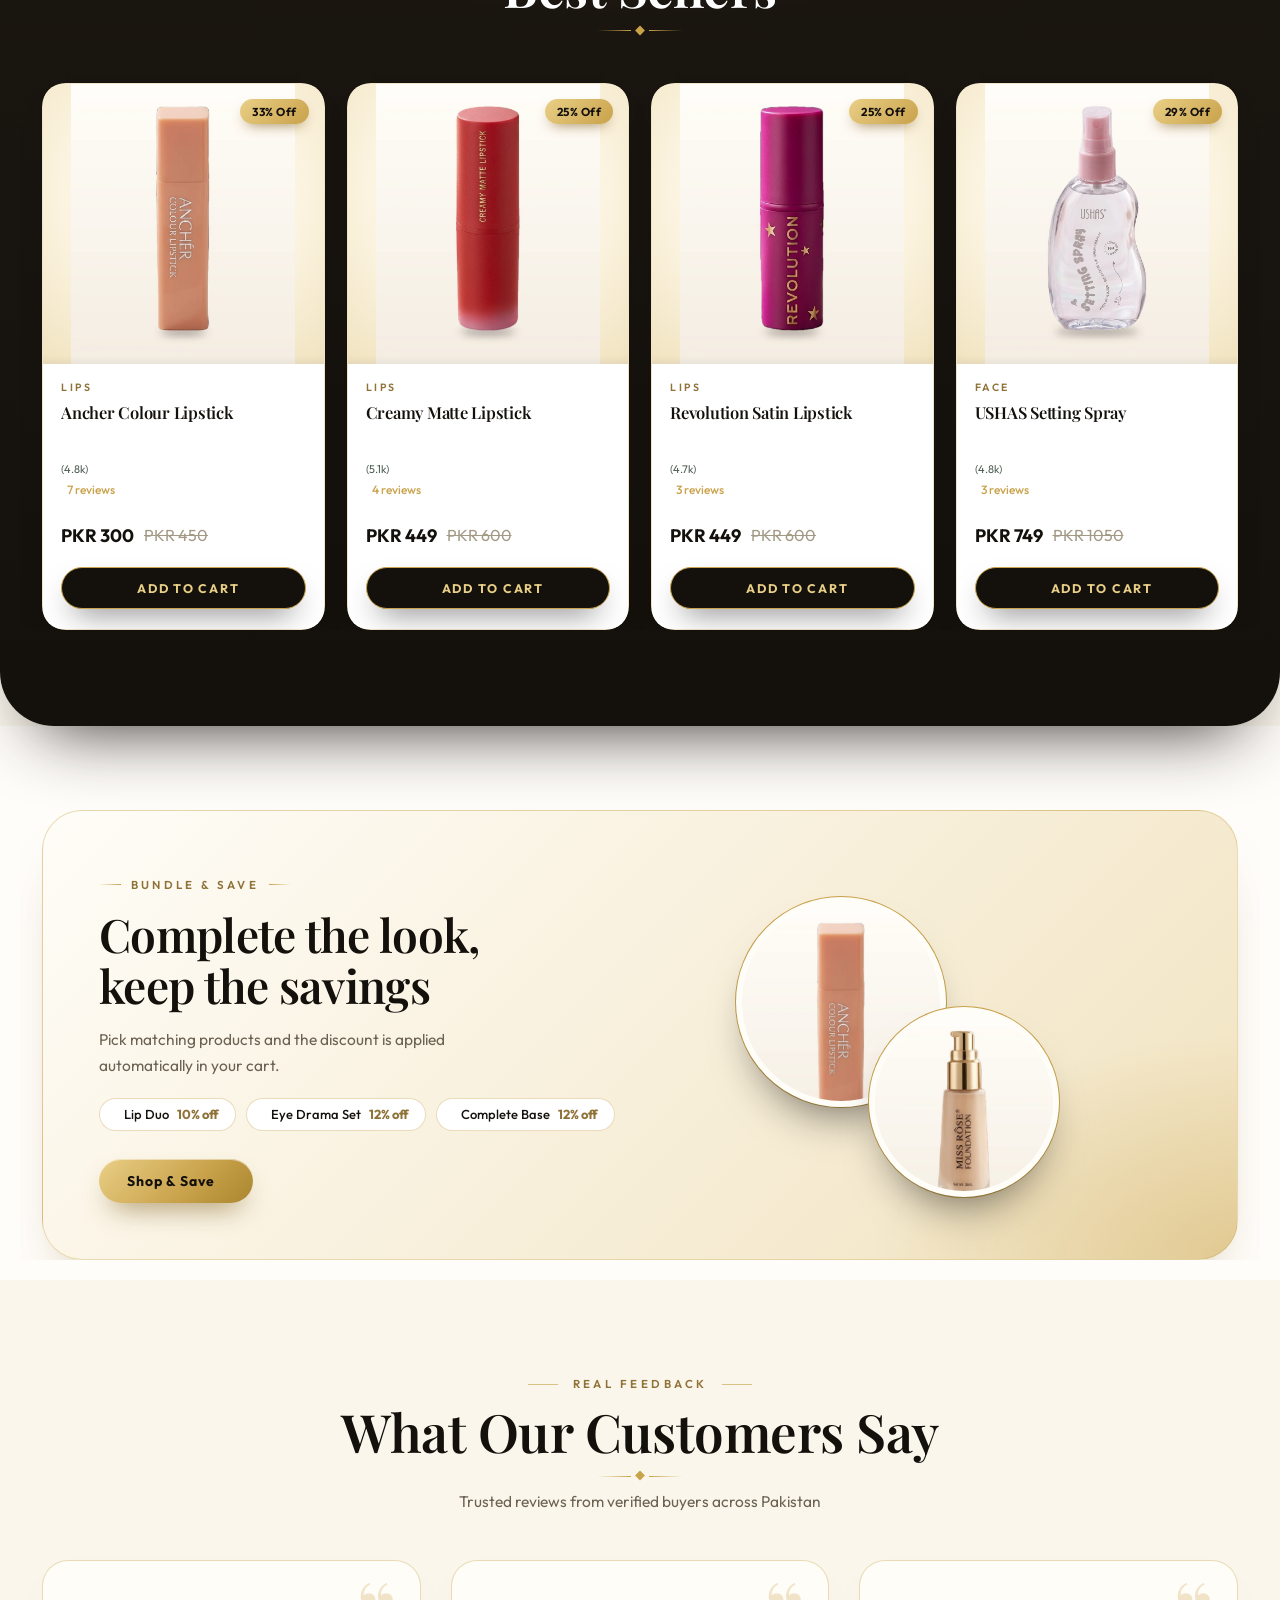
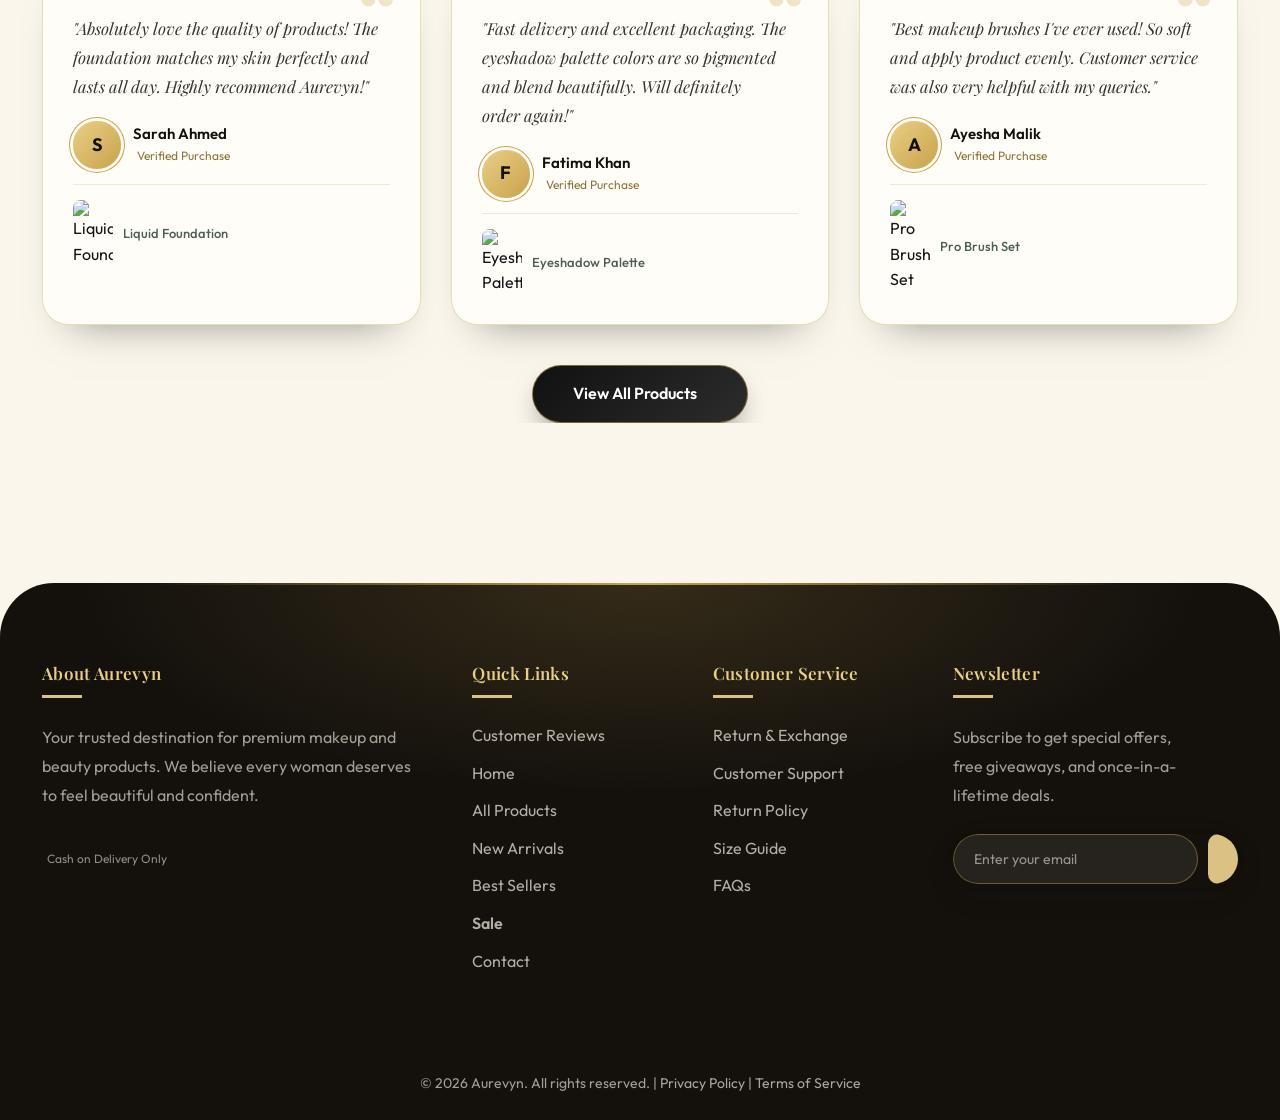
==== commit c54189d8: "Add files via upload" ====
--- a/index.html
+++ b/index.html
@@ -100,7 +100,7 @@
 
     <link rel="stylesheet" href="style.css?v=10" />
     <link rel="stylesheet" href="modern.css?v=3" />
-    <link rel="stylesheet" href="home-luxe.css?v=2" />
+    <link rel="stylesheet" href="home-luxe.css?v=3" />
     
 
     <!-- SHADE SELECTOR STYLES - Must be last to override all -->
--- a/home-luxe.css
+++ b/home-luxe.css
@@ -403,3 +403,12 @@
 @media(max-width:992px){
   body.home-luxe #best-sellers-grid{grid-template-columns:repeat(2,minmax(0,1fr))!important;gap:12px}
 }
+
+/* ---------- HERO / HEADER SLIDER: smaller on mobile ---------- */
+/* Was 78vh (almost the whole phone screen). Now roughly 58-64% of the screen. */
+@media (max-width:768px){
+  body.home-luxe .hero-slider{min-height:min(64vh,520px)!important}
+}
+@media (max-width:600px){
+  body.home-luxe .hero-slider{min-height:min(58vh,460px)!important;border-radius:0 0 28px 28px}
+}
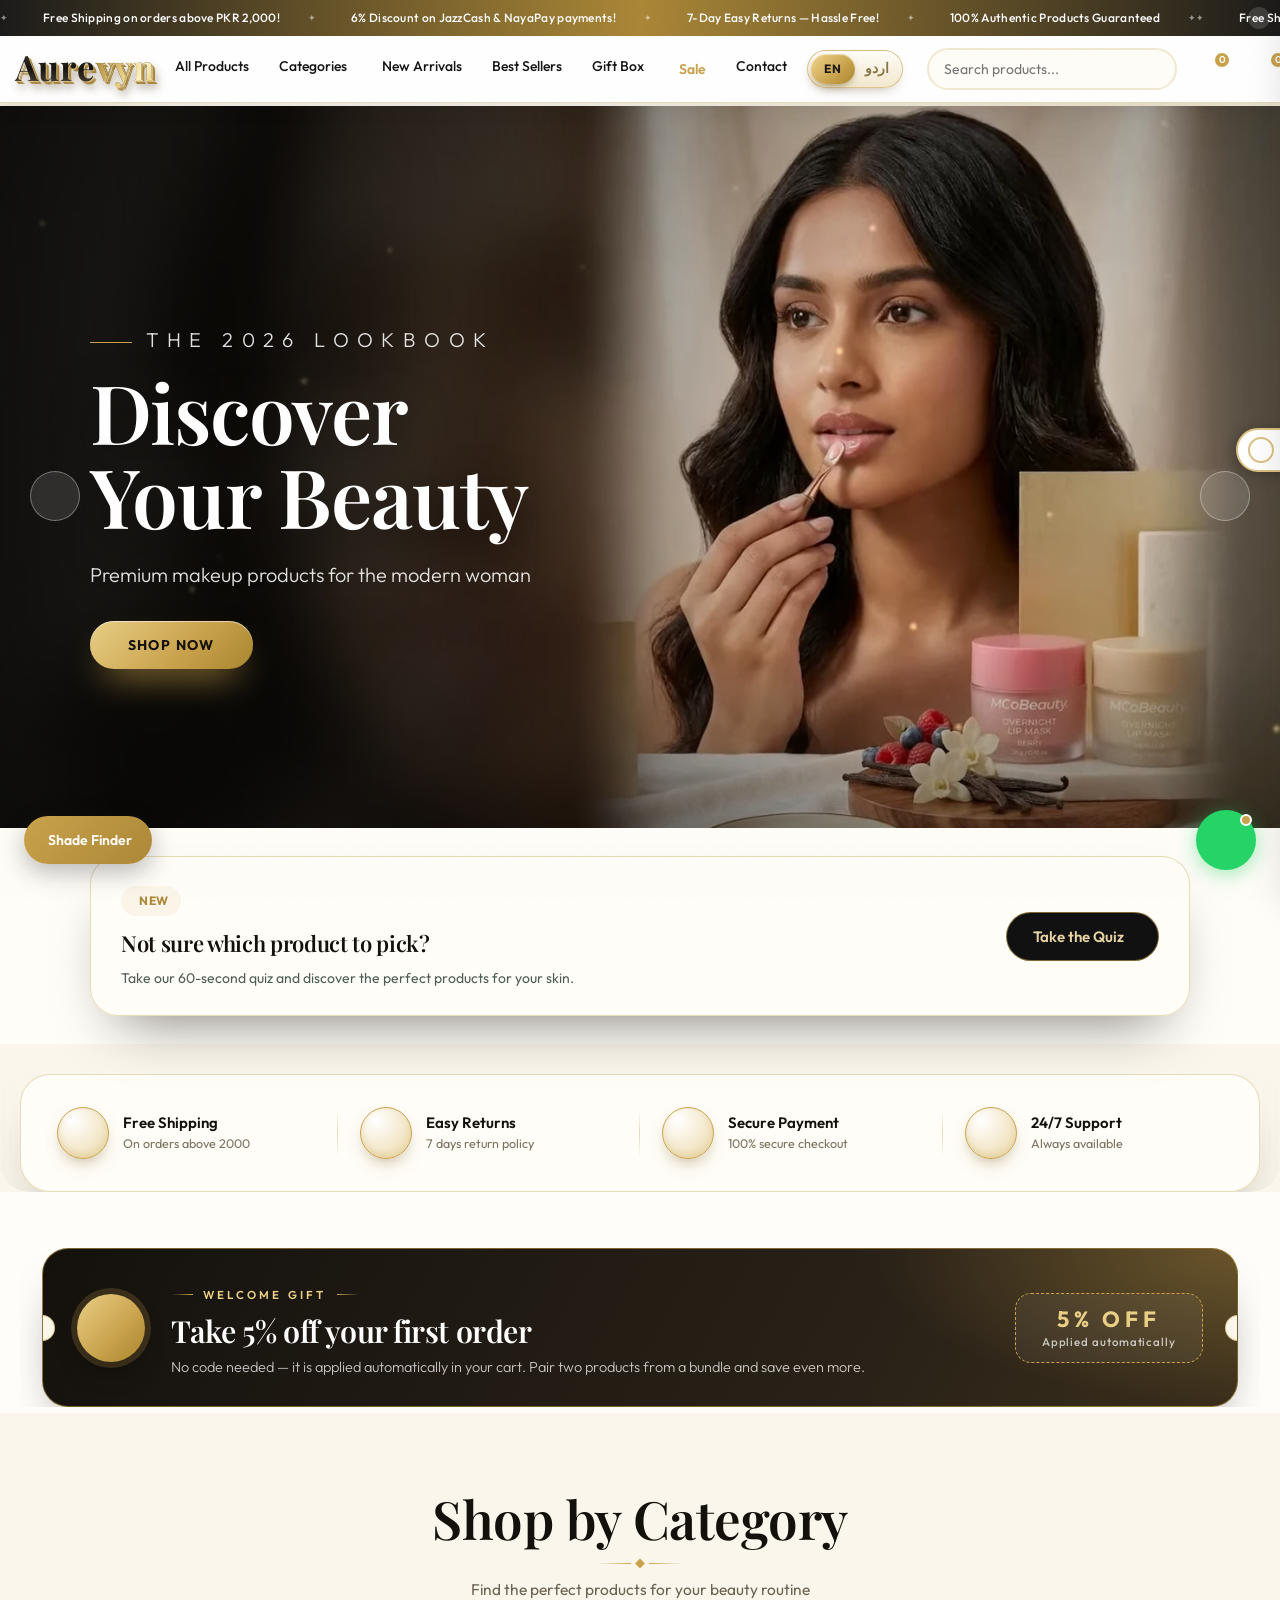
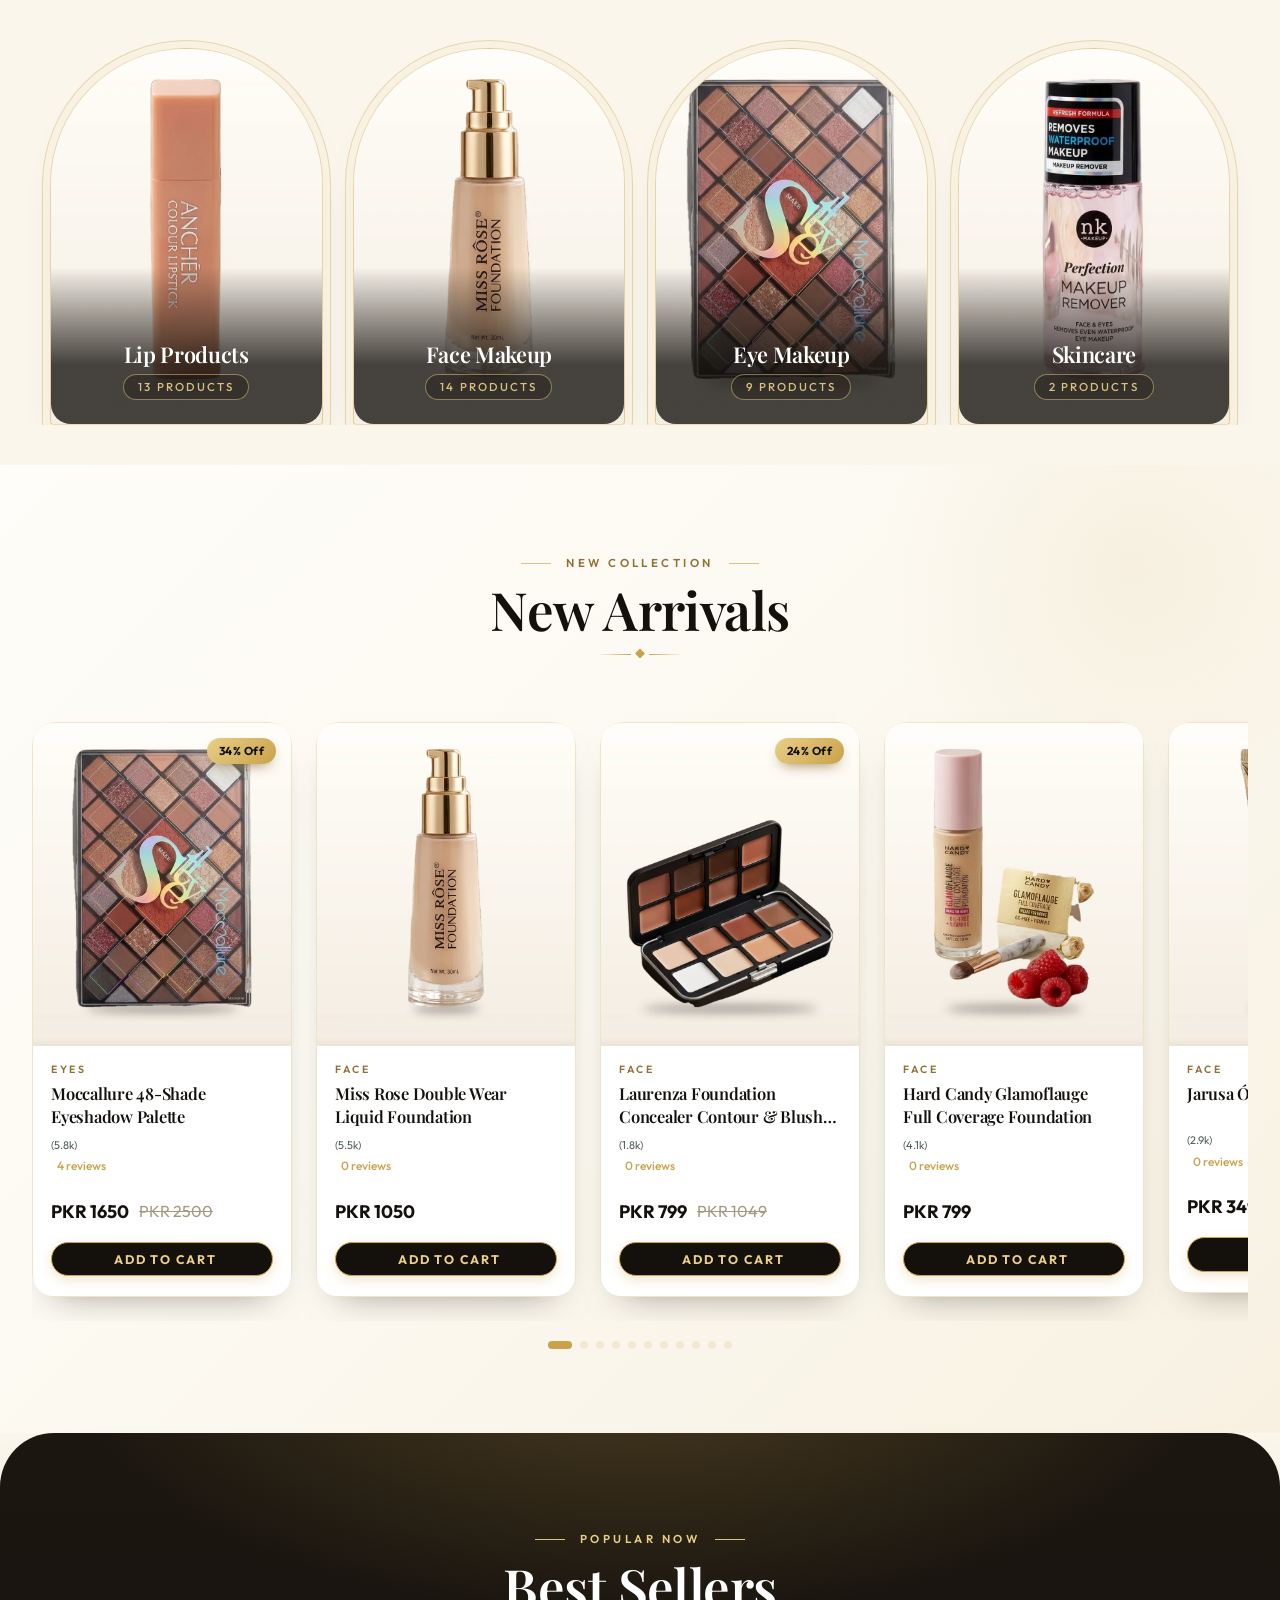
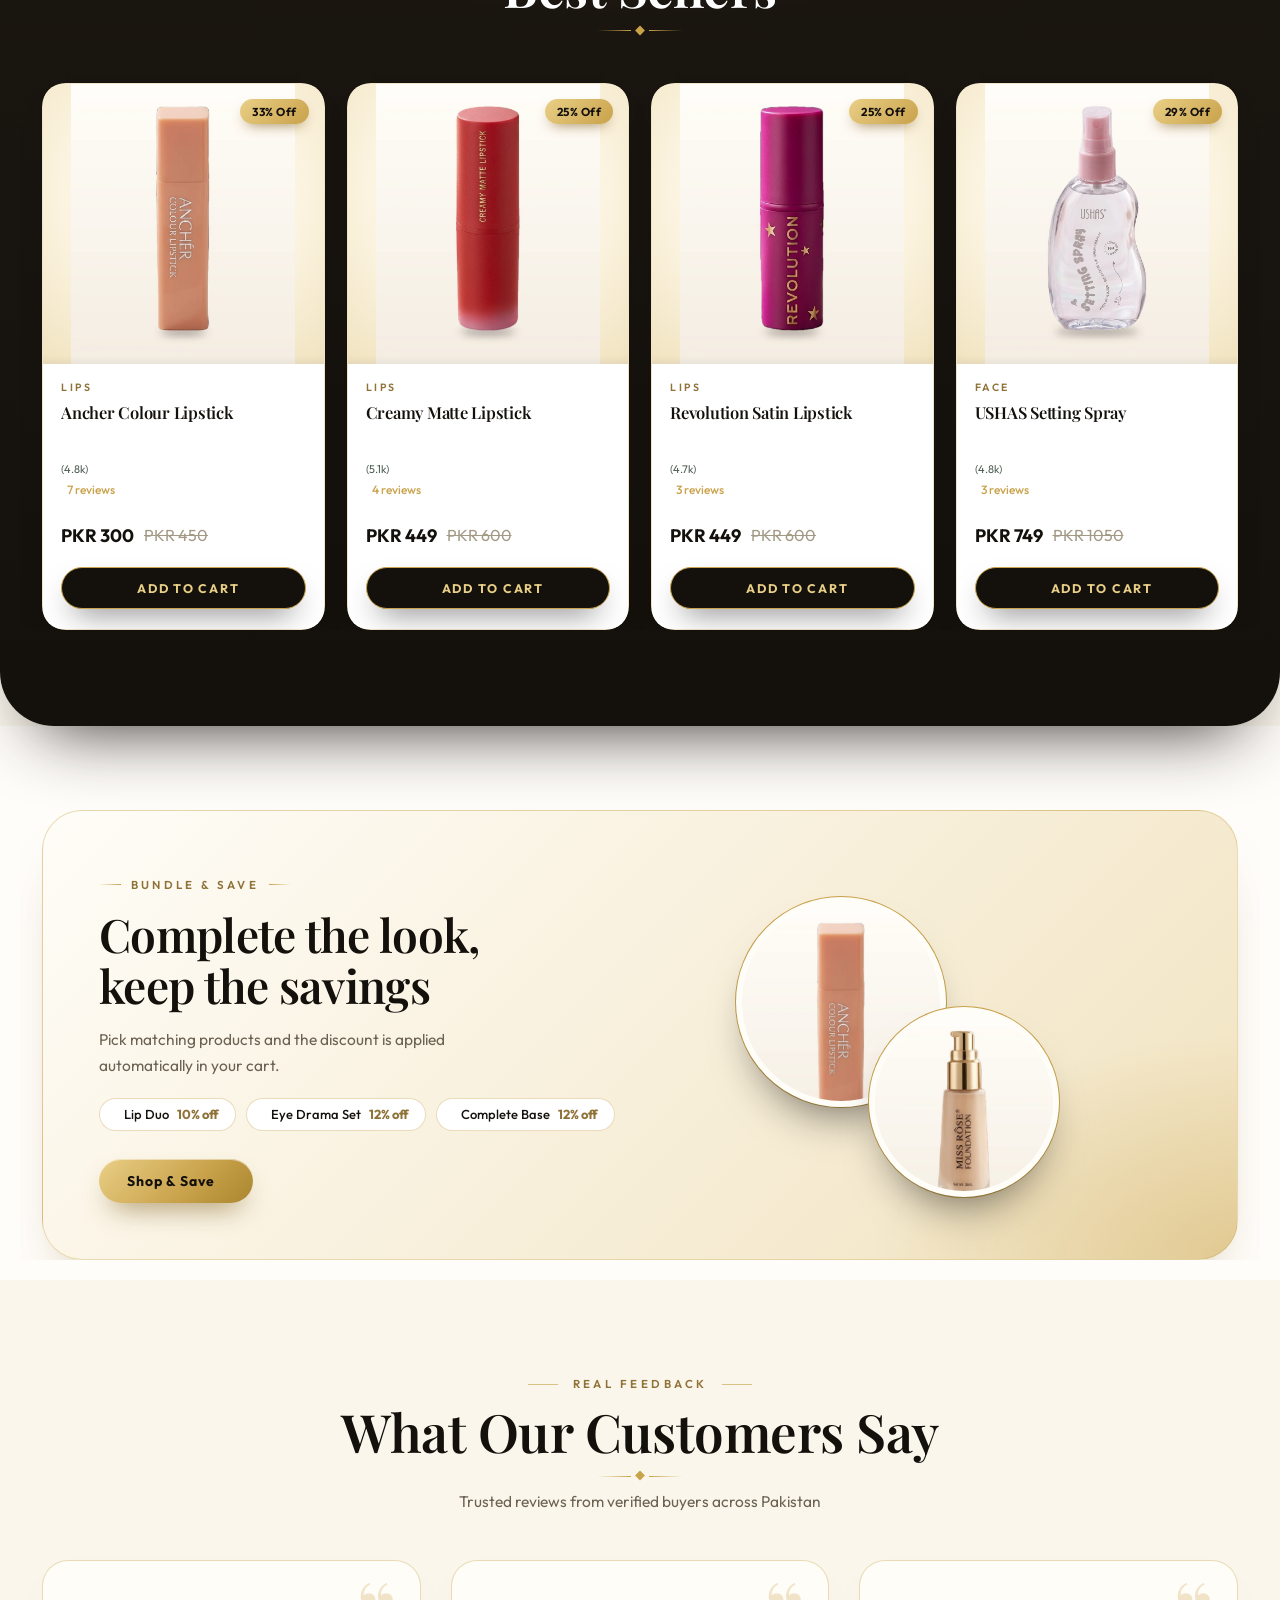
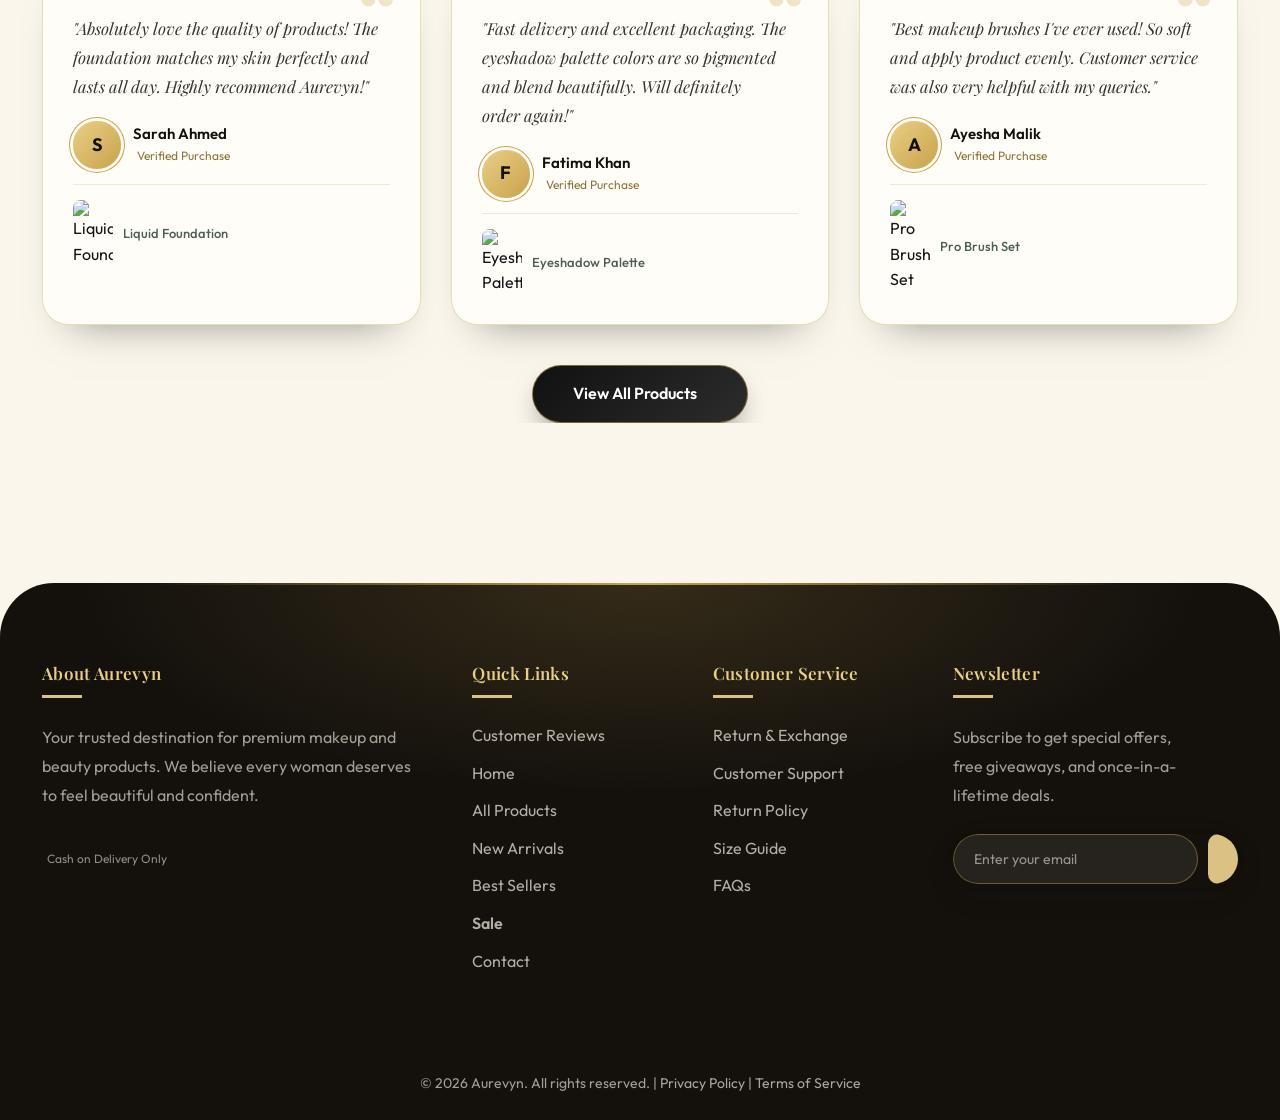
==== commit 0510cbb4: "Add files via upload" ====
--- a/index.html
+++ b/index.html
@@ -2010,7 +2010,7 @@
   
 
 <script src="modern.js?v=1" defer></script>
-<script src="modern3d.js?v=1" defer></script>
+<script src="modern3d.js?v=2" defer></script>
 <script>
 function lxCopyCode(code, btn) {
   function done() {
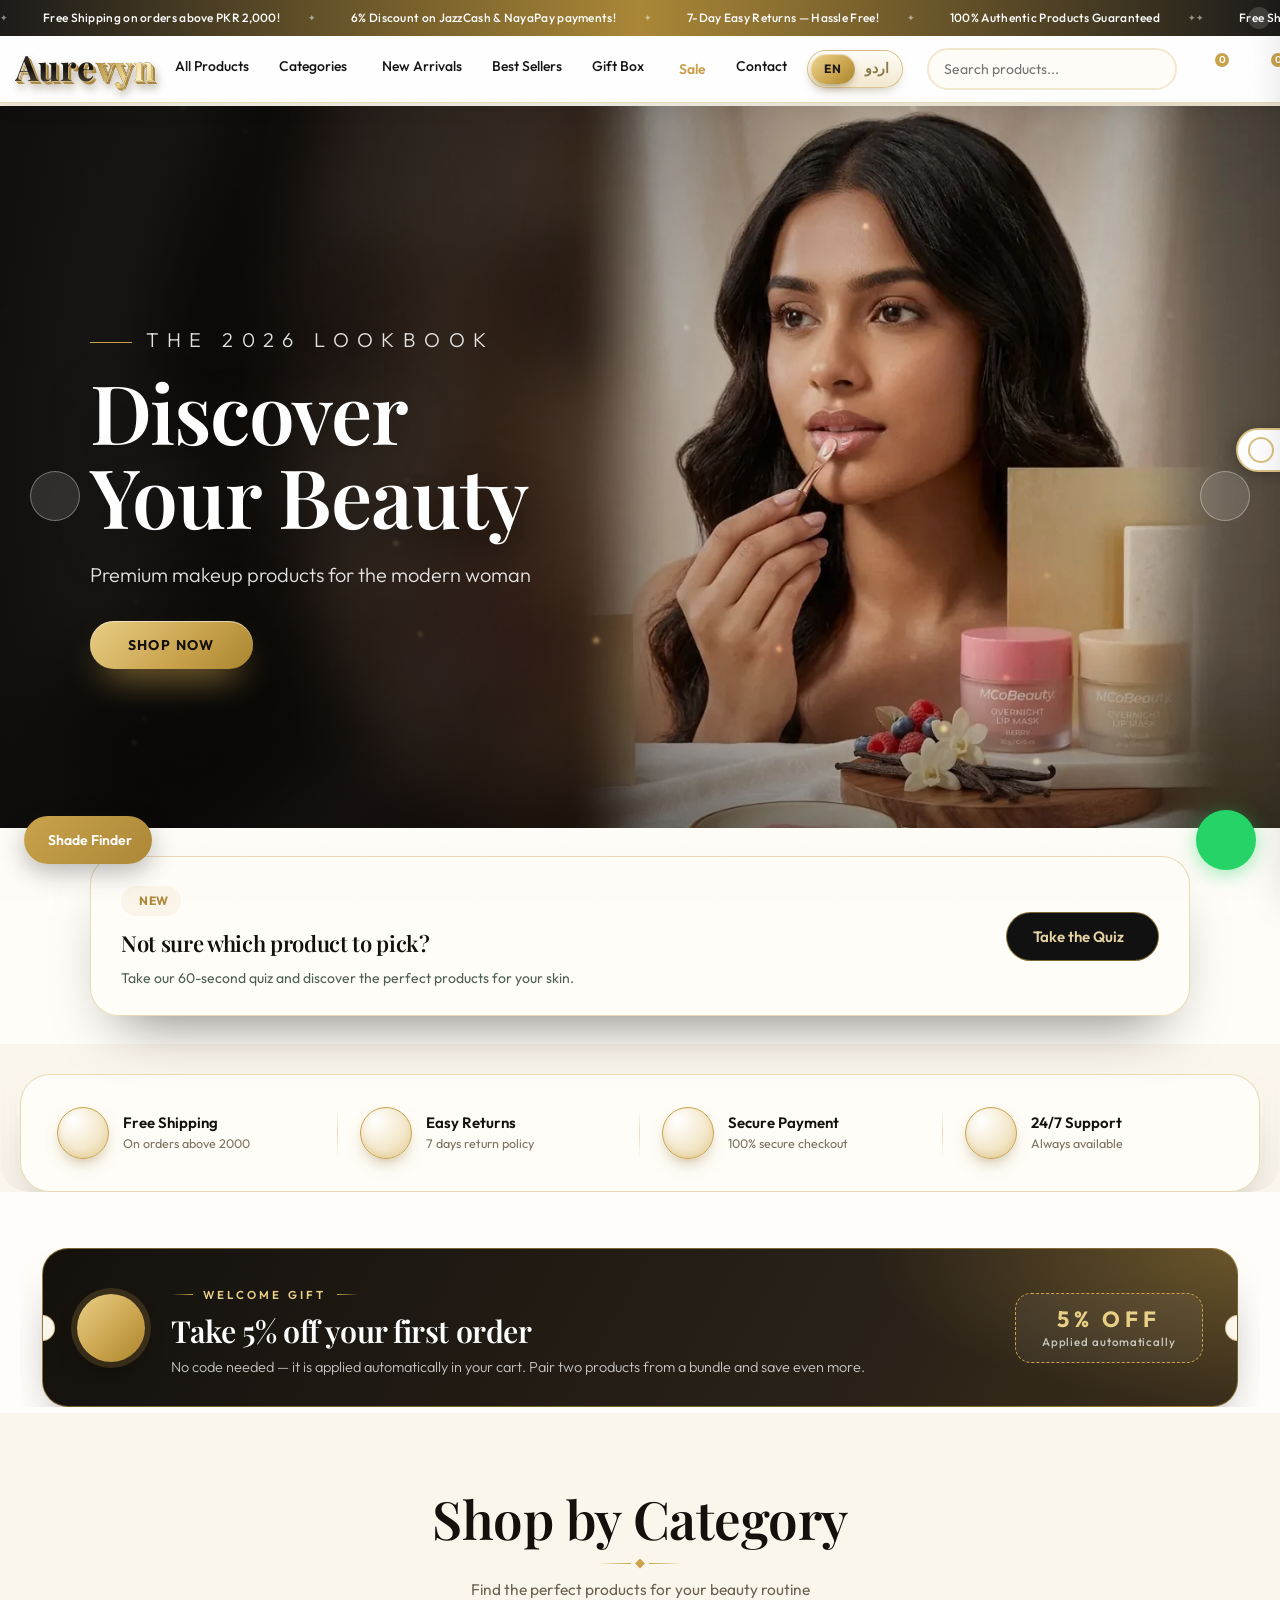
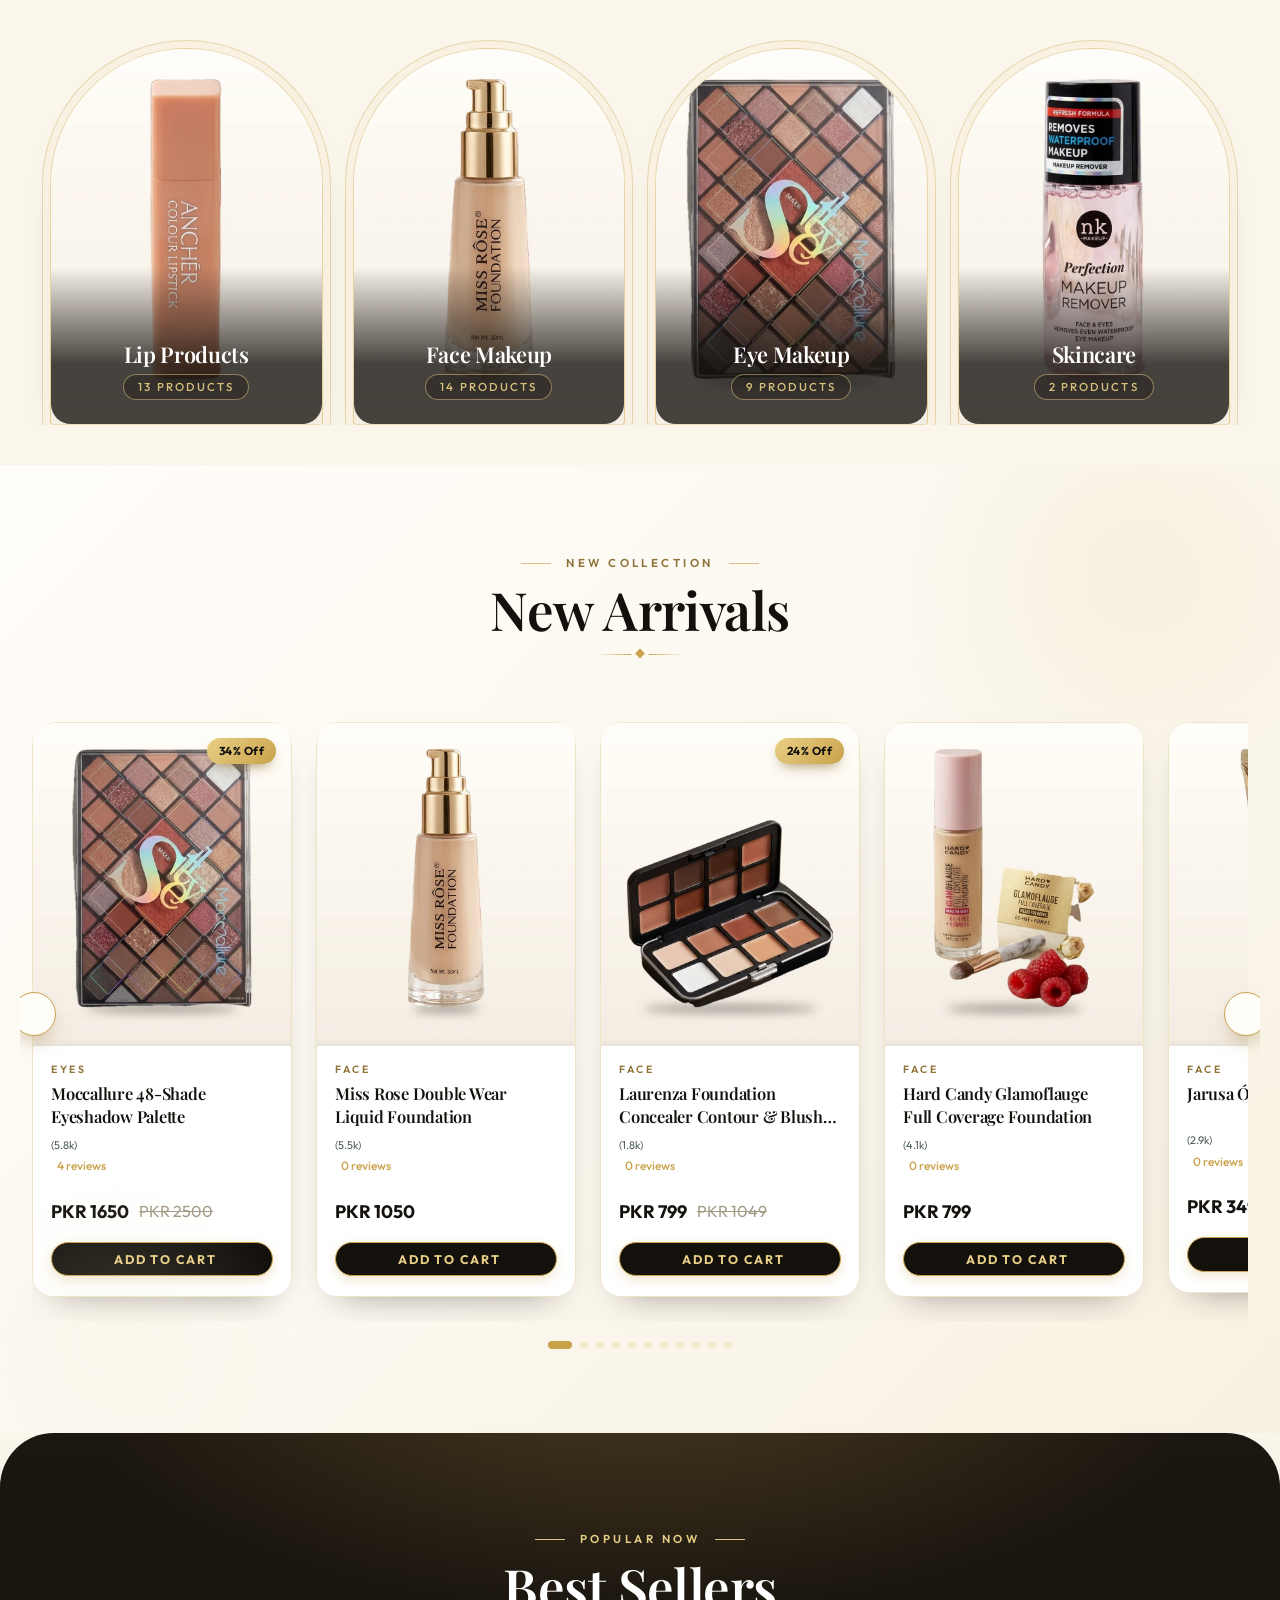
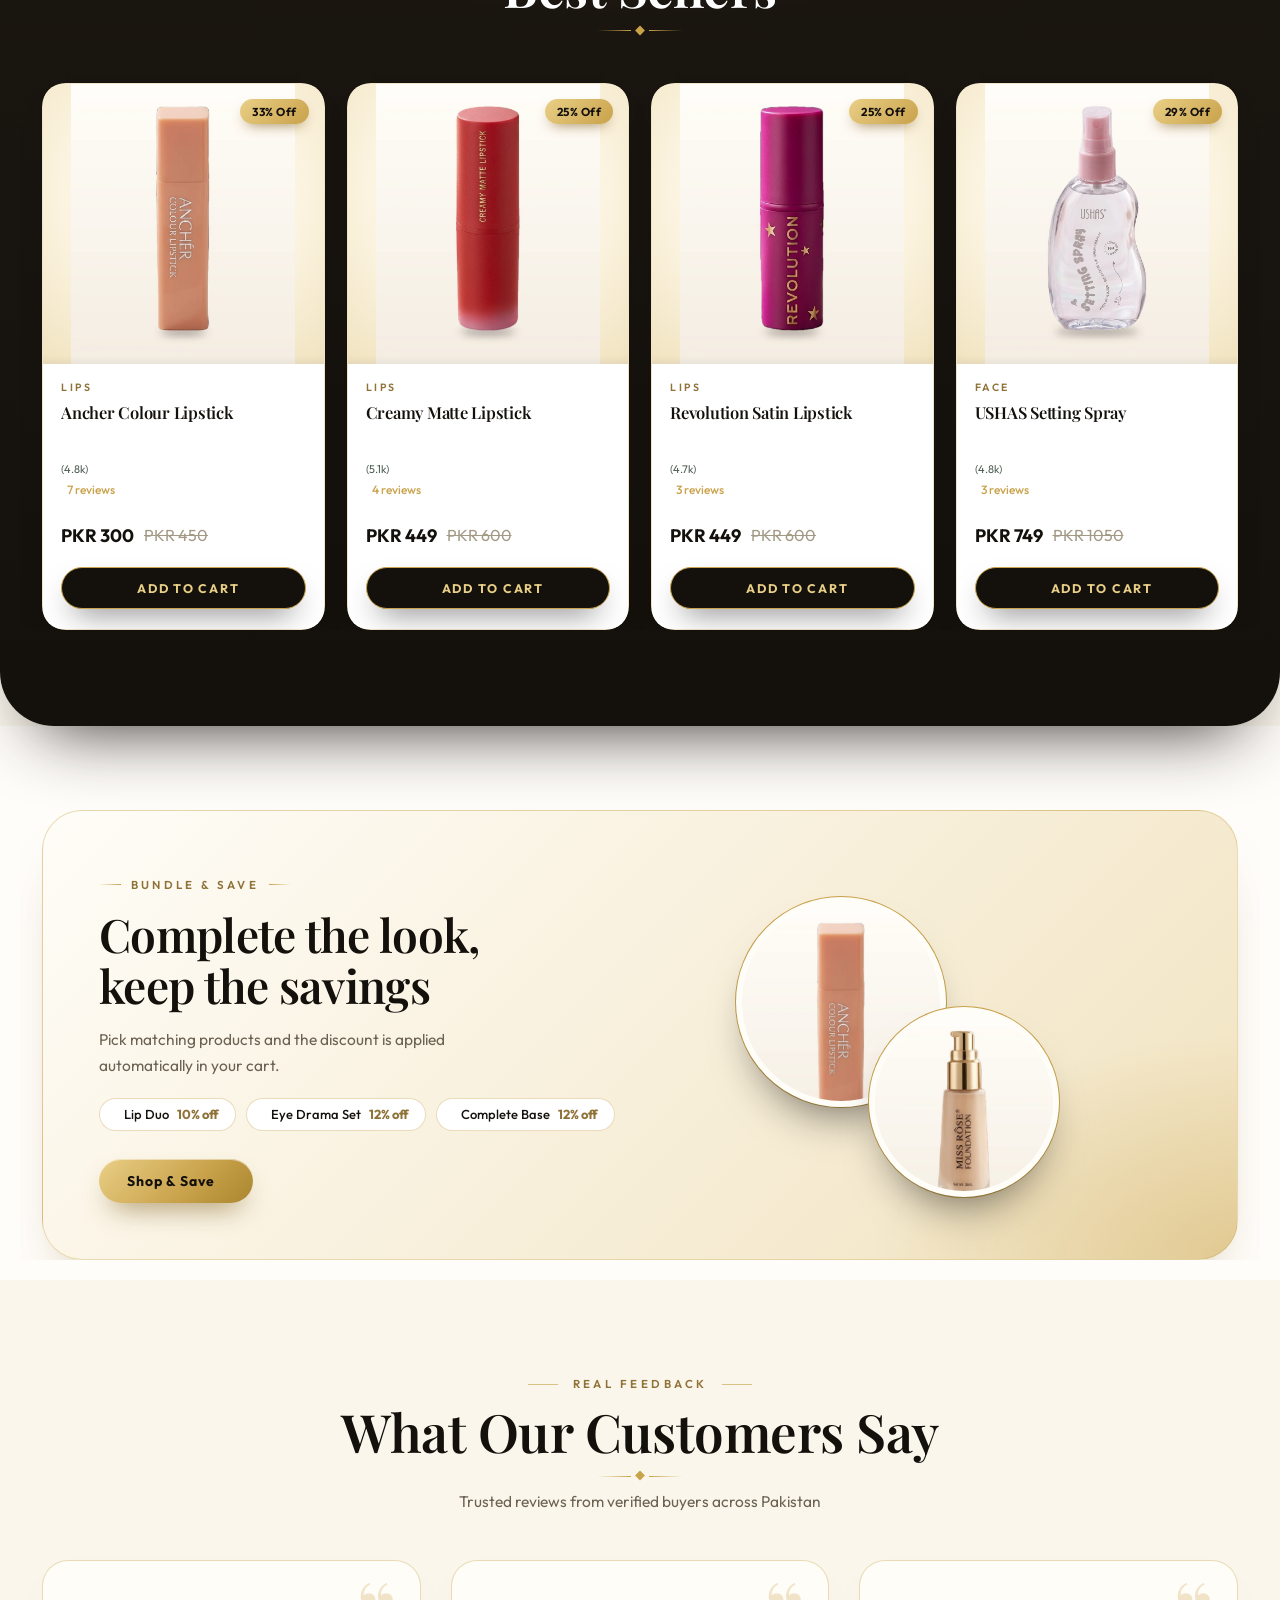
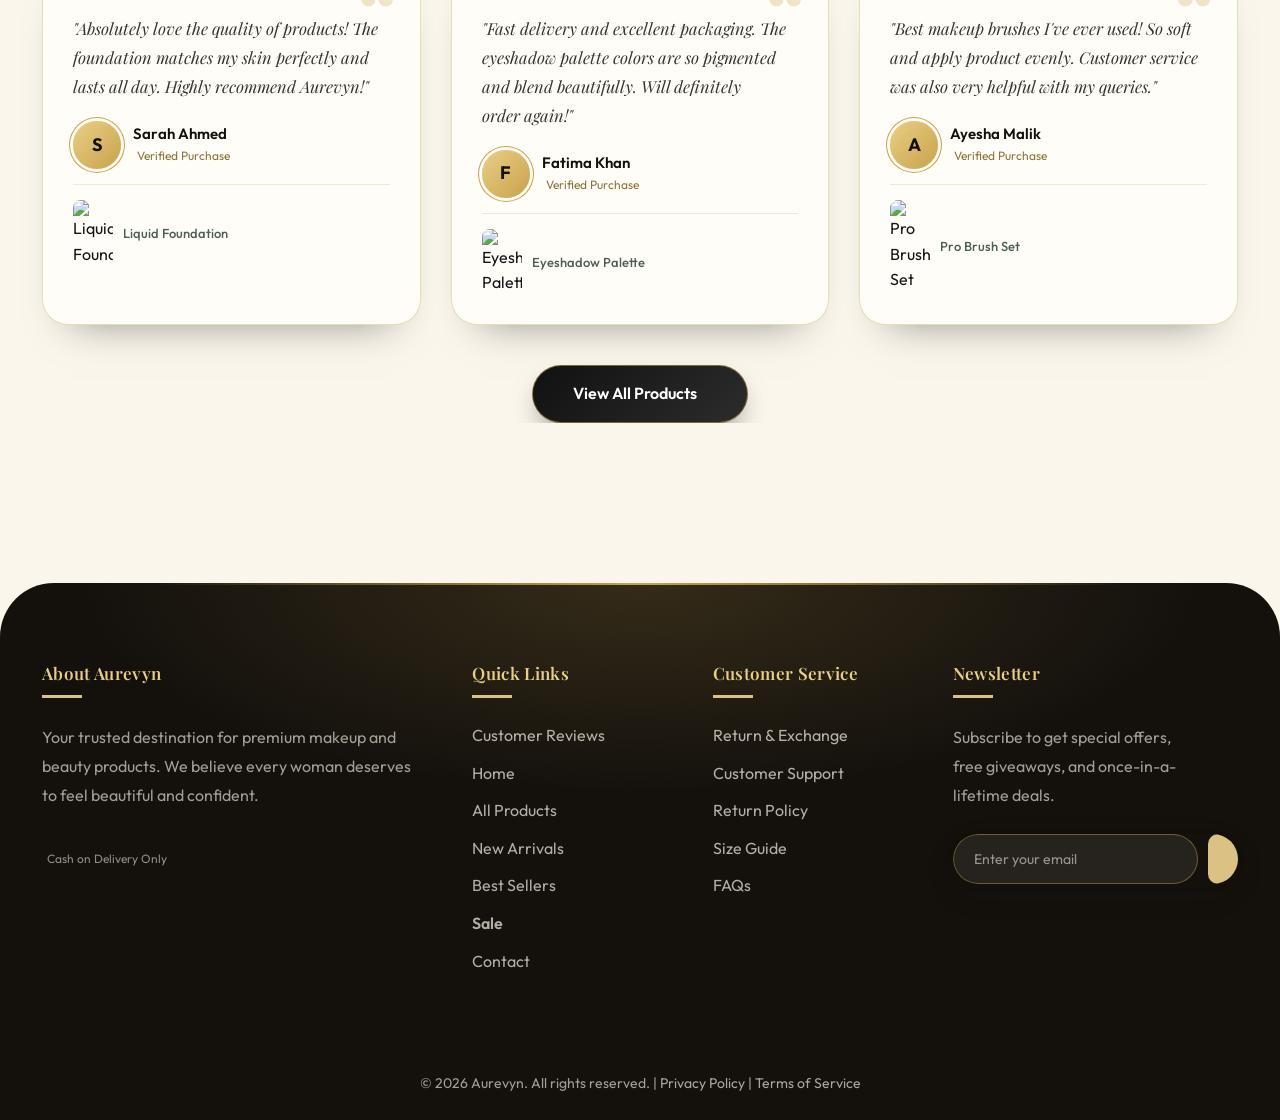
==== commit d2618ec0: "Add files via upload" ====
--- a/index.html
+++ b/index.html
@@ -2010,7 +2010,7 @@
   
 
 <script src="modern.js?v=1" defer></script>
-<script src="modern3d.js?v=2" defer></script>
+<script src="modern3d.js?v=3" defer></script>
 <script>
 function lxCopyCode(code, btn) {
   function done() {
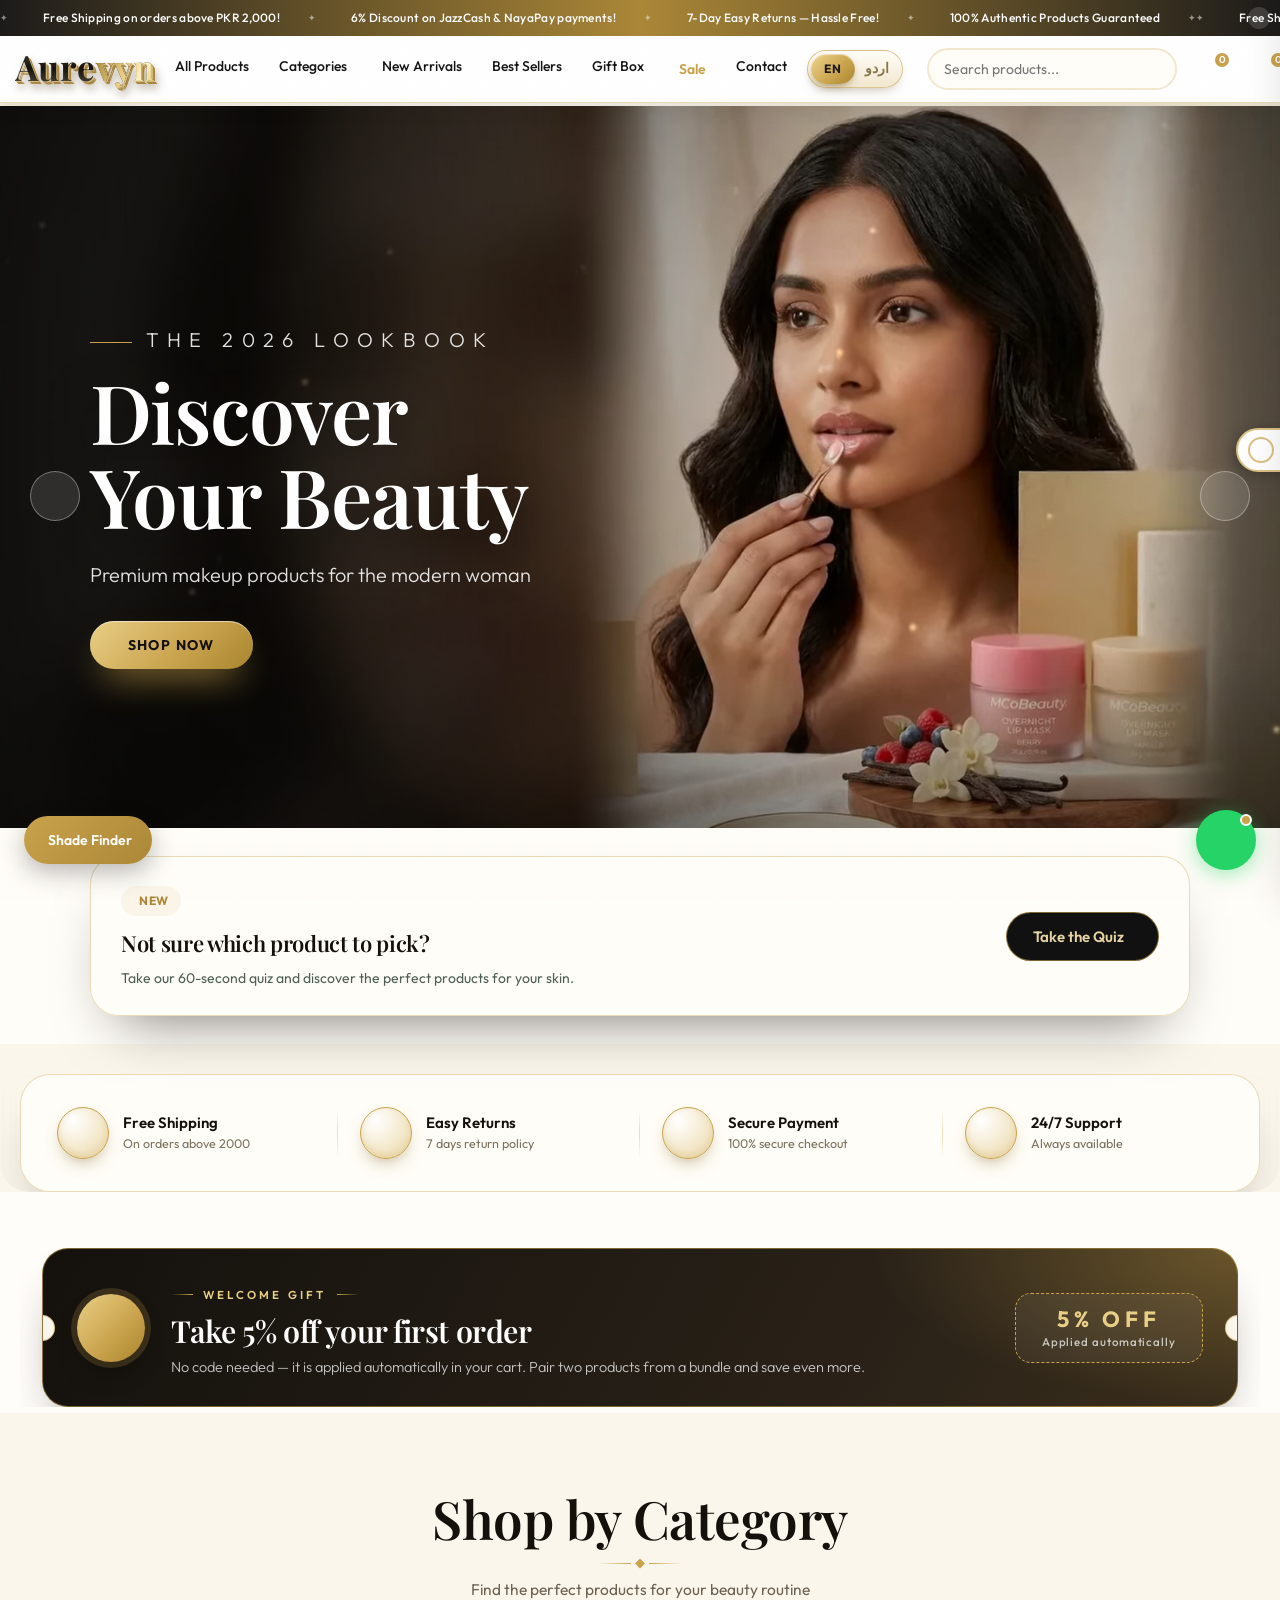
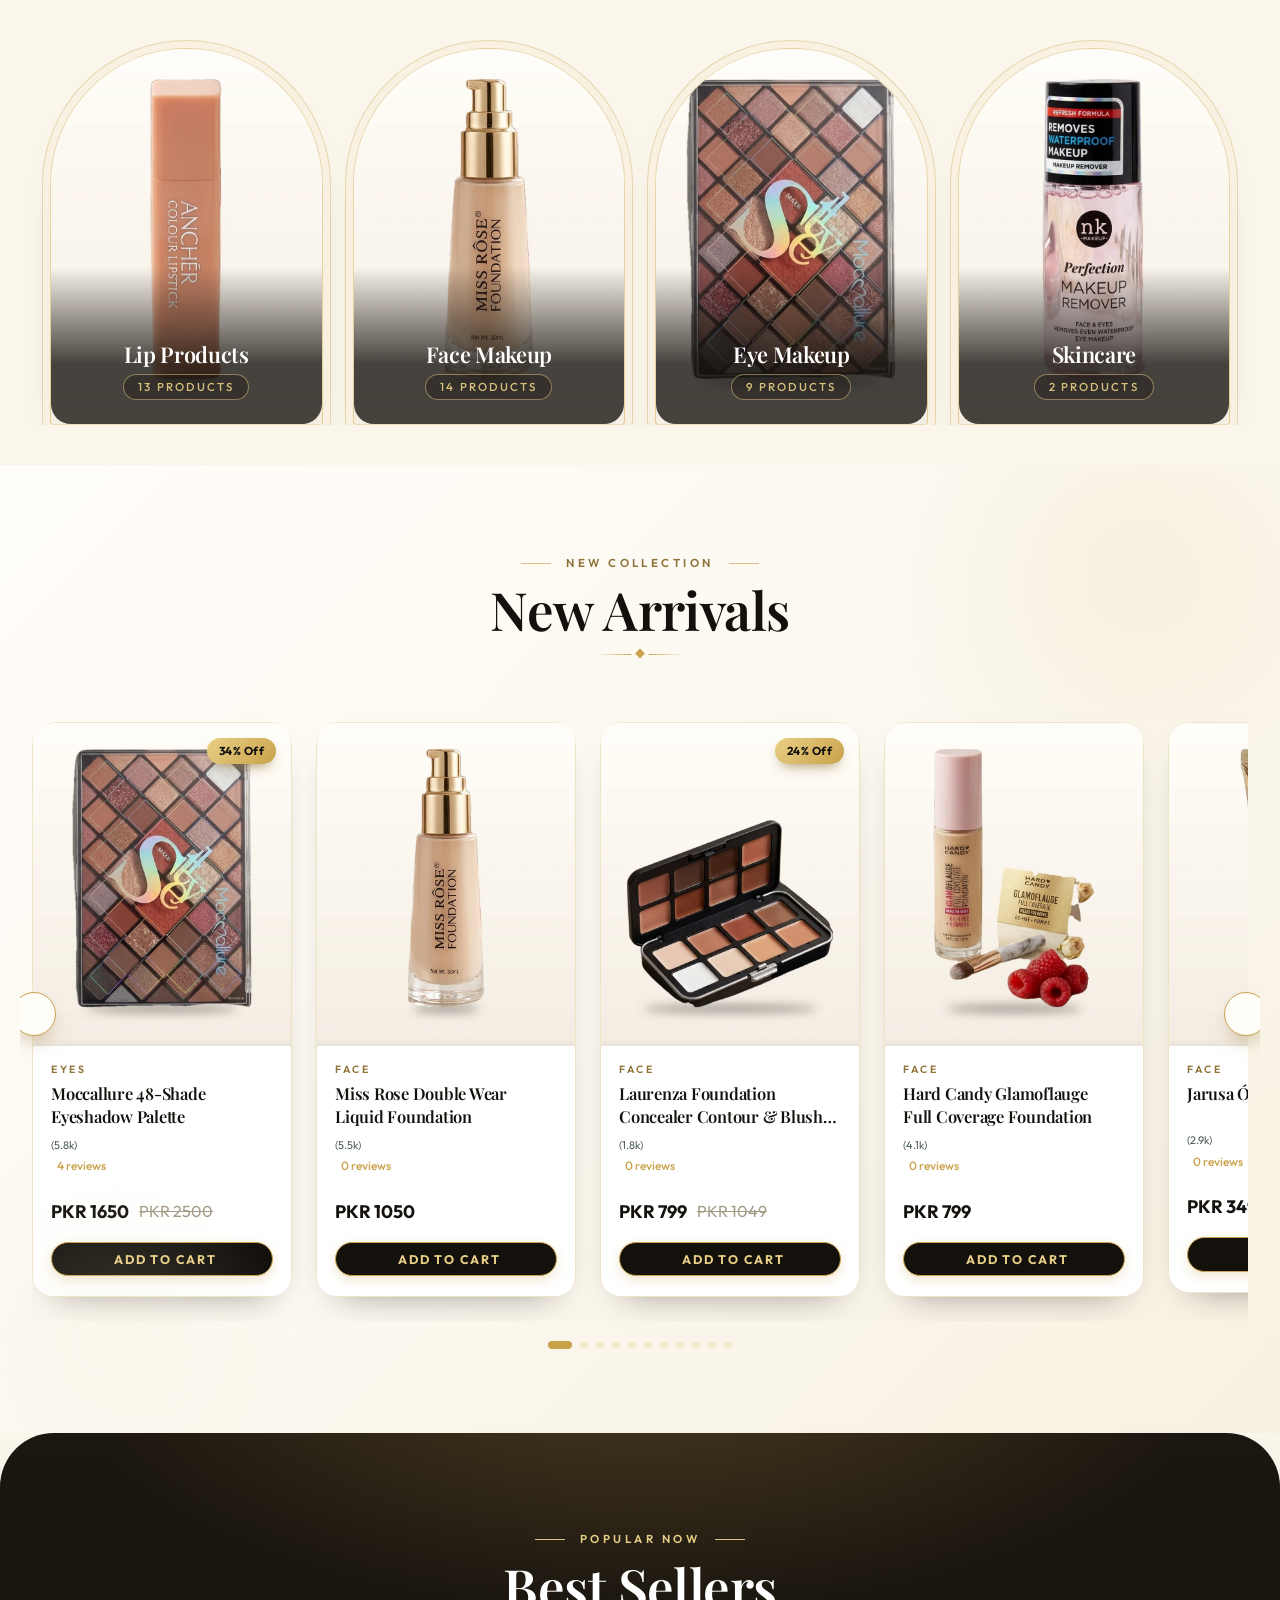
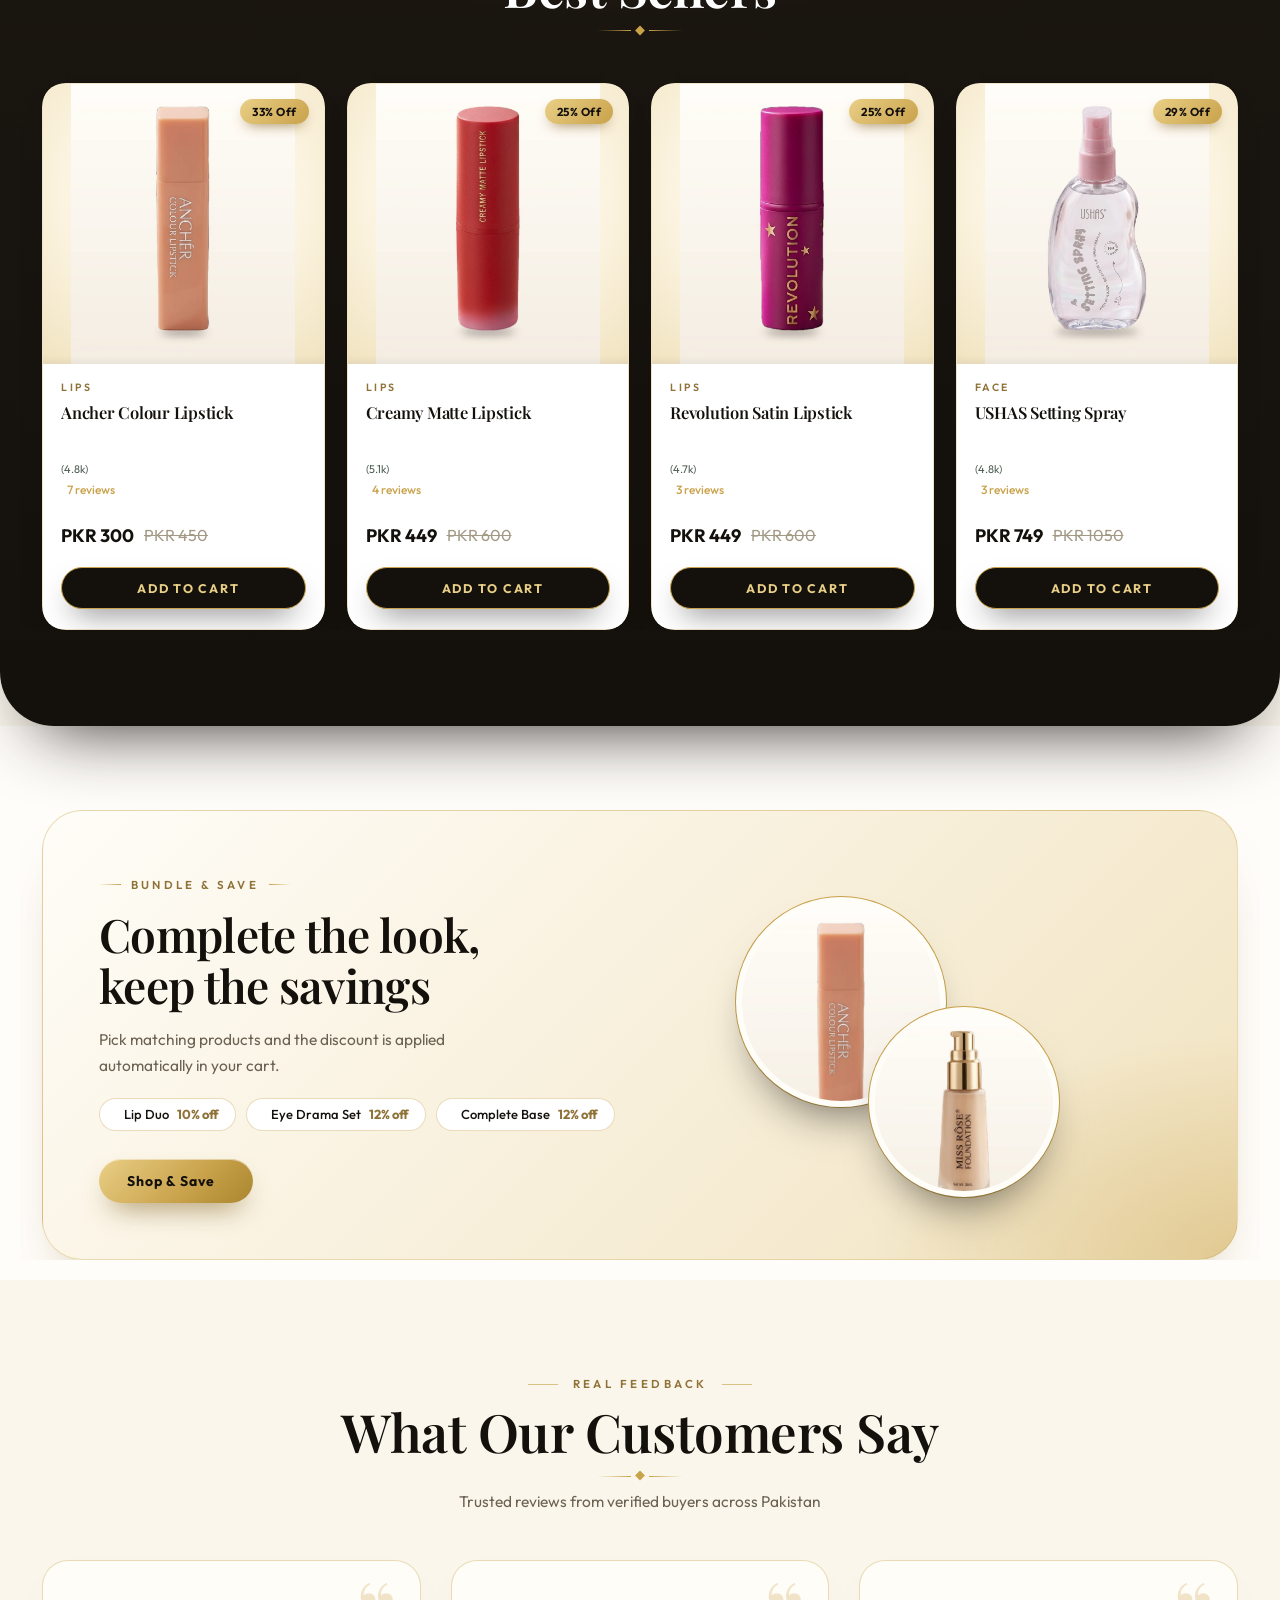
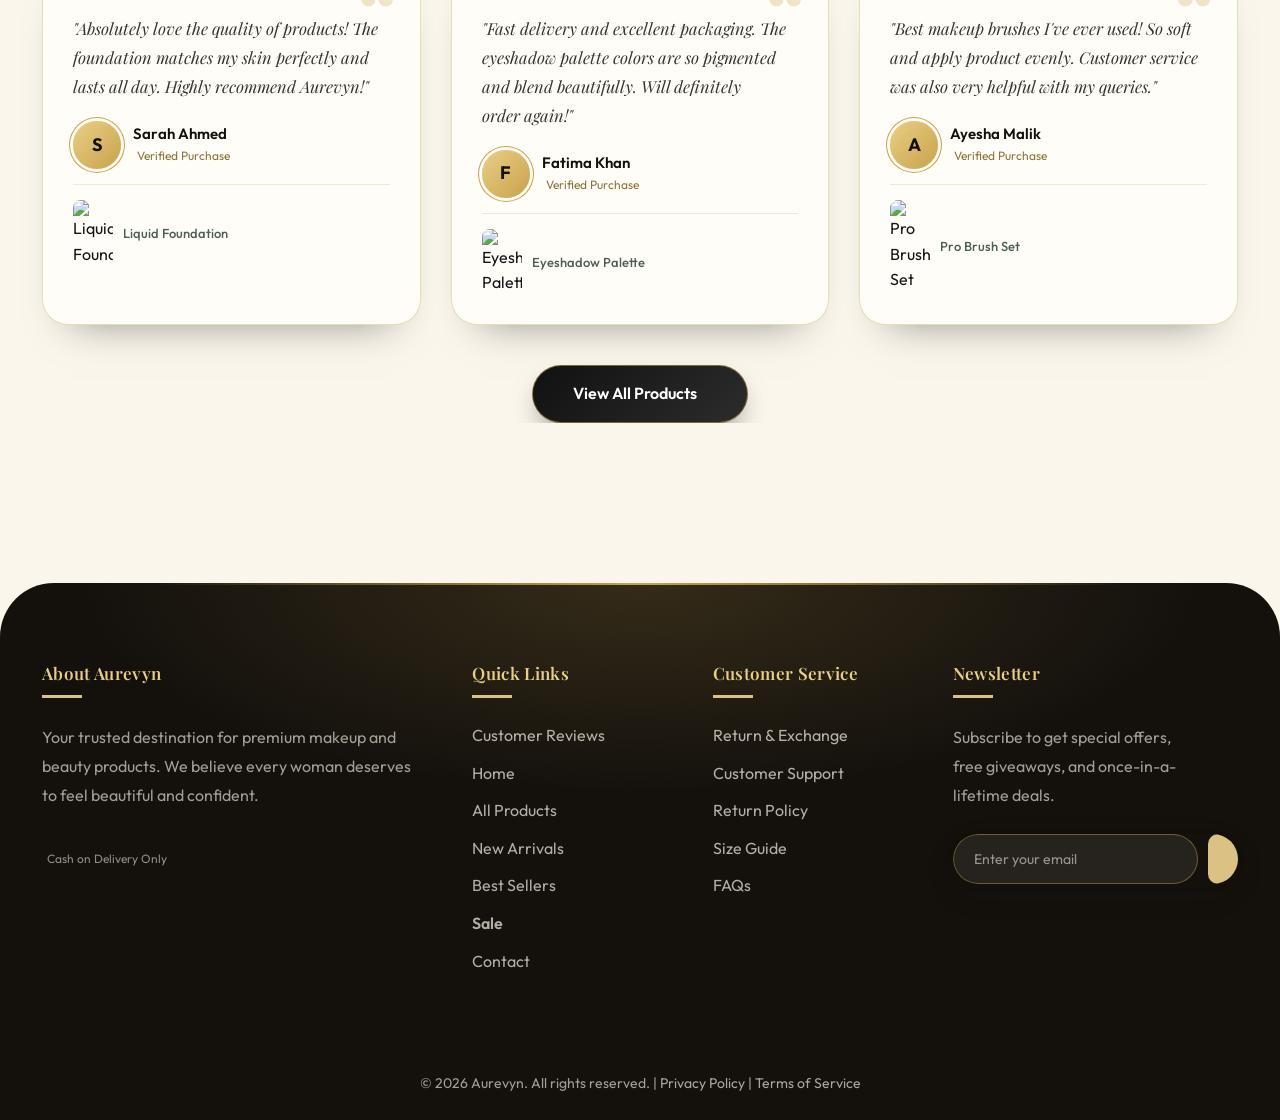
==== commit c5ca67b9: "Add files via upload" ====
--- a/index.html
+++ b/index.html
@@ -2010,7 +2010,7 @@
   
 
 <script src="modern.js?v=1" defer></script>
-<script src="modern3d.js?v=3" defer></script>
+<script src="modern3d.js?v=4" defer></script>
 <script>
 function lxCopyCode(code, btn) {
   function done() {
